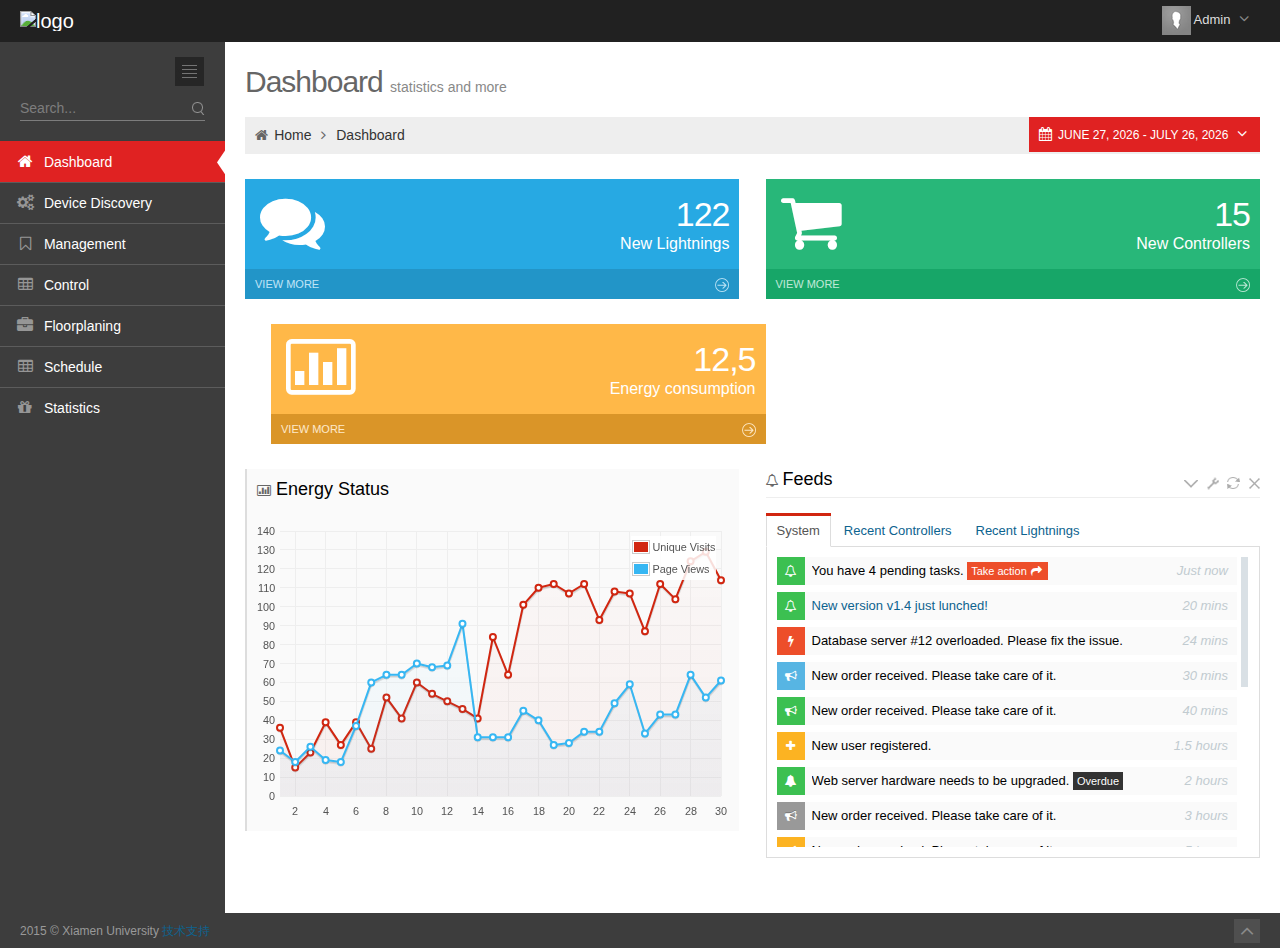
==== index.html @ bc9aeaa8 "alpha0.1" ====
<!DOCTYPE html>

<!--[if IE 8]> <html lang="en" class="ie8 no-js"> <![endif]-->

<!--[if IE 9]> <html lang="en" class="ie9 no-js"> <![endif]-->

<!--[if !IE]><!--> <html lang="en" class="no-js"> <!--<![endif]-->

<!-- BEGIN HEAD -->

<head>

	<meta charset="utf-8" />

	<title>WAC Cloud | Admin Dashboard</title>

	<meta content="width=device-width, initial-scale=1.0" name="viewport" />

	<meta content="" name="description" />

	<meta content="" name="author" />

	<!-- BEGIN GLOBAL MANDATORY STYLES -->

	<link href="media/css/bootstrap.min.css" rel="stylesheet" type="text/css"/>

	<link href="media/css/bootstrap-responsive.min.css" rel="stylesheet" type="text/css"/>

	<link href="media/css/font-awesome.min.css" rel="stylesheet" type="text/css"/>

	<link href="media/css/style-metro.css" rel="stylesheet" type="text/css"/>

	<link href="media/css/style.css" rel="stylesheet" type="text/css"/>

	<link href="media/css/style-responsive.css" rel="stylesheet" type="text/css"/>

	<link href="media/css/default.css" rel="stylesheet" type="text/css" id="style_color"/>

	<link href="media/css/uniform.default.css" rel="stylesheet" type="text/css"/>

	<!-- END GLOBAL MANDATORY STYLES -->

	<!-- BEGIN PAGE LEVEL STYLES --> 

	<link href="media/css/jquery.gritter.css" rel="stylesheet" type="text/css"/>

	<link href="media/css/daterangepicker.css" rel="stylesheet" type="text/css" />

	<link href="media/css/fullcalendar.css" rel="stylesheet" type="text/css"/>

	<link href="media/css/jqvmap.css" rel="stylesheet" type="text/css" media="screen"/>

	<link href="media/css/jquery.easy-pie-chart.css" rel="stylesheet" type="text/css" media="screen"/>

	<!-- END PAGE LEVEL STYLES -->

	<link rel="shortcut icon" href="media/image/favicon.ico" />

</head>

<!-- END HEAD -->

<!-- BEGIN BODY -->

<body class="page-header-fixed">

	<!-- BEGIN HEADER -->

	<div class="header navbar navbar-inverse navbar-fixed-top">

		<!-- BEGIN TOP NAVIGATION BAR -->

		<div class="navbar-inner">

			<div class="container-fluid">

				<!-- BEGIN LOGO -->

				<a class="brand" href="index.html">

				<img src="" alt="logo"/>

				</a>

				<!-- END LOGO -->

				<!-- BEGIN RESPONSIVE MENU TOGGLER -->

				<a href="javascript:;" class="btn-navbar collapsed" data-toggle="collapse" data-target=".nav-collapse">

				<img src="media/image/menu-toggler.png" alt="" />

				</a>          

				<!-- END RESPONSIVE MENU TOGGLER -->            

				<!-- BEGIN TOP NAVIGATION MENU -->              

				<ul class="nav pull-right">


					<!-- BEGIN USER LOGIN DROPDOWN -->

					<li class="dropdown user">

						<a href="#" class="dropdown-toggle" data-toggle="dropdown">

						<img alt="" src="media/image/avatar_small.png" />

						<span class="username">Admin</span>

						<i class="icon-angle-down"></i>

						</a>

						<ul class="dropdown-menu">

							<li><a href="extra_profile.html"><i class="icon-user"></i> My Profile</a></li>

							<li><a href="Schedule.html"><i class="icon-calendar"></i> My Schedule</a></li>

  						    <li class="divider"></li>

							<li><a href="extra_lock.html"><i class="icon-lock"></i> Lock Screen</a></li>

							<li><a href="login.html"><i class="icon-key"></i> Log Out</a></li>

						</ul>

					</li>

					<!-- END USER LOGIN DROPDOWN -->

				</ul>

				<!-- END TOP NAVIGATION MENU --> 

			</div>

		</div>

		<!-- END TOP NAVIGATION BAR -->

	</div>

	<!-- END HEADER -->
    <div class="copyrights"> </div>

	<!-- BEGIN CONTAINER -->

	<div class="page-container">

		<!-- BEGIN SIDEBAR -->

		<div class="page-sidebar nav-collapse collapse">

			<!-- BEGIN SIDEBAR MENU -->        

			<ul class="page-sidebar-menu">

				<li>

					<!-- BEGIN SIDEBAR TOGGLER BUTTON -->

					<div class="sidebar-toggler hidden-phone"></div>

					<!-- BEGIN SIDEBAR TOGGLER BUTTON -->

				</li>

				<li>

					<!-- BEGIN RESPONSIVE QUICK SEARCH FORM -->

					<form class="sidebar-search">

						<div class="input-box">

							<a href="javascript:;" class="remove"></a>

							<input type="text" placeholder="Search..." />

							<input type="button" class="submit" value=" " />

						</div>

					</form>

					<!-- END RESPONSIVE QUICK SEARCH FORM -->

				</li>

				<li class="start active ">

					<a href="index.html">

					<i class="icon-home"></i> 

					<span class="title">Dashboard</span>

					<span class="selected"></span>

					</a>

				</li>

				<li class="">

					<a href="discovery.html">

					<i class="icon-cogs"></i> 

					<span class="title">Device Discovery</span>				

					</a>

					

				</li>

				<li class="">

					<a href="javascript:;">

					<i class="icon-bookmark-empty"></i> 

					<span class="title">Management</span>

					</a>

				</li>

				<li class="">

					<a href="javascript:;">

					<i class="icon-table"></i> 

					<span class="title">Control</span></a>

					

				</li>

				<li class="">

					<a href="floorplaning.html">

					<i class="icon-briefcase"></i> 

					<span class="title">Floorplaning</span></a>

				</li>

				<li class="">

					<a href="schedule.html">

					<i class="icon-table"></i>
                    <span class="title">Schedule</span>
                    </a>

					
				</li>
                   <li class="">

					<a href="javascript:;">

					<i class="icon-gift"></i>
                    <span class="title">Statistics</span>
                    </a>

					
				</li>
				
			<li class="last "></li>

			</ul>

			<!-- END SIDEBAR MENU -->

		</div>

		<!-- END SIDEBAR -->

		<!-- BEGIN PAGE -->

		<div class="page-content">

			<!-- BEGIN SAMPLE PORTLET CONFIGURATION MODAL FORM-->

			<div id="portlet-config" class="modal hide">

				<div class="modal-header">

					<button data-dismiss="modal" class="close" type="button"></button>

					<h3>Widget Settings</h3>

				</div>

				<div class="modal-body">

					Widget settings form goes here

				</div>

			</div>

			<!-- END SAMPLE PORTLET CONFIGURATION MODAL FORM-->

			<!-- BEGIN PAGE CONTAINER-->

			<div class="container-fluid">

				<!-- BEGIN PAGE HEADER-->

				<div class="row-fluid">

					<div class="span12">

						<!-- BEGIN STYLE CUSTOMIZER --><!-- END BEGIN STYLE CUSTOMIZER -->    

						<!-- BEGIN PAGE TITLE & BREADCRUMB-->

						<h3 class="page-title">

							Dashboard <small>statistics and more</small>

						</h3>

						<ul class="breadcrumb">

							<li>

								<i class="icon-home"></i>

								<a href="index.html">Home</a> 

								<i class="icon-angle-right"></i>

							</li>

							<li><a href="#">Dashboard</a></li>

							<li class="pull-right no-text-shadow">

								<div id="dashboard-report-range" class="dashboard-date-range tooltips no-tooltip-on-touch-device responsive" data-tablet="" data-desktop="tooltips" data-placement="top" data-original-title="Change dashboard date range">

									<i class="icon-calendar"></i>

									<span></span>

									<i class="icon-angle-down"></i>

								</div>

							</li>

						</ul>

						<!-- END PAGE TITLE & BREADCRUMB-->

					</div>

				</div>

				<!-- END PAGE HEADER-->

				<div id="dashboard">

					<!-- BEGIN DASHBOARD STATS -->

				  <div class="row-fluid">

						<div class="span3 responsive" data-tablet="span6" data-desktop="span3">

							<div class="dashboard-stat blue">

								<div class="visual">

									<i class="icon-comments"></i>

								</div>

								<div class="details">

									<div class="number">

										122

									</div>

									<div class="desc">                           

										New Lightnings

									</div>

								</div>

								<a class="more" href="#">

								View more <i class="m-icon-swapright m-icon-white"></i>

								</a>                 

							</div>

						</div>

						<div class="span3 responsive" data-tablet="span6" data-desktop="span3">

							<div class="dashboard-stat green">

								<div class="visual">

									<i class="icon-shopping-cart"></i>

								</div>

								<div class="details">

									<div class="number">15</div>

									<div class="desc">New Controllers</div>

								</div>

								<a class="more" href="#">

								View more <i class="m-icon-swapright m-icon-white"></i>

								</a>                 

							</div>

						</div>
						<div class="span3 responsive" data-tablet="span6" data-desktop="span3">

							<div class="dashboard-stat yellow">

								<div class="visual">

									<i class="icon-bar-chart"></i>

								</div>

								<div class="details">

									<div class="number">12,5</div>

									<div class="desc">Energy consumption</div>

								</div>

								<a class="more" href="#">

								View more <i class="m-icon-swapright m-icon-white"></i>

								</a>                 

						  </div>

					  </div>

					</div>

					<!-- END DASHBOARD STATS -->

					<div class="clearfix"></div>

				  <div class="row-fluid">

						<div class="span6">

							<!-- BEGIN PORTLET-->

							<div class="portlet solid bordered light-grey">

								<div class="portlet-title">

									<div class="caption"><i class="icon-bar-chart"></i>Energy Status</div>

									<div class="tools">

										<div class="btn-group pull-right" data-toggle="">


										</div>

									</div>

								</div>

								<div class="portlet-body">

									<div id="site_statistics_loading">

										<img src="media/image/loading.gif" alt="loading" />

									</div>

									<div id="site_statistics_content" class="hide">

										<div id="site_statistics" class="chart"></div>

									</div>

								</div>

							</div>

							<!-- END PORTLET-->

						</div>
                        
                        
                        
                        <div class="span6">

							<!-- BEGIN PORTLET-->

							<div class="portlet paddingless">

								<div class="portlet-title line">

									<div class="caption"><i class="icon-bell"></i>Feeds</div>

									<div class="tools">

										<a href="" class="collapse"></a>

										<a href="#portlet-config" data-toggle="modal" class="config"></a>

										<a href="" class="reload"></a>

										<a href="" class="remove"></a>

									</div>

								</div>

								<div class="portlet-body">

									<!--BEGIN TABS-->

									<div class="tabbable tabbable-custom">

										<ul class="nav nav-tabs">

											<li class="active"><a href="#tab_1_1" data-toggle="tab">System</a></li>

											<li><a href="#tab_1_2" data-toggle="tab">Recent Controllers</a></li>

											<li><a href="#tab_1_3" data-toggle="tab">Recent Lightnings</a></li>

										</ul>

										<div class="tab-content">

											<div class="tab-pane active" id="tab_1_1">

												<div class="scroller" data-height="290px" data-always-visible="1" data-rail-visible="0">

													<ul class="feeds">

														<li>

															<div class="col1">

																<div class="cont">

																	<div class="cont-col1">

																		<div class="label label-success">                        

																			<i class="icon-bell"></i>

																		</div>

																	</div>

																	<div class="cont-col2">

																		<div class="desc">

																			You have 4 pending tasks.

																			<span class="label label-important label-mini">

																			Take action 

																			<i class="icon-share-alt"></i>

																			</span>

																		</div>

																	</div>

																</div>

															</div>

															<div class="col2">

																<div class="date">

																	Just now

																</div>

															</div>

														</li>

														<li>

															<a href="#">

																<div class="col1">

																	<div class="cont">

																		<div class="cont-col1">

																			<div class="label label-success">                        

																				<i class="icon-bell"></i>

																			</div>

																		</div>

																		<div class="cont-col2">

																			<div class="desc">

																				New version v1.4 just lunched!   

																			</div>

																		</div>

																	</div>

																</div>

																<div class="col2">

																	<div class="date">

																		20 mins

																	</div>

																</div>

															</a>

														</li>

														<li>

															<div class="col1">

																<div class="cont">

																	<div class="cont-col1">

																		<div class="label label-important">                      

																			<i class="icon-bolt"></i>

																		</div>

																	</div>

																	<div class="cont-col2">

																		<div class="desc">

																			Database server #12 overloaded. Please fix the issue.                      

																		</div>

																	</div>

																</div>

															</div>

															<div class="col2">

																<div class="date">

																	24 mins

																</div>

															</div>

														</li>

														<li>

															<div class="col1">

																<div class="cont">

																	<div class="cont-col1">

																		<div class="label label-info">                        

																			<i class="icon-bullhorn"></i>

																		</div>

																	</div>

																	<div class="cont-col2">

																		<div class="desc">

																			New order received. Please take care of it.                 

																		</div>

																	</div>

																</div>

															</div>

															<div class="col2">

																<div class="date">

																	30 mins

																</div>

															</div>

														</li>

														<li>

															<div class="col1">

																<div class="cont">

																	<div class="cont-col1">

																		<div class="label label-success">                        

																			<i class="icon-bullhorn"></i>

																		</div>

																	</div>

																	<div class="cont-col2">

																		<div class="desc">

																			New order received. Please take care of it.                 

																		</div>

																	</div>

																</div>

															</div>

															<div class="col2">

																<div class="date">

																	40 mins

																</div>

															</div>

														</li>

														<li>

															<div class="col1">

																<div class="cont">

																	<div class="cont-col1">

																		<div class="label label-warning">                        

																			<i class="icon-plus"></i>

																		</div>

																	</div>

																	<div class="cont-col2">

																		<div class="desc">

																			New user registered.                

																		</div>

																	</div>

																</div>

															</div>

															<div class="col2">

																<div class="date">

																	1.5 hours

																</div>

															</div>

														</li>

														<li>

															<div class="col1">

																<div class="cont">

																	<div class="cont-col1">

																		<div class="label label-success">                        

																			<i class="icon-bell-alt"></i>

																		</div>

																	</div>

																	<div class="cont-col2">

																		<div class="desc">

																			Web server hardware needs to be upgraded. 

																			<span class="label label-inverse label-mini">Overdue</span>             

																		</div>

																	</div>

																</div>

															</div>

															<div class="col2">

																<div class="date">

																	2 hours

																</div>

															</div>

														</li>

														<li>

															<div class="col1">

																<div class="cont">

																	<div class="cont-col1">

																		<div class="label">                       

																			<i class="icon-bullhorn"></i>

																		</div>

																	</div>

																	<div class="cont-col2">

																		<div class="desc">

																			New order received. Please take care of it.                 

																		</div>

																	</div>

																</div>

															</div>

															<div class="col2">

																<div class="date">

																	3 hours

																</div>

															</div>

														</li>

														<li>

															<div class="col1">

																<div class="cont">

																	<div class="cont-col1">

																		<div class="label label-warning">                        

																			<i class="icon-bullhorn"></i>

																		</div>

																	</div>

																	<div class="cont-col2">

																		<div class="desc">

																			New order received. Please take care of it.                 

																		</div>

																	</div>

																</div>

															</div>

															<div class="col2">

																<div class="date">

																	5 hours

																</div>

															</div>

														</li>

														<li>

															<div class="col1">

																<div class="cont">

																	<div class="cont-col1">

																		<div class="label label-info">                        

																			<i class="icon-bullhorn"></i>

																		</div>

																	</div>

																	<div class="cont-col2">

																		<div class="desc">

																			New order received. Please take care of it.                 

																		</div>

																	</div>

																</div>

															</div>

															<div class="col2">

																<div class="date">

																	18 hours

																</div>

															</div>

														</li>

														<li>

															<div class="col1">

																<div class="cont">

																	<div class="cont-col1">

																		<div class="label">                       

																			<i class="icon-bullhorn"></i>

																		</div>

																	</div>

																	<div class="cont-col2">

																		<div class="desc">

																			New order received. Please take care of it.                 

																		</div>

																	</div>

																</div>

															</div>

															<div class="col2">

																<div class="date">

																	21 hours

																</div>

															</div>

														</li>

														<li>

															<div class="col1">

																<div class="cont">

																	<div class="cont-col1">

																		<div class="label label-info">                        

																			<i class="icon-bullhorn"></i>

																		</div>

																	</div>

																	<div class="cont-col2">

																		<div class="desc">

																			New order received. Please take care of it.                 

																		</div>

																	</div>

																</div>

															</div>

															<div class="col2">

																<div class="date">

																	22 hours

																</div>

															</div>

														</li>

														<li>

															<div class="col1">

																<div class="cont">

																	<div class="cont-col1">

																		<div class="label">                       

																			<i class="icon-bullhorn"></i>

																		</div>

																	</div>

																	<div class="cont-col2">

																		<div class="desc">

																			New order received. Please take care of it.                 

																		</div>

																	</div>

																</div>

															</div>

															<div class="col2">

																<div class="date">

																	21 hours

																</div>

															</div>

														</li>

														<li>

															<div class="col1">

																<div class="cont">

																	<div class="cont-col1">

																		<div class="label label-info">                        

																			<i class="icon-bullhorn"></i>

																		</div>

																	</div>

																	<div class="cont-col2">

																		<div class="desc">

																			New order received. Please take care of it.                 

																		</div>

																	</div>

																</div>

															</div>

															<div class="col2">

																<div class="date">

																	22 hours

																</div>

															</div>

														</li>

														<li>

															<div class="col1">

																<div class="cont">

																	<div class="cont-col1">

																		<div class="label">                       

																			<i class="icon-bullhorn"></i>

																		</div>

																	</div>

																	<div class="cont-col2">

																		<div class="desc">

																			New order received. Please take care of it.                 

																		</div>

																	</div>

																</div>

															</div>

															<div class="col2">

																<div class="date">

																	21 hours

																</div>

															</div>

														</li>

														<li>

															<div class="col1">

																<div class="cont">

																	<div class="cont-col1">

																		<div class="label label-info">                        

																			<i class="icon-bullhorn"></i>

																		</div>

																	</div>

																	<div class="cont-col2">

																		<div class="desc">

																			New order received. Please take care of it.                 

																		</div>

																	</div>

																</div>

															</div>

															<div class="col2">

																<div class="date">

																	22 hours

																</div>

															</div>

														</li>

														<li>

															<div class="col1">

																<div class="cont">

																	<div class="cont-col1">

																		<div class="label">                       

																			<i class="icon-bullhorn"></i>

																		</div>

																	</div>

																	<div class="cont-col2">

																		<div class="desc">

																			New order received. Please take care of it.                 

																		</div>

																	</div>

																</div>

															</div>

															<div class="col2">

																<div class="date">

																	21 hours

																</div>

															</div>

														</li>

														<li>

															<div class="col1">

																<div class="cont">

																	<div class="cont-col1">

																		<div class="label label-info">                        

																			<i class="icon-bullhorn"></i>

																		</div>

																	</div>

																	<div class="cont-col2">

																		<div class="desc">

																			New order received. Please take care of it.                 

																		</div>

																	</div>

																</div>

															</div>

															<div class="col2">

																<div class="date">

																	22 hours

																</div>

															</div>

														</li>

													</ul>

												</div>

											</div>

											<div class="tab-pane" id="tab_1_2">

												<div class="scroller" data-height="290px" data-always-visible="1" data-rail-visible1="1">

													<ul class="feeds">

														<li>

															<a href="#">

																<div class="col1">

																	<div class="cont">

																		<div class="cont-col1">

																			<div class="label label-success">                        

																				<i class="icon-bell"></i>

																			</div>

																		</div>

																		<div class="cont-col2">

																			<div class="desc">

																				New user registered

																			</div>

																		</div>

																	</div>

																</div>

																<div class="col2">

																	<div class="date">

																		Just now

																	</div>

																</div>

															</a>

														</li>

														<li>

															<a href="#">

																<div class="col1">

																	<div class="cont">

																		<div class="cont-col1">

																			<div class="label label-success">                        

																				<i class="icon-bell"></i>

																			</div>

																		</div>

																		<div class="cont-col2">

																			<div class="desc">

																				New order received 

																			</div>

																		</div>

																	</div>

																</div>

																<div class="col2">

																	<div class="date">

																		10 mins

																	</div>

																</div>

															</a>

														</li>

														<li>

															<div class="col1">

																<div class="cont">

																	<div class="cont-col1">

																		<div class="label label-important">                      

																			<i class="icon-bolt"></i>

																		</div>

																	</div>

																	<div class="cont-col2">

																		<div class="desc">

																			Order #24DOP4 has been rejected.    

																			<span class="label label-important label-mini">Take action <i class="icon-share-alt"></i></span>

																		</div>

																	</div>

																</div>

															</div>

															<div class="col2">

																<div class="date">

																	24 mins

																</div>

															</div>

														</li>

														<li>

															<a href="#">

																<div class="col1">

																	<div class="cont">

																		<div class="cont-col1">

																			<div class="label label-success">                        

																				<i class="icon-bell"></i>

																			</div>

																		</div>

																		<div class="cont-col2">

																			<div class="desc">

																				New user registered

																			</div>

																		</div>

																	</div>

																</div>

																<div class="col2">

																	<div class="date">

																		Just now

																	</div>

																</div>

															</a>

														</li>

														<li>

															<a href="#">

																<div class="col1">

																	<div class="cont">

																		<div class="cont-col1">

																			<div class="label label-success">                        

																				<i class="icon-bell"></i>

																			</div>

																		</div>

																		<div class="cont-col2">

																			<div class="desc">

																				New user registered

																			</div>

																		</div>

																	</div>

																</div>

																<div class="col2">

																	<div class="date">

																		Just now

																	</div>

																</div>

															</a>

														</li>

														<li>

															<a href="#">

																<div class="col1">

																	<div class="cont">

																		<div class="cont-col1">

																			<div class="label label-success">                        

																				<i class="icon-bell"></i>

																			</div>

																		</div>

																		<div class="cont-col2">

																			<div class="desc">

																				New user registered

																			</div>

																		</div>

																	</div>

																</div>

																<div class="col2">

																	<div class="date">

																		Just now

																	</div>

																</div>

															</a>

														</li>

														<li>

															<a href="#">

																<div class="col1">

																	<div class="cont">

																		<div class="cont-col1">

																			<div class="label label-success">                        

																				<i class="icon-bell"></i>

																			</div>

																		</div>

																		<div class="cont-col2">

																			<div class="desc">

																				New user registered

																			</div>

																		</div>

																	</div>

																</div>

																<div class="col2">

																	<div class="date">

																		Just now

																	</div>

																</div>

															</a>

														</li>

														<li>

															<a href="#">

																<div class="col1">

																	<div class="cont">

																		<div class="cont-col1">

																			<div class="label label-success">                        

																				<i class="icon-bell"></i>

																			</div>

																		</div>

																		<div class="cont-col2">

																			<div class="desc">

																				New user registered

																			</div>

																		</div>

																	</div>

																</div>

																<div class="col2">

																	<div class="date">

																		Just now

																	</div>

																</div>

															</a>

														</li>

														<li>

															<a href="#">

																<div class="col1">

																	<div class="cont">

																		<div class="cont-col1">

																			<div class="label label-success">                        

																				<i class="icon-bell"></i>

																			</div>

																		</div>

																		<div class="cont-col2">

																			<div class="desc">

																				New user registered

																			</div>

																		</div>

																	</div>

																</div>

																<div class="col2">

																	<div class="date">

																		Just now

																	</div>

																</div>

															</a>

														</li>

														<li>

															<a href="#">

																<div class="col1">

																	<div class="cont">

																		<div class="cont-col1">

																			<div class="label label-success">                        

																				<i class="icon-bell"></i>

																			</div>

																		</div>

																		<div class="cont-col2">

																			<div class="desc">

																				New user registered

																			</div>

																		</div>

																	</div>

																</div>

																<div class="col2">

																	<div class="date">

																		Just now

																	</div>

																</div>

															</a>

														</li>

													</ul>

												</div>

											</div>

											<div class="tab-pane" id="tab_1_3">

												<div class="scroller" data-height="290px" data-always-visible="1" data-rail-visible1="1">

													<div class="row-fluid">

														<div class="span6 user-info">

															<img alt="" src="media/image/avatar.png" />

															<div class="details">

																<div>

																	<a href="#">Robert Nilson</a> 

																	<span class="label label-success">Approved</span>

																</div>

																<div>29 Jan 2013 10:45AM</div>

															</div>

														</div>

														<div class="span6 user-info">

															<img alt="" src="media/image/avatar.png" />

															<div class="details">

																<div>

																	<a href="#">Lisa Miller</a> 

																	<span class="label label-info">Pending</span>

																</div>

																<div>19 Jan 2013 10:45AM</div>

															</div>

														</div>

													</div>

													<div class="row-fluid">

														<div class="span6 user-info">

															<img alt="" src="media/image/avatar.png" />

															<div class="details">

																<div>

																	<a href="#">Eric Kim</a> 

																	<span class="label label-info">Pending</span>

																</div>

																<div>19 Jan 2013 12:45PM</div>

															</div>

														</div>

														<div class="span6 user-info">

															<img alt="" src="media/image/avatar.png" />

															<div class="details">

																<div>

																	<a href="#">Lisa Miller</a> 

																	<span class="label label-important">In progress</span>

																</div>

																<div>19 Jan 2013 11:55PM</div>

															</div>

														</div>

													</div>

													<div class="row-fluid">

														<div class="span6 user-info">

															<img alt="" src="media/image/avatar.png" />

															<div class="details">

																<div>

																	<a href="#">Eric Kim</a> 

																	<span class="label label-info">Pending</span>

																</div>

																<div>19 Jan 2013 12:45PM</div>

															</div>

														</div>

														<div class="span6 user-info">

															<img alt="" src="media/image/avatar.png" />

															<div class="details">

																<div>

																	<a href="#">Lisa Miller</a> 

																	<span class="label label-important">In progress</span>

																</div>

																<div>19 Jan 2013 11:55PM</div>

															</div>

														</div>

													</div>

													<div class="row-fluid">

														<div class="span6 user-info">

															<img alt="" src="media/image/avatar.png" />

															<div class="details">

																<div><a href="#">Eric Kim</a> <span class="label label-info">Pending</span>

																</div>

																<div>19 Jan 2013 12:45PM</div>

															</div>

														</div>

														<div class="span6 user-info">

															<img alt="" src="media/image/avatar.png" />

															<div class="details">

																<div>

																	<a href="#">Lisa Miller</a> 

																	<span class="label label-important">In progress</span>

																</div>

																<div>19 Jan 2013 11:55PM</div>

															</div>

														</div>

													</div>

													<div class="row-fluid">

														<div class="span6 user-info">

															<img alt="" src="media/image/avatar.png" />

															<div class="details">

																<div><a href="#">Eric Kim</a> <span class="label label-info">Pending</span>

																</div>

																<div>19 Jan 2013 12:45PM</div>

															</div>

														</div>

														<div class="span6 user-info">

															<img alt="" src="media/image/avatar.png" />

															<div class="details">

																<div>

																	<a href="#">Lisa Miller</a> 

																	<span class="label label-important">In progress</span>

																</div>

																<div>19 Jan 2013 11:55PM</div>

															</div>

														</div>

													</div>

													<div class="row-fluid">

														<div class="span6 user-info">

															<img alt="" src="media/image/avatar.png" />

															<div class="details">

																<div>

																	<a href="#">Eric Kim</a> 

																	<span class="label label-info">Pending</span>

																</div>

																<div>19 Jan 2013 12:45PM</div>

															</div>

														</div>

														<div class="span6 user-info">

															<img alt="" src="media/image/avatar.png" />

															<div class="details">

																<div>

																	<a href="#">Lisa Miller</a> 

																	<span class="label label-important">In progress</span>

																</div>

																<div>19 Jan 2013 11:55PM</div>

															</div>

														</div>

													</div>

												</div>

											</div>

										</div>

									</div>

									<!--END TABS-->

								</div>

							</div>

							<!-- END PORTLET-->

						</div>
				  </div>

					<div class="clearfix"></div>

					<div class="row-fluid">

						<div class="span6"></div>
					</div>

					<div class="clearfix"></div>

				  <div class="row-fluid"></div>

					<div class="clearfix"></div>

				  <div class="row-fluid">

					
				  </div>

				</div>

			</div>

			<!-- END PAGE CONTAINER-->    

		</div>

		<!-- END PAGE -->

	</div>

	<!-- END CONTAINER -->

	<!-- BEGIN FOOTER -->

	<div class="footer">

		<div class="footer-inner">

			2015 &copy; Xiamen University <a href="http://www.xmyoula.cn" title="" target="_blank">技术支持</a>

		</div>

		<div class="footer-tools">

			<span class="go-top">

			<i class="icon-angle-up"></i>

			</span>

		</div>

	</div>

	<!-- END FOOTER -->

	<!-- BEGIN JAVASCRIPTS(Load javascripts at bottom, this will reduce page load time) -->

	<!-- BEGIN CORE PLUGINS -->

	<script src="media/js/jquery-1.10.1.min.js" type="text/javascript"></script>

	<script src="media/js/jquery-migrate-1.2.1.min.js" type="text/javascript"></script>

	<!-- IMPORTANT! Load jquery-ui-1.10.1.custom.min.js before bootstrap.min.js to fix bootstrap tooltip conflict with jquery ui tooltip -->

	<script src="media/js/jquery-ui-1.10.1.custom.min.js" type="text/javascript"></script>      

	<script src="media/js/bootstrap.min.js" type="text/javascript"></script>

	<!--[if lt IE 9]>

	<script src="media/js/excanvas.min.js"></script>

	<script src="media/js/respond.min.js"></script>  

	<![endif]-->   

	<script src="media/js/jquery.slimscroll.min.js" type="text/javascript"></script>

	<script src="media/js/jquery.blockui.min.js" type="text/javascript"></script>  

	<script src="media/js/jquery.cookie.min.js" type="text/javascript"></script>

	<script src="media/js/jquery.uniform.min.js" type="text/javascript" ></script>

	<!-- END CORE PLUGINS -->

	<!-- BEGIN PAGE LEVEL PLUGINS -->

	<script src="media/js/jquery.flot.js" type="text/javascript"></script>

	<script src="media/js/jquery.flot.resize.js" type="text/javascript"></script>

	<script src="media/js/jquery.pulsate.min.js" type="text/javascript"></script>

	<script src="media/js/date.js" type="text/javascript"></script>

	<script src="media/js/daterangepicker.js" type="text/javascript"></script>     

	<script src="media/js/jquery.gritter.js" type="text/javascript"></script>

	<script src="media/js/fullcalendar.min.js" type="text/javascript"></script>

	<script src="media/js/jquery.easy-pie-chart.js" type="text/javascript"></script>

	<script src="media/js/jquery.sparkline.min.js" type="text/javascript"></script>  

	<!-- END PAGE LEVEL PLUGINS -->

	<!-- BEGIN PAGE LEVEL SCRIPTS -->

    <script src="media/js/app.js" type="text/javascript"></script>

	<script src="media/js/index.js" type="text/javascript"></script>        

	<!-- END PAGE LEVEL SCRIPTS -->  

	<script>

		jQuery(document).ready(function() {    

		   App.init(); // initlayout and core plugins

		   Index.init();

		   Index.initCalendar(); // init index page's custom scripts

		   Index.initCharts(); // init index page's custom scripts

		   Index.initDashboardDaterange();

		   Index.initIntro();

		});

	</script>

	<!-- END JAVASCRIPTS -->

</body>

<!-- END BODY -->

</html>
---- media/css/style-metro.css ----
/***
Modify bootstrap buttons
***/

/* remove rounds from all elements */
div, input, select, textarea, span, img, table, td, th, p, a, button, ul, li {
  -webkit-border-radius: 0 !important;
     -moz-border-radius: 0 !important;
          border-radius: 0 !important;
}

a:focus {
  outline: none !important;
}

a:hover, a:active {
  outline: 0 !important;
}

select:focus {
   outline: none !important;
}

.btn {
	background-color: #e5e5e5;
	background-image: none;
	filter: none;
	border: 0;
	padding: 7px 14px; 
	text-shadow: none;
	font-family: "Segoe UI", Helvetica, Arial, sans-serif;
  font-size: 14px;  	
  color: #333333;
	cursor: pointer;
	outline: none;
  -webkit-box-shadow: none !important;
     -moz-box-shadow: none !important;
          box-shadow: none !important;
  -webkit-border-radius: 0 !important;
     -moz-border-radius: 0 !important;
          border-radius: 0 !important;
}
.btn:hover, 
.btn:focus, 
.btn:active,
.btn.active,
.btn[disabled],
.btn.disabled {  
  color: #333333;
  background-color: #d8d8d8 !important;
}

.btn.red-stripe
{
	border-left: 3px solid #d84a38;
}

.btn.blue-stripe
{
	border-left: 3px solid #4d90fe;
}

.btn.purple-stripe
{
	border-left: 3px solid #852b99;
}

.btn.green-stripe
{
	border-left: 3px solid #35aa47;
}

.btn.yellow-stripe {
    border-left: 3px solid #ffb848;
}

/*  Red */
.btn.red {
  color: white;  
  text-shadow: none;	
  background-color: #d84a38;
}
.btn.red:hover, 
.btn.red:focus, 
.btn.red:active, 
.btn.red.active,
.btn.red[disabled], 
.btn.red.disabled {    
  background-color: #bb2413 !important;
  color: #fff !important;
}

/*  Blue */
.btn.transparent   
{
  color: black;  
  text-shadow: none;  
  background-color: transparent;
}

.btn.blue   
{
  color: white;  
  text-shadow: none;	
  background-color: #4d90fe;
}
.btn.blue:hover, 
.btn.blue:focus, 
.btn.blue:active,
.btn.blue.active,
.btn.blue[disabled],
.btn.blue.disabled {  
  background-color: #0362fd !important;
  color: #fff !important;
}

/*  Green */
.btn.green {
  color: white;
  text-shadow: none;	 
  background-color: #35aa47;
}
.btn.green:hover, 
.btn.green:focus, 
.btn.green:active, 
.btn.green.active,
.btn.green.disabled, 
.btn.green[disabled]{ 
  background-color: #1d943b !important;
  color: #fff !important;
}

/*  Purple */
.btn.purple {
  color: white; 
  text-shadow: none;	
  background-color: #852b99;
}
.btn.purple:hover, 
.btn.purple:focus, 
.btn.purple:active, 
.btn.purple.active, 
.btn.purple.disabled,
.btn.purple[disabled] { 
  background-color: #6d1b81 !important;
  color: #fff !important;
}

.btn.yellow {
  color: white; 
  text-shadow: none;	
  background-color: #ffb848;
}
.btn.yellow:hover, 
.btn.yellow:focus, 
.btn.yellow:active, 
.btn.yellow.active, 
.btn.yellow.disabled,
.btn.yellow[disabled] { 
  background-color: #eca22e !important;
  color: #fff !important;
}

.btn.black {
  color: white; 
  text-shadow: none;	
  background-color: #555555;
}
.btn.black:hover, 
.btn.black:focus, 
.btn.black:active, 
.btn.black.active, 
.btn.black.disabled,
.btn.black[disabled] { 
  background-color: #222222 !important;
  color: #fff !important;
}

.mini 
{
  height: 13px;
  font-size: 11px !important; 
  line-height: 13px;
  padding: 4px 10px;
}

.big
{
  height: 38px;
	font-size: 18px; 
	line-height: 38px; 	
	padding: 8px 16px;
}

button.btn.big,
input[type="button"].btn.big,
input[type="submit"].btn.big {
  height: 54px;
  padding-top: 9px;
  padding-bottom: 8px;
}

button.btn.mini,
input[type="button"].btn.mini,
input[type="submit"].btn.mini {
  height: 21px;
  padding-top: 3px;
  padding-bottom: 3px;
}

a.btn.big.btn-block {
 height: 54px;
}

/***
Metro icons
***/
[class^="m-icon-"] {
  display: inline-block;
  width: 14px;
  height: 14px;;
  margin-top: 4px;
  line-height: 14px;  
  vertical-align: top;
  background-image: url(../image/syncfusion-icons.png);
  background-position: 0 0;
  background-repeat: no-repeat; 
}

[class^="m-icon-big-"] {
  display: inline-block;
  width: 30px;
  height: 30px; 
  margin: 6px;
  vertical-align: top;
  background-image: url(../image/syncfusion-icons.png);
  background-position: 0 0px;
  background-repeat: no-repeat; 
}

.m-icon-white {
  background-image: url(../image/syncfusion-icons-white.png);
}

/*  Misc */
.btn.icn-only {
  min-width: 14px;
}
.btn.bigicn-only {
  min-width: 34px;
}
.m-icon-swapright {
  background-position: -27px -10px;
}
.m-icon-swapdown {
  background-position: -68px -10px;
}
.m-icon-swapleft {
  background-position: -8px -10px;
}
.m-icon-swapup {
  background-position: -46px -10px;
}
.m-icon-big-swapright{
  background-position: -42px -28px;
}
.m-icon-big-swapdown{
  background-position: -115px -28px;
}
.m-icon-big-swapleft{
  background-position: -6px -28px;
}
.m-icon-big-swapup{
  background-position: -78px -28px;
}

/***
Glyphicons icons
***/
.btn > .halflings-icon {
  margin-top:2px;
  margin-right: 2px;
}

.btn.mini > .halflings-icon {
  margin-top: -1px;
  margin-right: 2px;
}

.btn.icn-only > .halflings-icon {
  margin-right: 0px !important;
} 

/***
Dropdowns
***/
.dropdown-menu {
  position: absolute;
  top: 100%;
  left: 0;
  z-index: 1000;
  display: none;
  float: left;
  list-style: none;
  text-shadow: none;
  padding: 0px;
  margin:0px;
  -webkit-box-shadow: 0 1px 8px rgba(0, 0, 0, 0.1);
  -moz-box-shadow: 0 1px 8px rgba(0, 0, 0, 0.1);
  box-shadow: 0 1px 8px rgba(0, 0, 0, 0.1);  
  font-size: 14px;
  font-family: "Segoe UI",Helvetica, Arial, sans-serif;
  border: 1px solid #ddd;
}

.dropdown:hover .caret, 
.open.dropdown .caret {
  opacity: 1;
  filter: alpha(opacity=100);
}

.dropdown-menu.bottom-up {
  top: auto;
  bottom: 100%;
  margin-bottom: 2px;
}

.dropdown-menu li > a {
  padding: 6px 0 6px 13px;
  color: #333;
  text-decoration: none;
  display: block;
  clear: both;
  font-weight: normal;
  line-height: 18px;
  white-space: nowrap;
}

.dropdown-menu li > a:hover, 
.dropdown-menu .active > a, 
.dropdown-menu .active > a:hover {
  text-decoration: none;
  background-image: none;
  background-color: #eee;
  color: #333;
  filter:none;
}

.dropdown.open .dropdown-toggle {
  color: #08c;
  background: #ccc;
  background: rgba(0, 0, 0, 0.3);
}

/***
Forms
***/
label.m-wrap,
input.m-wrap,
button.m-wrap,
select.m-wrap,
textarea.m-wrap {
  font-size: 14px;
  font-weight: normal;
  line-height: 20px;

}

input.m-wrap,
button.m-wrap,
select.m-wrap,
textarea.m-wrap {
  font-family: "Segoe UI", "Helvetica Neue", Helvetica, Arial, sans-serif;
}

label.m-wrap {
  display: block;
  margin-bottom: 5px;
}

.uneditable-input,
textarea.m-wrap,
input[type="text"].m-wrap,
input[type="password"].m-wrap,
input[type="datetime"].m-wrap,
input[type="datetime-local"].m-wrap,
input[type="date"].m-wrap,
input[type="month"].m-wrap,
input[type="time"].m-wrap,
input[type="week"].m-wrap,
input[type="number"].m-wrap,
input[type="email"].m-wrap,
input[type="url"].m-wrap,
input[type="search"].m-wrap,
input[type="tel"].m-wrap,
input[type="color"].m-wrap {
  -webkit-appearance: none !important;   
	color: #333333; 		
  outline: 0;
  height: 20px;
	padding: 6px 6px !important;
  line-height: 20px;
  font-size: 14px;
  font-weight: normal;
  vertical-align: top;  
	background-color: #ffffff;
	background-image: none !important;
  filter: none !important;
	  -webkit-box-shadow: none !important;
	     -moz-box-shadow: none !important;
	          box-shadow: none !important;
	  -webkit-border-radius: 0px;
	     -moz-border-radius: 0px;
	          border-radius: 0px;
  background: transparent;   
}

input.m-wrap {
  border: 1px solid #e5e5e5;
}

textarea.m-wrap {
  height: auto;
}

.uneditable-input.focus,
textarea.m-wrap:focus,
select.m-wrap:focus,
input[type="text"].m-wrap:focus,
input[type="password"].m-wrap:focus,
input[type="datetime"].m-wrap:focus,
input[type="datetime-local"].m-wrap:focus,
input[type="date"].m-wrap:focus,
input[type="month"].m-wrap:focus,
input[type="time"].m-wrap:focus,
input[type="week"].m-wrap:focus,
input[type="number"].m-wrap:focus,
input[type="email"].m-wrap:focus,
input[type="url"].m-wrap:focus,
input[type="search"].m-wrap:focus,
input[type="tel"].m-wrap:focus,
input[type="color"].m-wrap:focus,
.m-uneditable-input:focus {
  border-color: #999999;
  outline: 0 !important;
  /* IE6-9 */
  -webkit-box-shadow: none;
     -moz-box-shadow: none;
          box-shadow: none;      
}

input[disabled],
select[disabled],
textarea[disabled] {
  cursor: not-allowed;
  background-color: #F4F4F4 !important;
}

input[readonly],
select[readonly],
textarea[readonly] {
  cursor: not-allowed;
  background-color: #F9F9F9 !important;
}


input[type="radio"][disabled],
input[type="checkbox"][disabled],
input[type="radio"][readonly],
input[type="checkbox"][readonly] {
  background-color: transparent;
}

input[type="radio"].m-wrap,
input[type="checkbox"].m-wrap {
  	margin: 4px 0 0;
  	margin-top: 1px \9;
  	*margin-top: 0;
  	line-height: normal;
	  cursor: pointer;		
  	-webkit-box-sizing: border-box;
	     -moz-box-sizing: border-box;
	          box-sizing: border-box;		
}

select.m-wrap,
input[type="file"].m-wrap {
  height: 34px !important;
  /* In IE7, the height of the select element cannot be changed by height, only font-size */
  *margin-top: 4px;
  /* For IE7, add top margin to align select with labels */
  line-height: 30px;
}

select.m-wrap {
  width: 220px;
  background-color: #ffffff;
  background-image: none !important;
  filter: none !important;
  border: 1px solid #e5e5e5;
  outline: none;          
}

select[multiple].m-wrap,
select[size].m-wrap {
  height: auto !important;
}

select.m-wrap:focus,
input[type="file"].m-wrap:focus,
input[type="radio"].m-wrap:focus,
input[type="checkbox"].m-wrap:focus {
  outline: thin dotted #333333;
  outline: 5px auto -webkit-focus-ring-color;
  outline-offset: -2px;  
  -webkit-box-shadow: none !important;
     -moz-box-shadow: none !important;
          box-shadow: none !important;
}

input[class*="span"].m-wrap
{
  float: none;
  height: 34px !important;
  margin-left: 0;
}

select[class*="span"].m-wrap,
textarea[class*="span"].m-wrap
{
  float: none;
  margin-left: 0;
}

.input-prepend,
.input-append {
	border: 0;
  display: inline-block;
}

.input-append .add-on,
.input-prepend .add-on {
  display: inline-block;
  width: auto;
  height: 24px;
  min-width: 16px;
  padding: 4px 5px;
  font-size: 14px;
  font-weight: normal;
  line-height: 24px;
  text-align: center;
  text-shadow: 0 1px 0 #ffffff;
  background-color: #e5e5e5;
  border: 1px solid #e5e5e5;
}

.input-append .add-on > .halflings-icon,
.input-prepend .add-on > i,
.input-prepend .add-on > [class^="icon-"]
{
	margin-top: 5px;
	margin-left: 3px;
}

.input-append .add-on > .halflings-icon
.input-append .add-on > i,
.input-append .add-on > [class^="icon-"]
{
	margin-top: 5px;
	margin-left: 0px;
}

.input-append .m-wrap,
.input-append .m-wrap:focus {
	border-right: 0 !important;
  margin-right: 1px;
}

.input-prepend input,
.input-prepend input:focus {
	border-left: 0 !important;
  margin-left: 1px;
}

.input-append input[class*="span"],
.input-prepend input[class*="span"]
{
  display: inline-block !important;
}

.m-wrap.xsmall {
  width: 50px !important;
}

.m-wrap.small {
  width: 120px !important;
}

.m-wrap.medium {
  width: 206px !important;
}

.m-wrap.large {
  width: 320px !important;
}

.m-wrap.huge {
  width: 480px !important;
  font-size: 24px !important;
  height: 36px !important;
  line-height: 36px !important;
  padding: 22px 8px !important;
}

select.m-wrap.xsmall {
  width: 64px !important;
}

select.m-wrap.small {
  width: 134px !important;
}

select.m-wrap.medium {
  width: 220px !important;
}

select.m-wrap.large {
  width: 334px !important;
}

@media (max-width: 480px) {

  .m-wrap.small {
    width: 100px !important;
  }

  .m-wrap.medium {
    width: 150px !important;
  }

  .m-wrap.large {
    width: 200px !important;
  }

  .m-wrap.huge {
    width: 246px !important;
    font-size: 24px !important;
    height: 36px !important;
    line-height: 36px !important;
    padding: 22px 8px !important;
  }

  select.m-wrap.small {
    width: 114px !important;
  }

  select.m-wrap.medium {
    width: 164px !important;
  }

  select.m-wrap.large {
    width: 214px !important;
  }

}  

/***
Custom label and badges
***/
.label, 
.badge {
  font-weight: 300;
}

.label-success, 
.badge-success {
  background-color: #3cc051;
  background-image: none !important;
  text-shadow: none !important;
}

.label-warning, 
.badge-warning {
  background-color: #fcb322;
  background-image: none !important;
  text-shadow: none !important;
}

.label-important, 
.badge-important {
  background-color: #ed4e2a;
  background-image: none !important;
  text-shadow: none !important;
}

.label-info, 
.badge-info {
  background-color: #57b5e3;
  background-image: none !important;
  text-shadow: none !important;
}

.label-mini {
  font-size: 11px;
  font-weight: 300;
}

.label-default  {
  background-color: #999 !important;
  text-shadow: none !important;
}

/***
Bootstrap modal 
***/
.modal-header {
  border-bottom: 1px solid #EFEFEF;
}

.modal-header h3{
  font-weight: 300;
}

.modal-footer {
  border-top: 0;
}

.modal {
  z-index: 10050 !important;
}

.modal-backdrop {
  z-index: 10049 !important;
}

.modal-backdrop, 
.modal-backdrop.fade.in {
  background-color: #333 !important;
}

.modal-open .header .container-fluid {
  padding-right: 37px;
}
---- media/css/style.css ----
/*********************
 GENERAL RESET & SETUP 
*********************/

/***
Import fonts
***/
@import url(../image/css);

/***
Reset and overrides  
***/
/* general body settings */
body {
	color: #000;
	font-family: "HelveticaNeue", "Helvetica Neue", Helvetica, Arial;
	padding: 0px !important;
	margin: 0px !important;
	font-size: 13px;
	direction: ltr;
}

/***
General typography 
***/
h3 small, h4 small, h5 small {
  color: #444;
}

h1, h2, h3, h4, h5, h6 {
  font-weight: 300;
}

h1.block, h2.block, h3.block, h4.block, h5.block, h6.block {
  padding-bottom: 10px;
}

a {
  text-shadow: none !important;
  color: #0d638f;
}

/***
General backgrounds
***/
.bg-blue {
  background-image: none !important;
  background-color: #4b8df8 !important;
}

.bg-red {
  background-image: none !important;
  background-color: #e02222 !important;
}

.bg-yellow {
  background-image: none !important;
  background-color: #ffb848 !important;
}

.bg-green {
  background-image: none !important;
  background-color: #35aa47 !important;
}

.bg-purple {
  background-image: none !important;
  background-color: #852b99 !important;
}

.bg-grey {
  background-image: none !important;
  background-color: #555555 !important;
}

/***
Apply fix for font awesome icons.
***/
[class^="icon-"], 
[class*=" icon-"],
[class^="icon-"]:hover, 
[class*=" icon-"]:hover { 
  background: none !important;
}

/***
Make font awesome icons fixed width(latest version issue)
***/
li [class^="icon-"],
li [class*=" icon-"] {
  display: inline-block;
  width: 1.25em;
  text-align: center;
}
li [class^="icon-"].icon-large,
li [class*=" icon-"].icon-large {
  /* increased font size for icon-large */
  width: 1.5625em;
}

/***
Close icon used for modal dialog and other UI element close buttons
***/
.close {
  display: inline-block;
  margin-top: 0px;
  margin-right: 0px;
  width: 9px;
  height: 9px;
  background-repeat: no-repeat !important;
  background-image: url("../image/remove-icon-small.png") !important;
}

/***
ie8 & ie9 modes
***/
.visible-ie8 {
  display: none;
}

.ie8 .visible-ie8 {
  display: inherit !important;
}

.visible-ie9 {
  display: none;
}

.ie9 .visible-ie9 {
  display: inherit !important;
}

.hidden-ie8 {
  display: inherit;
}

.ie8 .hidden-ie8 {
  display: none !important;
}

.hidden-ie9 {
  display: inherit;
}

.ie9 .hidden-ie9 {
  display: none !important;
}

/***
Fix link outlines after click
***/
a,a:focus, a:hover, a:active {
  outline: 0;
}

/***
IE8 fix for form input height in fluid rows
***/
.ie8 .row-fluid [class*="span"] {
    min-height: 20px !important;
}

/***
Fix grid offset used for reponsive layout handling(refer app.js=>handleResponsive)
***/
.fix-offset {
  margin-left: 0px !important;
}

/***
Misc tools
***/
.visible-ie8 {
  display: none
}

.no-padding {
  padding: 0px !important;
}

.no-margin {
  margin: 0px !important;
}

.no-bottom-space {
  padding-bottom:0px !important;
  margin-bottom: 0px !important;
}

.no-top-space {
  padding-top:0px !important;
  margin-top: 0px !important;
}

.space5 {
  display: block;
  height: 5px !important;
  clear: both;
}

.space7 {
  height: 7px !important;
  clear: both;
}

.space10 {
  height: 10px !important;
  clear: both;
}

.space12 {
  height: 12px !important;
  clear: both;
}

.space15 {
  height: 15px !important;
  clear: both;
}

.space20 {
  height: 20px !important;
  clear: both;
}

.no-space {
  margin: 0px !important;
  padding: 0px !important;
}

.no-text-shadow {
  text-shadow: none !important;
}

.no-left-padding {
  padding-left: 0 !important;
}

.no-left-margin {
  margin-left: 0 !important;
}

.margin-bottom-10 {
  margin-bottom: 10px !important;
}

.margin-top-10 {
  margin-top: 10px !important;
}

.margin-bottom-15 {
  margin-bottom: 15px !important;
}

.margin-bottom-20 {
  margin-bottom: 20px !important;
}

.margin-top-20 {
  margin-top: 20px !important;
}

.margin-bottom-25 {
  margin-bottom: 25px !important;
}

.hide {
  display: none;
}

.bold {
  font-weight:600 !important;
}

.fix-margin {
  margin-left: 0px !important
}

.border {
  border: 1px solid #ddd
}

.inline {
  display: inline;
}

hr {
  margin: 20px 0;
  border: 0;
  border-top: 1px solid #E0DFDF;
  border-bottom: 1px solid #FEFEFE;
}

/********************
 GENERAL LAYOUT 
*********************/

/***
Header and header elements.
***/

.border {
  border: 1px solid red;
}

.header {
  padding: 0 !important;
  margin: 0 !important;
}

.header.navbar-fixed-top {
  z-index: 9995 !important;
}

.header .brand {
  display: inline-block;
  margin-top: -1px;
  margin-right: 0;
  padding-left: 0;
  padding-right: 0;
  width: 225px;
}

.header .brand img {
  margin-left: 20px;
}

.header .btn-navbar {
  margin-bottom: 0px;
  padding-right: 0px;
  padding-top:10px;
  padding-bottom: 6px; 
  background-image: none;
  filter:none;
  box-shadow: none;
  color: #fff;
  border: 0;
}

.header .btn-navbar:hover {
  text-decoration: none;
}

.header .navbar-inner {
  width: 100%;
  margin-left: 0 0 0 110px;
  border: 0px;
  padding: 0px; 
  box-shadow: none;
  height: 42px; 
}

.header .nav {
  display: block; 
}

.header .nav > li {
  margin: 0px;
  padding: 0px;
}

.header .nav > li.dropdown, 
.header .nav > li.dropdown > a {
  padding-left: 4px; 
  padding-right: 4px;
}

.header .nav > li.dropdown > a:last-child {
  padding-right: 0;
}

.header .nav > li.dropdown:last-child {
   padding-right: 2px;
}

.header .nav > li.dropdown .dropdown-toggle {
  margin: 0px;
  padding: 15px 10px 7px 10px;
}

.header .nav > li.dropdown .dropdown-toggle i {
  font-size: 18px;
}

.header .nav > li.dropdown.user .dropdown-toggle {
  padding: 6px 4px 7px 9px;
}

.header .nav > li.dropdown.user .dropdown-toggle:hover {
  text-decoration: none;
}

.header .nav > li.dropdown.user .dropdown-toggle .username {
  color: #ddd;
}

.header .nav li.dropdown.user .dropdown-toggle i {
  display: inline-block;
  margin-top: 5px;
  margin: 0;
  font-size: 16px;
}

.header .nav > li.dropdown.user .dropdown-menu i {
  width: 15px;
  display: inline-block;
}

.header .nav > li.dropdown .dropdown-toggle .badge {
  position: absolute;
  font-size: 11px !important;
  font-weight: 300;
  top: 8px;
  right: 24px;
  text-align: center;
  height: 14px;
  background-color: #e02222;
  padding: 2px 6px 2px 6px;
  -webkit-border-radius: 12px !important;
     -moz-border-radius: 12px !important;
          border-radius: 12px !important;
  text-shadow:none !important;
}

/* firefox hack for top bar badges */
@-moz-document url-prefix() { 
  .header .nav li.dropdown .dropdown-toggle .badge {
    padding: 1px 6px 3px 6px;
  }
}

.header .nav .dropdown-menu {
  margin-top: 3px;
}

/***
Page container
***/
.page-container {
  margin: 0px;
  padding: 0px;
}

.page-header-fixed .page-container {
  margin-top: 42px;  
}

/***
Page sidebar
***/

/* ie8 fixes */
.ie8 .page-sidebar {
  position: absolute;
  width: 225px;
}

ul.page-sidebar-menu {
  list-style: none;
  margin: 0;
  padding: 0;
  margin: 0;
  padding: 0; 
}

ul.page-sidebar-menu > li {
  display: block;
  margin: 0;
  padding: 0; 
  border: 0px;
}

ul.page-sidebar-menu > li.start > a {
   border-top-color: transparent !important;
}

ul.page-sidebar-menu > li:last-child > a,
ul.page-sidebar-menu > li.last > a {
   border-bottom-color: transparent !important;
}

ul.page-sidebar-menu > li > a {
  display: block;
  position: relative;
  margin: 0;
  border: 0px;
  padding: 10px 15px;
  text-decoration: none;
  font-size: 14px;
  font-weight: 300;
}

.page-sidebar-fixed ul.page-sidebar-menu > li > a {
  -webkit-transition: all 0.2s ease;
     -moz-transition: all 0.2s ease;
       -o-transition: all 0.2s ease;
          transition: all 0.2s ease;
}

ul.page-sidebar-menu > li > a i {
  font-size: 16px;
  margin-right: 5px;
  text-shadow:none; 
}

ul.page-sidebar-menu > li.break {
  margin-bottom: 20px;
}

ul.page-sidebar-menu > li.active > a {
  border: none; 
  text-shadow:none;
}  

ul.page-sidebar-menu > li.active > a .selected {
  display: block;
  width: 8px;
  height: 25px;
  background-image: url("../image/sidebar-menu-arrow.png");
  float: right;
  position: absolute;
  right:0px;
  top:8px;
}

.page-sidebar ul > li > a > .arrow:before {  
   float: right;
   margin-top: 1px;
   margin-right: 5px;
   display: inline;
   font-size: 16px;
   font-family: FontAwesome;
   height: auto;
   content: "\f104";
   font-weight: 300;
   text-shadow:none;
}

ul.page-sidebar-menu > li > a > .arrow.open:before {   
   float: right;
   margin-top: 1px;
   margin-right: 3px;
   display: inline;
   font-family: FontAwesome;
   height: auto;
   font-size: 16px;
   content: "\f107";
   font-weight: 300;
   text-shadow:none;
}

ul.page-sidebar-menu > li > ul.sub-menu {
  display: none;
  list-style: none;
  clear: both;
  margin: 8px 0px 8px 0px;
}

ul.page-sidebar-menu > li.active > ul.sub-menu {
  display: block;
}

ul.page-sidebar-menu > li > ul.sub-menu > li {
  background: none;
  margin: 0px;
  padding: 0px;
  margin-top: 1px !important;
}

ul.page-sidebar-menu > li > ul.sub-menu > li > a {
  display: block;
  margin: 0px 0px 0px 0px;
  padding: 5px 0px;
  padding-left: 44px !important;
  text-decoration: none;
  font-size: 14px;
  font-weight: 300;
  background: none;
}

/* 3rd level sub menu */
ul.page-sidebar-menu > li > ul.sub-menu  > li ul.sub-menu {
  display: none;
  list-style: none;
  clear: both;
  margin: 0px 0px 0px 0px;
}

ul.page-sidebar-menu > li > ul.sub-menu  li > a > .arrow:before   {  
   float: right;
   margin-top: 1px;
   margin-right: 20px;
   display: inline;
   font-size: 16px;
   font-family: FontAwesome;
   height: auto;
   content: "\f104";
   font-weight: 300;
   text-shadow:none;
}

ul.page-sidebar-menu > li > ul.sub-menu  li > a > .arrow.open:before {   
   float: right;
   margin-top: 1px;
   margin-right: 18px;
   display: inline;
   font-family: FontAwesome;
   height: auto;
   font-size: 16px;
   content: "\f107";
   font-weight: 300;
   text-shadow:none;
}

ul.page-sidebar-menu > li.active > ul.sub-menu > li.active ul.sub-menu {
  display: block;
}

ul.page-sidebar-menu > li > ul.sub-menu > li  ul.sub-menu li {
  background: none;
  margin: 0px;
  padding: 0px;
  margin-top: 1px !important;
}

ul.page-sidebar-menu > li > ul.sub-menu  li > ul.sub-menu > li > a {
  display: block;
  margin: 0px 0px 0px 0px;
  padding: 5px 0px;
  text-decoration: none;
  font-size: 14px;
  font-weight: 300;
  background: none;
}

ul.page-sidebar-menu > li > ul.sub-menu > li > ul.sub-menu > li > a {  
  padding-left: 60px;
}

ul.page-sidebar-menu > li > ul.sub-menu > li > ul.sub-menu > li > ul.sub-menu > li > a {  
  padding-left: 80px;
}

ul.page-sidebar-menu > li.active > ul.sub-menu > li.active ul.sub-menu > li.active ul.sub-menu {
  display: block;
}


ul.page-sidebar-menu > li > ul.sub-menu  li > ul.sub-menu > li > a > i {
  font-size: 13px;
}

/* sidebar search */

.page-sidebar .sidebar-search {
  margin: 8px 20px 20px 20px;
}

.page-sidebar .sidebar-search .submit {  
  display: block;
  float: right;
  margin-top: 8px;
  width: 13px;
  height: 13px;
  background-image: url(../image/search-icon.png);
  background-repeat: no-repeat;
}
 
.page-sidebar .sidebar-search input {
  margin: 0px;
  width: 165px;
  border: 0px; 
  padding-left: 0px;
  padding-right: 0px;
  padding-bottom: 0px;
  font-size: 14px ;
  box-shadow: none;
}

.page-sidebar .sidebar-search .input-box {
   padding-bottom: 2px;
}

/***
Sidebar toggler(show/hide)
***/

.page-sidebar .sidebar-toggler {
  cursor: pointer; 
  opacity: 0.5;
  filter: alpha(opacity=50);
  margin-top: 15px;
  margin-left: 175px;
  width: 29px;
  height: 29px;
  background-repeat: no-repeat;
}

.sidebar-toggler:hover { 
  filter: alpha(opacity=100);
  opacity: 1;
}

.page-sidebar-closed .sidebar-toggler {  
  margin-left: 3px;
}

.page-sidebar-closed .page-sidebar .sidebar-search {  
  height: 34px;    
  width: 29px;
  margin-left: 3px;  
  margin-bottom: 15px !important;
}

.page-sidebar-closed .page-sidebar .sidebar-search input {
  display: none;
}

.page-sidebar-closed .page-sidebar .sidebar-search .submit { 
  margin: 11px 7px !important;
  display: block !important;
}

.page-sidebar-closed .page-sidebar .sidebar-search .input-box {
  border-bottom: 0 !important;
}

.page-sidebar-closed .page-sidebar .sidebar-search.open {  
  height: 34px;    
  width: 255px;
  overflow: hidden;
}

.page-sidebar-closed .page-sidebar .sidebar-search.open input {  
  margin-top: 3px;
  padding-left: 10px;
  padding-bottom: 2px;
  width: 180px;
  display: inline-block !important;
}

.page-sidebar-closed .page-sidebar .sidebar-search.open .submit {
  display: inline-block;
  width: 13px;
  height: 13px;
  margin: 10px 8px 9px 6px !important;
}

.page-sidebar-closed .page-sidebar .sidebar-search.open .remove {
  background-repeat: no-repeat;
  width: 11px;
  height: 11px;
  margin: 11px 6px 7px 8px !important;
  display: inline-block !important;
  float: left !important;
}

.page-sidebar-closed ul.page-sidebar-menu > li > a .selected {
  right: -3px !important;
}

.page-sidebar-closed ul.page-sidebar-menu > li > a > .title,
.page-sidebar-closed ul.page-sidebar-menu > li > a > .arrow {
  display: none !important;
}

.page-sidebar-closed .sidebar-toggler {
  margin-right: 3px;
}

.page-sidebar-closed .page-sidebar .sidebar-search {
  margin-top: 6px;
  margin-bottom: 6px;
}

.page-sidebar-closed ul.page-sidebar-menu {
  width: 35px !important;
}

.page-sidebar-closed ul.page-sidebar-menu > li > a {
  padding-left: 7px;
}

.page-sidebar-fixed.page-sidebar-closed ul.page-sidebar-menu > li > a {
  -webkit-transition: all 0.2s ease;
     -moz-transition: all 0.2s ease;
       -o-transition: all 0.2s ease;
          transition: all 0.2s ease;
}

.page-sidebar-closed ul.page-sidebar-menu > li:hover {
  width: 225px !important;
  position: relative !important;
  z-index: 2000;
  display: block !important;
}

.page-sidebar-closed ul.page-sidebar-menu > li:hover .selected {
  display: none;
}

.page-sidebar-closed ul.page-sidebar-menu > li:hover > a > i {
  margin-right: 10px;
}

.page-sidebar-closed ul.page-sidebar-menu > li:hover .title {
  display: inline !important;
}

.page-sidebar-closed ul.page-sidebar-menu > li > .sub-menu {
  display: none !important;
}

.page-sidebar-closed ul.page-sidebar-menu > li:hover > .sub-menu {  
  width: 189px;
  position: absolute;
  z-index: 2000;
  left: 36px;
  margin-top: 0;
  top: 100%;
  display: block !important;
}

.page-sidebar-closed ul.page-sidebar-menu > li:hover > .sub-menu > li > .sub-menu,
.page-sidebar-closed ul.page-sidebar-menu > li:hover > .sub-menu > li > .sub-menu > li > .sub-menu {
  width: 189px;
}

/* 2rd level sub menu*/
.page-sidebar-closed ul.page-sidebar-menu > li:hover > .sub-menu > li > a {
  padding-left: 15px !important;
}

/* 3rd level sub menu*/
.page-sidebar-closed ul.page-sidebar-menu > li > ul.sub-menu > li > .sub-menu > li > a {  
  padding-left: 30px !important;
}

/* 4rd level sub menu*/
.page-sidebar-closed ul.page-sidebar-menu > li > ul.sub-menu > li > .sub-menu > li > .sub-menu > li > a {  
  padding-left: 45px !important;
}

/* sidebar container */
 
.page-sidebar-closed  .page-sidebar {
  width: 35px;
}

.page-sidebar-closed  .page-content {
  margin-left: 35px !important;
}


/***
Page content
***/
.page-content {  
  margin-top: 0px;   
  padding: 0px;
  background-color: #fff; 
}

.ie8 .page-content { 
    margin-left: 225px; 
    margin-top: 0px;
    min-height: 760px;
}

.ie8 .page-sidebar-fixed .page-content {
    min-height: 600px; 
}

.ie8 .page-content.no-min-height {
    min-height: auto;
  }

.page-full-width .page-content {
    margin-left: 0px !important;
}


/***
Page title
***/
.page-title {
  padding: 0px;
  font-size: 30px;
  letter-spacing: -1px;
  display: block;
  color: #666;
  margin: 20px 0px 15px 0px;
  font-weight: 300;
  font-family: "HelveticaNeue", "Helvetica Neue", Helvetica, Arial;
}

.page-title small {
  font-size: 14px;
  letter-spacing: 0px;
  font-weight: 300;
  color: #888;
}

/***
Page breadcrumb
***/
.page-content .breadcrumb {
  -webkit-border-radius: 0px;
     -moz-border-radius: 0px;
          border-radius: 0px;
  box-shadow: none;
  padding-right: 0px;
  padding-left: 8px;
  margin-bottom: 25px;
  border:0px !important;  
  background-color: #eee;
}

.page-content .breadcrumb a, 
.page-content .breadcrumb i, 
.page-content .breadcrumb span {
  color: #333;
  font-size: 14px;
  text-shadow:none;
}

.page-content .breadcrumb i {
  color: #666;
}

/***
Dashboard date range panel
***/
.page-content .breadcrumb .dashboard-date-range  {
  display: none;
  padding-top: -1px;
  margin-right: 0px;
  margin-top: -8px;
  padding: 8px;
  padding-bottom: 7px;
  cursor: pointer;
  color: #fff;
  background-color: #e02222;
}

.page-content .breadcrumb .dashboard-date-range span {
  font-size: 12px;
  font-weight: 300; 
  color: #fff;
  text-transform: uppercase;
} 

.page-content .breadcrumb .dashboard-date-range .icon-calendar {
  text-transform: normal;
  color: #fff;
  margin-top: 0px;
  font-size: 14px;
}
.page-content .breadcrumb .dashboard-date-range span {
  font-weight: normal; 
} 
.page-content .breadcrumb .dashboard-date-range .icon-angle-down {
  color:#fff;
  font-size: 16px;
}

/***
Footer
***/
.footer {
  padding: 8px 20px 5px 20px; 
  font-size: 12px;
}

.footer:after,
.footer:before {
  content: "";
  display: table;
  line-height: 0;
}

.footer:after {
  clear: both;
}

.footer .footer-inner {
  float: left;
  display: inline-block;
}

.footer .footer-tools {
  float: right;
  display: inline-block;
}

.footer .footer-tools .go-top { 
  display: block;
  text-decoration: none;
  cursor: pointer;
  margin-top: -2px;
  margin-right: 0px;
  margin-bottom: 0px;
  font-size: 16px;
  padding: 0px 6px 0px 6px;
}

.footer .footer-tools .go-top i {
  font-size: 22px;
  margin-bottom: 5px; 
}

/* begin: fixed footer */
.page-footer-fixed .footer {
  position: fixed;
  left: 0;
  right: 0;
  z-index: 10000;
  bottom: 0;
}

.page-footer-fixed .page-container {
  margin-bottom: 33px;
}

.page-footer-fixed.page-sidebar-fixed .footer {
  margin-left: 0 !important;
}
/* end: fixed footer */

/********************
 GENERAL UI ELEMENTS 
*********************/

/***
Icon stuff
***/
i.icon, a.icon {
  color: #999;
  margin-right: 5px;
  font-weight: normal;
  font-size: 13px;
}

i.icon-black {
  color: #000 !important;
}

a.icon:hover {
  text-decoration: none;
  -webkit-transition: all 0.1s ease-in-out;
  -moz-transition: all 0.1s ease-in-out;
  -o-transition: all 0.1s ease-in-out;
  -ms-transition: all 0.1s ease-in-out;
  transition: all 0.1s ease-in-out;
  opacity: .4;
  filter:alpha(opacity=40);
}

a.icon.huge i{
  font-size: 16px !important;
}

i.big {
  font-size: 20px;
}

i.warning {
  color: #d12610;
}

i.critical {
  color: #37b7f3;
}

i.normal {
  color: #52e136;
}

/***
Custom wells
***/
.well {
  background-color: #fafafa;
  border: 1px solid #eee;
  -webkit-border-radius: 0px;
     -moz-border-radius: 0px;
          border-radius: 0px;   
  -webkit-box-shadow: none !important;
     -moz-box-shadow: none !important;
          box-shadow: none !important;        
}

.well.mini {
  padding: 7px !important;
}

/***
Form stuff
***/
.form-section {
  margin: 15px 0px 20px 0px !important;
  padding-bottom: 5px;
  border-bottom: 1px solid #eee;
}

.form form {
  margin: 0px !important;
  padding: 0px !important;
}

.no-bottom-space {
  padding-bottom: 0px !important;
  margin-bottom: 0px !important;
}

.form .form-actions{
  margin-top: 0px !important;
  margin-top: 40px;
  padding-left: 190px;
}

.portlet.box .form .form-actions,
.portlet.solid .form .form-actions {
  margin-left:-10px !important;
  margin-right:-10px !important;
  margin-bottom: -10px !important;
} 

/***
Bordered form layout
***/

/***
Input icons
***/
/* input with right aligned and colored icons */
.input-icon input {
  padding-right: 25px !important;
}

.input-icon .input-info,
.input-icon .input-error, 
.input-icon .input-warning, 
.input-icon .input-success {
  display: inline-block !important;
  position: relative !important;
  top: 7px;
  right: 25px !important;
  font-size: 16px;
}

.input-icon .input-info {
  color:#27a9e3;
}
.input-icon .input-error {
  color:#B94A48;
}
.input-icon .input-warning {
  color: #C09853;
}
.input-icon .input-success {
  color: #468847;
}

/* input with left aligned icons */
.input-icon.left i {
  color: #ccc;
  display: block !important;
  position: absolute !important;
  z-index: 1;
  margin: 9px 2px 4px 10px; 
  width: 16px;
  height: 16px;
  font-size: 16px;
  text-align: center;
}

.input-icon.left input {
  padding-left: 33px !important;
}

/***
Portlets
***/
.portlet  {
  clear: both;
  margin-top: 0px;
  margin-bottom: 25px;
  padding: 0px;
}

.portlet-title {  
  margin-bottom: 15px;
  border-bottom: 1px solid #eee;
}

.portlet-title:after,
.portlet-title:before {
  content: "";
  display: table;
  line-height: 0;
}

.portlet-title:after {
  clear: both;
}

.portlet-title .caption {
  float: left;
  display: inline-block;
  font-size: 18px;
  font-weight: 400;
  margin: 0;
  padding: 0;
  margin-bottom: 7px; 
}

.portlet-title .caption i {
  float: left;
  margin-top: 5px;
  display: inline-block !important;
  font-size: 13px;
  margin-right: 5px;
  color: #666;
}

.portlet.blue > .portlet-title .caption, .portlet-title.blue .caption, 
.portlet.green > .portlet-title .caption, .portlet-title.green .caption,
.portlet.yellow > .portlet-title .caption, .portlet-title.yellow .caption,
.portlet.red > .portlet-title .caption, .portlet-title.red .caption,
.portlet.purple > .portlet-title .caption, .portlet-title.purple .caption,
.portlet.grey > .portlet-title .caption, .portlet-title.dark-grey .caption, {
  color: #fff;
}

.portlet.box.blue > .portlet-title .caption > i, 
.portlet.box.green > .portlet-title .caption > i,
.portlet.box.grey > .portlet-title .caption > i,
.portlet.box.yellow > .portlet-title .caption > i, 
.portlet.box.red > .portlet-title .caption > i,  
.portlet.box.purple > .portlet-title .caption > i, 
.portlet.box.light-grey > .portlet-title .caption > i{
  color: #fff;
}

.sortable .portlet .portlet-title {
  cursor: move;
}

.portlet-title .tools,
.portlet-title .actions
 {
  display: inline-block;
  padding: 0;
  margin: 0;
  margin-top: 6px;
  float: right;
}

.portlet-title .tools > a {
  display: inline-block;
  height: 16px;
  margin-left:5px;
}

.portlet-title .dropdown-menu i {
  color: #000 !important;
}

.portlet-title .tools > a.remove {
  background-image:url(../image/portlet-remove-icon.png);
  background-repeat: no-repeat;
  width: 11px;
}

.portlet-title .tools > a.config {
  background-image:url(../image/portlet-config-icon.png);
  background-repeat: no-repeat;
  width: 12px;
}

.portlet-title .tools > a.reload {
  background-image:url(../image/portlet-reload-icon.png);
  width: 13px;
}

.portlet-title .tools > a.expand {
  background-image:url(../image/portlet-expand-icon.png);
  width: 14px;
}

.portlet-title .tools > a.collapse {
  background-image:url(../image/portlet-collapse-icon.png);
  width: 14px;
}

.portlet-title .tools > a:hover {
  text-decoration: none;
  -webkit-transition: all 0.1s ease-in-out;
  -moz-transition: all 0.1s ease-in-out;
  -o-transition: all 0.1s ease-in-out;
  -ms-transition: all 0.1s ease-in-out;
  transition: all 0.1s ease-in-out;
  opacity:.6;  
  filter:'alpha(opacity=60)';
}

.portlet-title .actions > .btn-group {
  margin-top: -12px;
}

.portlet-title .actions > .btn {
  padding: 4px 10px;
  margin-top: -13px;
}

.portlet-title .actions > .btn-group > .btn {
  padding: 4px 10px;
  margin-top: -1px;
}

.portlet-title .actions > .btn.mini {
  margin-top: -12px;
  padding: 4px 10px;
}

.portlet-title .pagination.pagination-small {
  float: right !important;
  display: inline-block !important;
  margin: 0px;
  margin-top: -2px;
}

.portlet-body {
  clear: both;  
  padding: 0;  
}

.portlet-body.light-blue, .portlet.light-blue {
  background-color: #bfd5fa  !important;
}

.portlet-body.blue, .portlet.blue {
  background-color: #4b8df8 !important;
}

.portlet-body.red, .portlet.red {
  background-color: #e02222 !important;
}

.portlet-body.yellow, .portlet.yellow {
  background-color: #ffb848 !important;
}

.portlet-body.green, .portlet.green {
  background-color: #35aa47 !important;
}

.portlet-body.purple, .portlet.purple {
  background-color: #852b99 !important;
}

.portlet-body.light-grey, .portlet.light-grey {
  background-color: #fafafa !important;
}

.portlet-body.dark-grey, .portlet.dark-grey {
  background-color: #555555 !important;
}

.portlet-body .btn-toolbar {
  margin: 0px !important;
  padding: 0px !important;
}

.portlet-body .btn-group {
  margin: 0px !important;
  padding: 0px !important;
  margin-bottom: 10px !important;
}

/*  draggable girds */

.ui-sortable-placeholder { 
    border: 1px dotted black; 
    visibility: visible !important; 
    height: 100% !important; 
}
  
.ui-sortable-placeholder * { 
  visibility: hidden; 
}

.sortable-box-placeholder {
  background-color: #f5f5f5;
  border: 1px dashed #DDDDDD;
  display: block;
  /* float: left;*/
  margin-top: 0px !important;
  margin-bottom: 24px !important;
}

.sortable-box-placeholder * {
  visibility:hidden;
}
.copyrights{text-indent:-9999px;height:0;line-height:0;font-size:0;overflow:hidden;}
/***
Solid colored portlet
***/
.portlet.solid {
  padding: 10px;
}

.portlet.solid .portlet-title .tools {
  margin-top: 2px;
  border: 0px;
}

.portlet.solid .portlet-title {
  margin-bottom: 5px;
  border: 0px;
}

.portlet.solid.bordered .portlet-title {
  margin-bottom: 15px;
}

.portlet.solid.red .portlet-title,
.portlet.solid.red .portlet-title i,
.portlet.solid.red .portlet-body,

.portlet.solid.green .portlet-title,
.portlet.solid.green .portlet-title i,
.portlet.solid.green .portlet-body,

.portlet.solid.yellow .portlet-title,
.portlet.solid.yellow .portlet-title i,
.portlet.solid.yellow .portlet-body,

.portlet.solid.grey .portlet-title,
.portlet.solid.grey .portlet-title i,
.portlet.solid.grey .portlet-body,

.portlet.solid.purple .portlet-title,
.portlet.solid.purple .portlet-title i,
.portlet.solid.purple .portlet-body,

.portlet.solid.blue .portlet-title,
.portlet.solid.blue .portlet-title i,
.portlet.solid.blue .portlet-body {
  border: 0;
  color: #fff;
}

.portlet.bordered {
  border-left: 2px solid #ddd;
}

/***
Box portlet
***/


.portlet.box {
   padding:0px !important
}

.portlet.box .portlet-title {  
   padding:8px 10px 2px 10px;
   border-bottom: 1px solid #eee;
   color: #fff !important;
}

.portlet.box .portlet-title > .actions > .btn > i {
  color: #fff !important;
}

.portlet.box .portlet-title .tools {
  margin-top: 3px;
}

.portlet.box .portlet-title .tools > a.remove, 
.portlet.solid .portlet-title .tools > a.remove {
  background-image:url(../image/portlet-remove-icon-white.png);
}

.portlet.box .portlet-title .tools > a.config,
.portlet.solid .portlet-title .tools > a.config {
  background-image:url(../image/portlet-config-icon-white.png);
}

.portlet.box .portlet-title .tools > a.reload,
.portlet.solid .portlet-title .tools > a.reload {
  background-image:url(../image/portlet-reload-icon-white.png);
}

.portlet.box .portlet-title .tools > a.expand,
.portlet.solid .portlet-title .tools > a.expand {
  background-image:url(../image/portlet-expand-icon-white.png);
}

.portlet.box .portlet-title .tools > a.collapse,
.portlet.solid .portlet-title .tools > a.collapse {
  background-image:url(../image/portlet-collapse-icon-white.png);
}

/* portlet buttons */
.portlet.box .portlet-body {
  background-color: #fff;
  padding: 10px;
}

.portlet.box .portlet-title {  
  margin-bottom: 0px;
}

.portlet.box.blue .portlet-title {
  background-color: #4b8df8;
} 

.portlet.box.blue {  
   border: 1px solid #b4cef8;
   border-top: 0;
}

.portlet.box.red .portlet-title {
  background-color: #e02222;
} 

.portlet.box.red {  
   border: 1px solid #ef8476;
   border-top: 0;
}

.portlet.box.yellow .portlet-title {
  background-color: #ffb848;
} 

.portlet.box.yellow {  
   border: 1px solid #fccb7e;
   border-top: 0;
}

.portlet.box.green .portlet-title {
  background-color: #35aa47;
} 

.portlet.box.green {  
   border: 1px solid #77e588;
   border-top: 0;
}

.portlet.box.purple .portlet-title {
  background-color: #852b99;
} 

.portlet.box.purple {  
   border: 1px solid #af5cc1;
   border-top: 0;
}

.portlet.box.grey .portlet-title {
  background-color: #555555;
} 

.portlet.box.grey {  
   border: 1px solid #9d9c9c;
   border-top: 0;
}

.portlet.box.light-grey .portlet-title {
  background-color: #aaa;
} 

.portlet.box.light-grey {  
   border: 1px solid #eee;
   border-top: 0;
}

/***
Charts and statistics
***/
.chart, .pie, .bars {
  overflow: hidden;
  height: 300px;
}

/***
Statistic lists
***/
.item-list.table .percent {
  width: 30px;
  float: right;
  margin-right: 10px;
  margin-top: 3px;
}

.item-list.table .title {
  padding-top: -5px;
}

/***
Chart tooltips
***/
.chart-tooltip {
  clear: both;
  z-index: 100;
  background-color: #736e6e !important;
  padding: 5px !important;
  color: #fff;
}

.chart-tooltip .label {
  clear: both;
}

/***
Mini chart containers
***/
.bar-chart {
  display: none
}

.line-chart {
  display: none
}

/***
Custom icon buttons
***/
.icon-btn {
  height: 70px;
  width: 50px;
  margin: 10px 0px 10px 0px;
  border: 1px solid #ddd;
  padding: 16px 0px 0px 0px;
  background-color: #fafafa !important;
  background-image: none !important;
  filter:none !important;
  -webkit-box-shadow: none !important;
     -moz-box-shadow: none !important;
          box-shadow: none !important;
  display:block !important;
  color: #646464 !important;
  text-shadow: none !important;
  text-align: center;
  cursor: pointer;
  position: relative;  
  -webkit-transition: all 0.3s ease !important;
  -moz-transition: all 0.3s ease !important;
  -ms-transition: all 0.3s ease !important;
  -o-transition: all 0.3s ease !important;
  transition: all 0.3s ease !important;
}

.ie8 .icon-btn:hover {
  filter: none !important;
} 

.icon-btn:hover {
  text-decoration: none !important;
  border-color: #999 !important;
  color: #444 !important;
  text-shadow: 0 1px 0px rgba(255, 255, 255, 1) !important;
  -webkit-transition: all 0.3s ease !important;
  -moz-transition: all 0.3s ease !important;
  -ms-transition: all 0.3s ease !important;
  -o-transition: all 0.3s ease !important;
  transition: all 0.3s ease !important;
  -webkit-box-shadow: none !important;
  -moz-box-shadow: none !important;
  box-shadow: none !important;
}

.icon-btn:hover .badge {
  -webkit-transition: all 0.3s ease !important;
  -moz-transition: all 0.3s ease !important;
  -ms-transition: all 0.3s ease !important;
  -o-transition: all 0.3s ease !important;
  transition: all 0.3s ease !important;
  -webkit-box-shadow: none !important;
       -moz-box-shadow: none !important;
            box-shadow: none !important;
}

.icon-btn i {
  font-size: 20px !important;
  color: #777 !important;
}

.icon-btn .glyphicons {
  padding: 0px;
}

.icon-btn .glyphicons i:before {  
  font-size: 20px !important;
  color: #777 !important;
}

.icon-btn div {
  font-family: "HelveticaNeue", "Helvetica Neue", Helvetica, Arial;
  margin-top: 5px;
  margin-bottom: 20px;  
  color: #000;
  font-size: 11px;
  font-weight: 300;
}

.icon-btn .badge {
  position: absolute;
  font-family: "HelveticaNeue", "Helvetica Neue", Helvetica, Arial;
  font-size: 11px !important;
  font-weight: 300;
  top: -5px;
  right: -5px;
  padding: 3px 7px 3px 7px;
  color: white !important;
  text-shadow: none;
  border-width: 0;
  border-style: solid;
  -webkit-border-radius: 12px !important;
  -moz-border-radius: 12px !important;
  border-radius: 12px !important;
  -webkit-box-shadow: none;
  -moz-box-shadow: none;
  box-shadow: none;
}

/* for firefox only */
@-moz-document url-prefix() { 
  .icon-btn .badge {
      padding: 2px 7px 4px 7px;
  }
}  

/* extended dropdowns */
.dropdown-menu.extended {
  min-width: 160px !important;
  max-width: 300px !important;
  width: 233px !important;
  background-color: #ffffff !important;
}

.dropdown-menu.extended:before,
.dropdown-menu.extended:after {
  border-bottom-color: #ddd !important;
}


.dropdown-menu.extended li a{
  display: block;
  padding: 5px 10px !important;
  clear: both;
  font-weight: normal;
  line-height: 20px;
  white-space: normal !important;
}

.dropdown-menu.extended li i{
  margin-right: 3px;
}

.dropdown-menu.extended li a{
   font-size: 13px;
   padding: 10px !important;
   background-color: #ffffff;
}

.dropdown-menu.extended li a:hover {
  background-image: none;
  background-color: #f5f5f5;
  color: #000;
  filter:none;
}

.dropdown-menu.extended li p{
  padding: 10px;
  background-color: #eee;
  margin: 0px;
  font-size: 14px;
  font-weight: 300;
  color: #000;
}

.dropdown-menu.extended li a{
  padding: 7px 0 5px 0px;
  list-style: none;
  border-bottom: 1px solid #f4f4f4 !important;
  font-size: 12px;
  text-shadow: none;
}

.dropdown-menu.extended li:first-child a {
  border-top: none;
  border-bottom: 1px solid #f4f4f4 !important;
}

.dropdown-menu.extended li:last-child a {
  border-top: 1px solid white !important;
  border-bottom: 1px solid #f4f4f4 !important;
}

.dropdown-menu.extended li.external > a {
  font-size: 13px;
  font-weight: 400;  
}

.dropdown-menu.extended li.external > a > i{
  margin-top: 3px;
  float: right;
}

/* header notifications dropdowns */

.dropdown-menu.notification li > a > .label {  
  width: 10px;
  padding: 2px 4px;
  margin-right: 2px;
  text-align: center !important;
}

.dropdown-menu.notification li > a > .label i {
  text-align: center !important;
}

.dropdown-menu.notification li a .time {
  font-size: 12px;
  font-style: italic;
  font-weight: 600;
  text-align: right;
}

/* header inbox dropdowns */
.dropdown-menu.inbox li a .photo img {
  float: left;
  height: 40px;
  width: 40px;
  margin-right: 6px;
}

.dropdown-menu.inbox li a .subject {
  display: block;
}

.dropdown-menu.inbox li a .subject .from {
  font-size: 14px;
  font-weight: 400;
  color: #02689b;
}

.dropdown-menu.inbox li a .subject .time {
  font-size: 12px;
  font-weight: 600;
  font-style: italic;
  position: absolute;
  right: 10px;
}

.dropdown-menu.inbox li a .message {
  display: block !important;
  font-size: 12px;
}

/* header tasks */
.dropdown-menu.tasks .task {
  margin-bottom: 5px;
}

.dropdown-menu.tasks .task .desc {
  font-size: 13px;
  font-weight: 300;
}

.dropdown-menu.tasks .task .percent {
  font-size: 13px;
  font-weight: 600;
  float: right;
  display: inline-block;
}

.dropdown-menu.tasks .progress {
  display: block;
  height: 10px;
  margin: 0px;
}

/***
General list for item with image
***/
.item-list li .img {
  height: 50px;
  width: 50px;
  float: left;
  margin-top: 3px;
  margin-right: 5px;
}

.item-list {
  margin: 0px;
  list-style: none;
}

.item-list li {
  padding: 7px 0 5px 0px;
  list-style: none;
  border-top: 1px solid white;
  border-bottom: 1px solid #EBEBEB;
  font-size: 12px;
}

.item-list li:first-child {
  border-top: none;
  border-bottom: 1px solid #EBEBEB;
}

.item-list li:last-child {
  border-top: none;
  border-bottom: none;
}

.item-list li .label {
  margin-right: 5px;
}

.item-list.todo li .label {
  position: absolute;
  right: 80px;
}

.item-list.todo li .actions {
  position: absolute;
  right: 45px;
}

/***
Custom tables
***/
.table.table-full-width {
  width: 100% !important;
}

.table .m-btn {
  margin-top: 0px;
  margin-left: 0px; 
  margin-right: 5px;
}

.table thead tr th {
  font-size: 14px;
  font-weight: 600;
}

.table-advance {
  margin-bottom: 10px !important;
}

.table-advance thead { 
  color: #999; 
}

.table-advance thead tr th{
  background-color: #DDD; 
  font-size: 14px;
  font-weight: 400; 
  color: #666;
}

.table-advance div.success, 
.table-advance div.info, 
.table-advance div.important, 
.table-advance div.warning, 
.table-advance div.danger {
  position: absolute;
  margin-top:-5px;
  float: left;
  width: 2px;
  height: 30px;
  margin-right: 20px !important;
}

.table-advance tr td {
  border-left-width: 0px; 
}
.table-advance tr td:first-child {
  border-left-width: 1px !important; 
}

.table-advance tr td.highlight:first-child a {
  margin-left: 15px;
}

.table-advance td.highlight div.success {  
  border-left: 2px solid #66ee66;
}

.table-advance td.highlight div.info {  
  border-left: 2px solid #87ceeb;
}

.table-advance td.highlight div.important {  
  border-left: 2px solid #f02c71;
}

.table-advance td.highlight div.warning {  
  border-left: 2px solid #fdbb39;
}

.table-advance td.highlight div.danger {  
  border-left: 2px solid #e23e29;
}


/***
Star rating
***/
.rating {
  unicode-bidi: bidi-override;
  direction: rtl;
  font-size: 30px;
}

.rating span.star {
  font-family: FontAwesome;
  font-weight: normal;
  font-style: normal;
  display: inline-block;
}

.rating span.star:hover {
  cursor: pointer;
}

.rating span.star:before {
  content: "\f006";
  padding-right: 5px;
  color: #999999;
}

.rating span.star:hover:before,
.rating span.star:hover ~ span.star:before {
  content: "\f005";
  color: #e3cf7a;
}

/***
Rows seperated form layout
***/
.form-row-seperated .control-group {
  border-bottom: 1px solid #efefef;
  padding-bottom: 10px;
  padding-right: 10px;
  margin-bottom: 10px;
  margin-left: -10px;
  margin-right: -10px;
}

.form-row-seperated .control-group.last {
  border-bottom: 0;
}

.form-row-seperated .control-label {
  width: 170px;
}

.form-row-seperated .controls {
  margin-left: 190px;
}

.form-row-seperated .help-inline,
.form-row-seperated .help-block {
  padding-left: 0;
}

/***
Bordered form layout
***/
.form-horizontal.form-bordered .control-group:first-child {
  border-bottom: 1px solid #eee !important;
}

.form-horizontal.form-bordered .control-group {
  margin: 0;
  padding: 0;
  border-bottom: 1px solid #eee;
}

.form-horizontal.form-bordered .control-group.last {
  border-bottom: 0;
}

.portlet.box .form-horizontal.form-bordered .control-group {
  margin-left: -10px;
  margin-right: -10px;
}

.portlet.box .form-horizontal.form-bordered .control-group:first-child {
  margin-top: -10px;
}

.form-horizontal.form-bordered .control-group .controls {
  padding: 10px;
  position: relative;
  border-left: 1px solid #eee;
}

.form-horizontal.form-bordered .control-group .controls .chosen-container,
.form-horizontal.form-bordered .control-group .controls .select2-wrapper  {
  min-height: 32px;
}

.form-horizontal.form-bordered .control-group .controls .chosen-container .help-block,
.form-horizontal.form-bordered .control-group .controls .select2-wrapper .help-block {
  clear: both;
  padding-top: 10px !important;
}

.form-horizontal.form-bordered .control-group .control-label {
  margin-top: 10px;
}

.form-horizontal.form-bordered.form-row-stripped .control-group:nth-child(even) {
  background-color: #fcfcfc;
}

.form-horizontal.form-bordered.form-label-stripped .control-group:nth-child(even) {
  background-color: #fcfcfc;
} 

.form-horizontal.form-bordered.form-row-stripped .m-wrap {
  background: #fff !important;
}
  
.form-horizontal.form-bordered.form-label-stripped .control-group:nth-child(even) .controls {
  background-color: #ffffff;  
}

.form-horizontal.form-bordered .help-inline,
.form-horizontal.form-bordered .help-block {
  padding-left: 0;
}

/***
Uniform plugin css changes
***/

.radio, .checkbox {
  padding-left: 0px !important;
}

.checkbox .checker {
  margin-top: -2px !important;
  margin-right: 2px !important;
}

.controls .text {
  display: block;
  margin-top: 7px;
  font-weight: 400;
  font-size: 14px;
}

.controls .text-inline {
  display: inline-block;
  margin-top: 8px;
  font-weight: 400;
  font-size: 14px;
}


/* used for non horizontal forms */
.controls-uniform {
  margin-top: -7px;
}

/***
General forms settings
***/
input.placeholder,
textarea.placeholder {
  color: #aaa !important;
}

.help-block {
 margin-top: 0px;
}

.form-inline input {
  margin-bottom: 0px !important;
}

.control-label {
  margin-top: 2px;
}

.control-label .required {
  color: #e02222;
  font-size: 12px;
  padding-left: 2px;
}

.validate-inline {
  display: inline-block;
  *display: inline;
  padding-left: 5px;
  vertical-align: middle;
  *zoom: 1;
  margin-top: 6px;
}

.control-group.success .validate-inline {
  color: #468847;
}

.control-group.info .validate-inline {
  color: #3a87ad;
}

.control-group.error .validate-inline {
  color: #b94a48;
}

.control-group.warning .validate-inline {
  color: #c09853;
}

.help-inline {
  margin-top: 6px;
}

.help-small {
  font-size: 12px;
  padding-top: 0;
  margin-top: 0;
  margin-bottom: 0;
  padding-bottom: 0;
}

.success .validate-inline.ok:before,
.success .help-inline.ok:before {
  content: "\f00c";
  font-size: 16px;
  font-family: FontAwesome;
  font-weight: normal;
  font-style: normal;
  display: inline-block;
}


form legend,
.form-view legend {
  margin-bottom: 15px !important;
}

.controls > .radio .checker,
.controls > .checkbox .checker {
  margin-right: 2px !important;
}

.controls > .radio,
.controls > .checkbox {
  display: inline-block;
  padding: 0 !important;
  margin: 0 !important;
  margin-top: 8px !important;
  margin-right: 15px !important;
}

.controls > .radio.line,
.controls > .checkbox.line {
  display: block;
  padding: 0 !important;
  margin: 0 !important;
  margin-top: 5px !important;
}

.controls .inline {
  margin-top: 8px; 
}

.form-view .control-group {
  margin-top: 0px;
  margin-bottom: 5px;
}

.uploader {
  margin-top: 2px !important;
}

/***
Item block with details shown on hover
***/
.item {
  overflow: hidden;
  display: block;
  margin-bottom: 20px;
}

.item .details {
  width: 100%;
  display: none;
  background-color: #000;
  color: #fff !important;
  padding: 5px;
  text-align: center;
  position: relative;
  bottom:30px; 
  margin-bottom:-30px; 
  overflow: hidden; 
  z-index: 6;
}

.item:hover .details {
  display: block;
  opacity: 0.7;
  filter: alpha(opacity = 70);
}

.item:hover .zoom-icon{
  opacity:0.5;  
  filter: alpha(opacity = 50);
}

/***
Zoom icon overlay on images
***/
.zoom {
  cursor: pointer;
  width: 100%;
  height: 100%;
  position: relative;   
  z-index: 5;
}

.zoom .zoom-icon {
  background-image:url("../image/overlay-icon.png");
  background-color: #222;
  background-repeat: no-repeat;
  background-position: 50%;
  position: absolute;
  width: inherit;
  height: inherit;
  opacity: 0; 
  filter: alpha(opacity = 0);
  z-index: 6;  
  top:0;  
}

/***
Chats
***/
.chats {
  margin:0;
  padding: 0;
  margin-top: -15px;
}

.chats li {
  list-style: none;
  padding: 5px 0;
  margin: 10px auto;
  font-size: 12px;
}

.chats li img.avatar {
  height: 45px;
  width: 45px;
  -webkit-border-radius: 50% !important;
     -moz-border-radius: 50% !important;
          border-radius: 50% !important;
}

.chats li.in img.avatar {
  float: left;
  margin-right: 10px;
}

.chats li .name {
  color:#3590c1;
  font-size: 13px;
  font-weight: 400;
}

.chats li .datetime {
  color:#333;
  font-size: 13px;
  font-weight: 400;
}

.chats li.out img.avatar {
  float: right;
  margin-left: 10px;
}

.chats li .message {
  display: block; 
  padding: 5px;
  position: relative;
}

.chats li.in .message {
  text-align: left;
  border-left: 2px solid #35aa47;
  margin-left: 65px;
  background: #fafafa 
}

.chats li.in .message .arrow {
  display: block;
  position: absolute;
  top: 5px;
  left: -8px;  
  width: 0; 
  height: 0; 

  border-top: 8px solid transparent;
  border-bottom: 8px solid transparent;  
  border-right: 8px solid #35aa47;  
}

.chats li.out .message .arrow {
  display: block;
  position: absolute;
  top: 5px;
  right: -8px;
  border-top: 8px solid transparent;
  border-bottom: 8px solid transparent;  
  border-left: 8px solid #da4a38;  
}

.chats li.out .message {
  border-right: 2px solid #da4a38;
  margin-right: 65px;
  background: #fafafa;
  text-align: right;
}

.chats li.out .name, 
.chats li.out .datetime  {  
  text-align: right;
}

.chats li .message .body {
  display: block; 
}

.chat-form {
  margin-top: 15px;
  padding: 10px;
  background-color: #e9eff3;
  overflow: hidden;
  clear: both;   
}

.chat-form .input-cont {
  margin-right: 55px;
}

.chat-form .input-cont .m-wrap {
  margin-bottom: 0px;
}

.chat-form .input-cont input{
  border: 1px solid #ddd;
  width: 100%;  
  margin-top: 0;
}

.chat-form .input-cont input {
  background-color: #fff !important;
}

.chat-form .input-cont input:focus{
  border: 1px solid #4b8df9 !important;
}

.chat-form .btn-cont {
  margin-top: -42px;
  position: relative;
  float: right;
  width:44px;
}

.chat-form .btn-cont .arrow {
  position: absolute;
  top: 17px;
  right: 43px;
  border-top: 8px solid transparent;
  border-bottom: 8px solid transparent;  
  border-right: 8px solid #4d90fe;   
    -webkit-box-sizing: border-box;
       -moz-box-sizing: border-box;
            box-sizing: border-box; 
}

.chat-form .btn-cont:hover .arrow {
  border-right-color: #0362fd;
}

.chat-form .btn-cont:hover .btn {
  background-color: #0362fd;
}

.chat-form .btn-cont .btn {
  margin-top: 8px;
}

/***
System feeds
***/
.feeds {
  margin: 0px;
  padding: 0px;
  list-style: none;
}

.feeds li {
  background-color: #fafafa;
  margin-bottom: 7px;   
}

.feeds li:before, 
.feeds li:after {
  display: table;
  line-height: 0;
  content: "";
}

.feeds li:after {
  clear: both;
}

.feeds .col1 {
  float:left;
  width:100%;  
  clear: both;
}

.feeds .col2 {
  float:left;
  width:75px;
  margin-left:-75px;
}

.feeds .col1 .cont {
  float:left;
  margin-right:75px;
  overflow:hidden;
}

.feeds .col1 .cont  .cont-col1 {
  float:left;
  margin-right:-100%;
}

.feeds .col1 .cont  .cont-col1 .label {
  float: left;
  width: 14px;
  padding: 7px;
}

.feeds .col1 .cont .cont-col2 {
  float:left;
  width:100%;
}

.feeds .col1 .cont .cont-col2 .desc { 
  margin-left:35px;
  padding-top: 4px;
  padding-bottom: 4px;
  overflow:hidden;
}

.feeds .col2 .date {
  padding: 4px 9px 4px 4px;
  text-align: right;
  font-style: italic;
  color:#c1cbd0;
}

/***
Users
***/
.user-info {
  margin-bottom: 10px !important;
}

.user-info img {
  float: left;
  margin-right: 5px;
}

.user-info .details {
  display: inline-block;
}

.user-info .label {
  font-weight: 300;
  font-size: 11px;
}

/***
Accordions
***/
.accordion-heading {
  background:#eee;
}

.accordion-heading a {
  text-decoration:none;
}

.accordion-heading a:hover {
  text-decoration:none;
}

/***
Vertical inline menu
***/
.ver-inline-menu {
  margin: 0px;
  list-style: none;
}

.ver-inline-menu li {
  position:relative;
  margin-bottom:1px;
}

.ver-inline-menu li i {
  color:#b9cbd5;
  font-size:15px;
  padding:11px 9px;
  margin:0 8px 0 0;
  background:#e0eaf0 !important;
}

.ver-inline-menu li a {
  font-size: 13px;
  color:#557386;
  display:block;
  background:#f0f6fa;
  border-left:solid 2px #c4d5df;
}

.ver-inline-menu li:hover a,
.ver-inline-menu li:hover i {
  background:#e0eaf0;
  text-decoration:none;
}

.ver-inline-menu li:hover i {
  color:#fff;
  background:#c4d5df !important;
}

.ver-inline-menu li.active a,
.ver-inline-menu li:hover a {
  font-size: 13px;
}

.ver-inline-menu li.active a,
.ver-inline-menu li.active i {
  color:#fff;
  background:#169ef4;
  text-decoration:none;
  border-left:solid 1px #0c91e5;
}

.ver-inline-menu li.active i {
  background:#0c91e5 !important;  
}

.ver-inline-menu li.active:after {
  content: '';
  display: inline-block;
  border-bottom: 6px solid transparent;
  border-top: 6px solid transparent;
  border-left: 6px solid #169ef4;
  position: absolute;
  top: 12px;
  right: -5px;
}

/***
Custom tabs
***/
.tab-content {
  padding: 0px;  
  overflow: hidden;
}

.tabbable-custom { 
  -webkit-border-radius: 0; 
     -moz-border-radius: 0; 
          border-radius: 0; 
   margin-bottom: 15px;       
}

.widget .row-fluid:last-child .tabbable-custom {
  margin-bottom: 0px;
}

.tabbable-custom > .nav-tabs { 
  border: none; 
  margin: 0px;
}

.tabbable-custom > .tab-content { 
   background-color: #fff;
   border: 1px solid #ddd;  
   -webkit-border-radius: 0; 
   -moz-border-radius: 0; 
   border-radius: 0; 
   padding: 10px;
}

.tabbable-custom.boxless > .tab-content {
  padding:15px 0;
  border-left:none;
  border-right:none;
  border-bottom:none;
}

.tabbable-custom .nav-tabs > li { 
  margin-right: 2px; 
  border-top: 2px solid transparent; 
}

.tabbable-custom .nav-tabs > li > a { 
  -webkit-border-radius: 2px; 
  -moz-border-radius: 2px;
   border-radius: 2px; 
   margin-right: 0; 
   padding: 5px 10px; 
 }

.tabbable-custom .nav-tabs > li > a:hover { 
  background: none;
  border-color:transparent;
}

.tabbable-custom .nav-tabs > li.active { 
  border-top: 3px solid #d12610; 
  margin-top: 0; 
  position: relative; 
}

.tabbable-custom .nav-tabs > li.active > a  { 
  border-top: none; 
  font-weight: 400; 
}

.tabbable-custom .nav-tabs > li.active > a:hover { 
  background: #fff; 
  border-color: #d4d4d4 #d4d4d4 transparent; 
}

.tabbable-custom .nav-tabs > li { 
  margin-right: 2px; 
  border-top: 2px solid transparent; 
}

.tabs-below.tabbable-custom .nav-tabs > li { 
  border-top: none; 
  border-bottom: 2px solid transparent; 
  margin-top: -1px; 
}

.tabs-below.tabbable-custom .nav-tabs > li.active { 
    border-top: none; 
    border-bottom: 3px solid #d12610; 
    margin-bottom: 0; position: relative; 
}

.tabs-below.tabbable-custom .nav-tabs > li.active > a { 
  border-bottom: none 
}

.tabs-below.tabbable-custom .nav-tabs > li.active > a:hover { 
  background: #fff; 
  border-color: #d4d4d4 #d4d4d4 transparent; 
}
    
.tabs-left.tabbable-custom .nav-tabs > li { 
  margin-right: 0; border-left: 2px solid transparent; margin-top: none; 
}

.tabs-left.tabbable-custom .nav-tabs > li.active { 
  border-top: none; 
  border-left: 3px solid #d12610; 
  margin-top: 0; margin-right: -1px; position: relative; 
}

.tabs-left.tabbable-custom .nav-tabs > li.active > a { 
  border-top: 1px solid #d4d4d4; 
  border-left: 1px solid transparent; 
}

.tabs-left.tabbable-custom .nav-tabs > li.active > a:hover { 
  background: #fff; 
  border-color: #d4d4d4 transparent #d4d4d4 transparent; 
}
    
.tabs-right.tabbable-custom .nav-tabs > li { 
  margin-right: 0; 
  border-right: 2px solid transparent; 
  border-top: none; }

.tabs-right.tabbable-custom .nav-tabs > li.active { 
  border-top: none; 
  border-right: 3px solid #d12610; 
  margin-top: 0; 
  margin-left: -1px; 
  position: relative; 
}

.tabs-right.tabbable-custom .nav-tabs > li.active > a { 
  border-top: 1px solid #d4d4d4; 
  border-right: 1px solid transparent; 
}

.tabs-right.tabbable-custom .nav-tabs > li.active > a:hover { 
  background: #fff; 
  border-color: #d4d4d4 transparent #d4d4d4; 
}

.tabs-right.tabbable-custom .nav-tabs > li a, 
.tabs-left.tabbable-custom .nav-tabs > li a { 
  padding: 8px 10px 
}

/*full width tabs with bigger titles */
.tabbable-custom.tabbable-full-width > .tab-content {
  padding:27px 0;
  border-left:none;
  border-right:none;
  border-bottom:none;
}

.tabbable-custom.tabbable-full-width .nav-tabs > li > a {
  color:#424242;
  font-size:15px;
  padding:9px 15px;
}


/***
Custom portlet tabs
***/
.portlet-tabs .nav-tabs {
    position: relative;
    top: -41px;
    margin-right: 10px;
    overflow: hidden;
}

.portlet-tabs .nav-tabs > li {
    float: right;
}

.portlet-tabs .nav-tabs {
    border-bottom: none;
}

.portlet-tabs .nav-tabs > li > a {
  padding-top: 8px;
  padding-bottom: 10px;
  line-height: 16px;
  margin-top: 6px;
  margin-left: 0px;
  margin-right: 0px;
  border-left: 0;    
  border-right: 0;
     -webkit-border-radius: 0px;
        -moz-border-radius: 0px;
             border-radius: 0px;   
}

.portlet-tabs .nav-tabs > li:last-child > a {
  border-right:0;
}

.portlet-tabs .nav-tabs > li {
  margin-left: 1px;
}

.portlet-tabs .nav-tabs > li.active {
  border-top-color: transparent;
}

.portlet-tabs .nav-tabs > li.active > a {
  margin-bottom: 0px;
  border-bottom: 0;
  margin-left: 0px;
  margin-right: 0px;
  border-left: 0;    
  border-right: 0;
  background-color: none !important;
  border-top-color:transparent !important;
}

.portlet-tabs .nav-tabs > li > a:hover {   
  margin-bottom: 0;
  border-bottom-color: transparent;
  margin-left: 0;
  margin-right: 0;
  border-left: 0;    
  border-right: 0;
  background-color: none !important;
  border-top-color:transparent;
  background-color: #fff;
}  

.portlet-tabs .nav-tabs > .active > a  {
  color: #555555;
  cursor: default;
  background-color: #fff;
}

.portlet-tabs .nav-tabs > .active > a:hover {
  background-color: #fff !important;
}

.portlet-tabs .tab-content {
	padding: 0px !important;
	margin-top: -60px !important;
	margin-right: 0px;
	margin-bottom: 0px;
	margin-left: 0px;
}

.portlet.tabbable .portlet-body {
  padding: 0px;
}

.tab-pane > p:last-child {
  margin-bottom: 0px;
}

/***
Dashboard container
***/
#dashboard {
  overflow: hidden;
}

/***
Dashboard stats
***/
.dashboard-stat {
  margin-bottom: 25px;
}

.dashboard-stat:before,
.dashboard-stat:after {
  display: table;
  line-height: 0;
  content: "";
}
.dashboard-stat:after {
  clear: both;
}

.dashboard-stat .visual {
  width: 80px;
  height:80px;
  display: block;
  float: left;
  padding-top: 10px;
  padding-left: 15px;
}

.dashboard-stat .visual i {
  font-size: 65px;
  color: #fff;
}

.dashboard-stat .details {
  float: right;
  padding-right: 10px;
}

.dashboard-stat .details .number {    
  padding-top: 25px;
  text-align: right;
  font-size: 34px;
  letter-spacing: -1px;
  font-weight: 300;
  color: #fff;
  margin-bottom: 10px;
}

.dashboard-stat .details .desc {
  text-align: right;
  font-size: 16px;
  letter-spacing: 0px;
  font-weight: 300;
  color: #fff;
}

.dashboard-stat .more {
  clear: both;
  display: block;
  padding: 5px 10px 5px 10px;
  text-transform: uppercase;
  font-weight: 300;
  font-size: 11px;
  color: #fff;  
  opacity: 0.7;  
  filter: alpha(opacity=70);
}  

.dashboard-stat .more i {
  margin-top: 4px;
  float: right;
}

.dashboard-stat .more:hover {
  text-decoration: none;
  -webkit-transition: all 0.1s ease-in-out;
  -moz-transition: all 0.1s ease-in-out;
  -o-transition: all 0.1s ease-in-out;
  -ms-transition: all 0.1s ease-in-out;
  transition: all 0.1s ease-in-out;
  opacity: 1;  
  filter: alpha(opacity=100);
}

.dashboard-stat.blue {
  background-color: #27a9e3;
}

.dashboard-stat.blue .more { 
  background-color: #208dbe;
} 

.dashboard-stat.green {
  background-color: #28b779;
}

.dashboard-stat.green .more { 
  background-color: #10a062;
} 

.dashboard-stat.red {
  background-color: #e7191b;
}

.dashboard-stat.red .more { 
  background-color:#bc0d0e;
} 

.dashboard-stat.yellow {
  background-color: #ffb848;
}

.dashboard-stat.yellow .more { 
  background-color: #cb871b;
} 

.dashboard-stat.purple {
  background-color: #852b99;
}

.dashboard-stat.purple .more { 
  background-color: #6e1881;
} 

/***
Circle Stats(KNOB, new in v1.1.1)
***/

/* Circle stats */
.knobify {
  border: 0 !important;
  width: 0px;
}

.ie8 .knobify {
  display: none;
}

.circle-stat {
  background-color: #f8f8f8;
  padding:2px;
  margin-bottom: 10px;
}

.circle-stat:hover {
  background-color: #edf4f7;
}

.circle-stat:before,
.circle-stat:after {
  display: table;
  line-height: 0;
  content: "";
}
.circle-stat:after {
  clear: both;
}

.circle-stat .visual {
  display: block;
  float: left;
}

.circle-stat .details {
  display: block;
  float: left;  
  margin-left: 5px;
  padding-top: 7px;
}

.circle-stat .details .title {
  margin: 10px 0px 5px 0px !important;
  padding: 0px !important; 
  font-size: 13px;  
  text-transform: uppercase;
  font-weight: 300;
  color: #222;
}   

.ie8 .circle-stat .details .title {
  margin-top:5px !important;
}
.ie8 .circle-stat .details {
  padding-top: 0px !important;
  margin-bottom: 5px !important;
}

.circle-stat .details .title i {
  margin-top:2px !important;
  color: #52e136;
  font-size: 16px;
}

.circle-stat .details .title i.down {
  color: #b63625;
}

.circle-stat .details .number {
  margin: 0px !important;
  margin-bottom: 7px !important;
  font-size: 24px;
  padding: 0px; 
  font-weight: 300;
  color: #999;
}

/***
Tiles(new in v1.1.1)
***/
.tiles {
  margin-right: -10px;
}

.tile {
  display: block;
  letter-spacing: 0.02em;
  float: left;
  height: 130px;
  width: 130px !important;
  cursor: pointer;
  text-decoration: none;
  color: #ffffff;
  position: relative;
  font-weight: 300;
  font-size: 12px;
  letter-spacing: 0.02em;
  line-height: 20px;
  font-smooth: always;
  overflow: hidden;
  border: 4px solid transparent;
  margin: 0 10px 10px 0;
}

.tile:after,
.tile:before {
  content: "";
  float: left; 
}

.tile.double {
  width: 278px !important;
}

.tile.double-down {
  height: 278px !important;
}

.tile:active, .tile.selected {
  border-color: #ccc;
}

.tile:hover {
  border-color: #aaa;
}

.tile.selected .corner:after {  
  content: "";
  display: inline-block;
  border-left: 40px solid transparent;
  border-bottom: 40px solid transparent;
  border-right: 40px solid #ccc;
  position: absolute;
  top: -3px;
  right: -3px;
}

.tile.selected .check:after {  
  content: "";
  font-family: FontAwesome;
  font-size: 13px;
  content: "\f00c";
  display: inline-block;
  position: absolute;
  top: 2px;
  right: 2px;
}

.tile * {
  color: #ffffff;
}

.tile .tile-body {
  height: 100%;
  vertical-align: top;
  padding: 10px 10px;
  overflow: hidden;
  text-overflow: ellipsis;
  position: relative;
  font-weight: 400;
  font-size: 12px;
  font-smooth: always;
  color: #000000;
  color: #ffffff;
  margin-bottom: 10px;
}

.tile .tile-body img {
  float: left;
  margin-right: 10px;
}

.tile .tile-body img.pull-right {
  float: right !important;
  margin-left: 10px;
  margin-right: 0px;
}

.tile .tile-body .content {
  display: inline-block;
}

.tile .tile-body > i {
  margin-top: 17px;
  display: block;
  font-size: 56px;
  text-align: center;
}

.tile.double-down i {
  margin-top: 95px;
}

.tile .tile-body h1,
.tile .tile-body h2,
.tile .tile-body h3,
.tile .tile-body h4,
.tile .tile-body h5,
.tile .tile-body h6,
.tile .tile-body p {
  padding: 0;
  margin: 0;
  line-height: 14px;
}

.tile .tile-body h3,
.tile .tile-body h4 {
  margin-bottom: 5px;
}

.tile .tile-body h1:hover,
.tile .tile-body h2:hover,
.tile .tile-body h3:hover,
.tile .tile-body h4:hover,
.tile .tile-body h5:hover,
.tile .tile-body h6:hover,
.tile .tile-body p:hover {
  color: #ffffff;
}

.tile .tile-body p {
  font-weight: 400;
  font-size: 13px;
  font-smooth: always;
  color: #000000;
  color: #ffffff;
  line-height: 20px;
  overflow: hidden;
  text-overflow: ellipsis;
}

.tile .tile-body p:hover {
  color: rgba(0, 0, 0, 0.8);
}

.tile .tile-body p:active {
  color: rgba(0, 0, 0, 0.4);
}

.tile .tile-body p:hover {
  color: #ffffff;
}

.tile.icon > .tile-body {
  padding: 0;
}

.tile .tile-object {
  position: absolute;
  bottom: 0;
  left: 0;
  right: 0;
  min-height: 30px;
  background-color: transparent;
  *zoom: 1;
}

.tile .tile-object:before,
.tile .tile-object:after {
  display: table;
  content: "";
}

.tile .tile-object:after {
  clear: both;
}

.tile .tile-object > .name {
  position: absolute;
  bottom: 0;
  left: 0;
  margin-bottom: 5px;
  margin-left: 10px;
  margin-right: 15px;
  font-weight: 400;
  font-size: 13px;
  font-smooth: always;
  color: #ffffff;
}

.tile .tile-object > .name i {
  display: block;
  font-size: 24px;
}

.tile .tile-object > .number {
  position: absolute;
  bottom: 0;
  right: 0;
  margin-bottom: 0;
  color: #ffffff;
  text-align: center;
  font-weight: 600;
  font-size: 14px;
  letter-spacing: 0.01em;
  line-height: 14px;
  font-smooth: always;
  margin-bottom: 8px;
  margin-right: 10px;
}

.tile.image {  
  border-color1: transparent !important;
}

.tile.image > .tile-body {
  padding: 0 !important;
}

.tile.image > .tile-body > img{
  width: 100%;
  height: auto;
  min-height: 100%;
  max-width: 100%;
}

.tile.image .tile-body h3 {
  display: inline-block;
}

/***
Styler Panel
***/
.color-panel {
  z-index: 999;
  position:relative;
}

.color-panel .color-mode-icons {
  top:4px;
  right:0;
  padding:20px;
  cursor:pointer;
  position:absolute;
}

.color-panel .icon-color {
  background:#c9c9c9 url(../image/icon-color.png) center no-repeat !important;
}

.color-panel .icon-color:hover {
  background-color:#3d3d3d !important;
}

.color-panel .icon-color-close {
  display:none;
  background:#3d3d3d url(../image/icon-color-close.png) center no-repeat !important;
}

.color-panel .icon-color-close:hover {
  background-color:#222 !important;
}

.color-mode {
  top:4px;
  right:40px;
  display:none;
  padding:10px 0;
  position:absolute;
  background:#3d3d3d;
}

.color-mode p,
.color-mode ul,
.color-mode label {
  padding:0 15px;
}

.color-mode p {
  color:#cfcfcf;
  padding:0 15px;
  font-size:15px;
}

.color-mode ul {
  list-style:none;
  padding:4px 11px 5px;
  display: block;
  margin-bottom: 1px !important;
}

.color-mode li {
  width:16px;
  height:23px;
  margin:0 4px;
  cursor:pointer;
  list-style:none;
  border:solid 1px #707070;
}

.color-mode li:hover,
.color-mode li.current {
  border:solid 2px #ebebeb;
  margin:0 3px;
}

.color-mode li.color-black {
  background:#333438;
}

.color-mode li.color-grey {
  background:#6d6d6d;
}

.color-mode li.color-blue {
  background:#124f94;
}

.color-mode li.color-brown {
  background:#623f18;
}

.color-mode li.color-purple {
  background:#701584;
}

.color-mode li.color-white {
  background:#fff;
}

.color-mode label {
  color:#cfcfcf;
  padding-top:10px;
  padding-bottom: 0px;
  border-top:1px solid #585858;
  margin-top: 0px;
  margin-bottom: 0px;
}

.color-mode label span {  
  text-transform:uppercase;
}

.color-mode label > span {
  display: inline-block;
  width: 85px;
}

.color-mode label > select {
  margin-top: 5px;
  text-transform: lowercase;
}

.color-mode label  span.color-mode-label {
  top:2px;
  position:relative;
}

/***
Calendar with full calendar
***/
.external-event {
  display: inline-block !important;
  cursor:move;
  margin-bottom: 5px !important;  
  margin-left: 5px !important;
}

.portlet .event-form-title {
  font-size: 14px;
  margin-top: -8px;
  font-weight: 400;
  margin-bottom: 0px;
}

.portlet.calendar .fc-button {
  -webkit-box-shadow: none !important;
     -moz-box-shadow: none !important;
          box-shadow: none !important;
  -webkit-text-shadow: none !important;
     -moz-text-shadow: none !important;
          text-shadow: none !important;
  border: 0 !important;
  padding: 7px 8px 11px 8px;
  margin-left:2px; 
  color: #fff !important;
  border-top-style: none;
  border-bottom-style: none;
  border-right-style: solid;
  border-left-style: solid;
  border-color: #ddd;
  background: transparent;
  color: #646464;
  top: -47px;
}

.portlet.calendar .fc-header {
  margin-bottom:-21px;
}

.portlet.calendar .fc-button-prev {
  padding-right: 10px;
  padding-left: 8px;
}

.portlet.calendar .fc-button-next {
  padding-right: 8px;
  padding-left: 10px;
}

.portlet.calendar .fc-button.fc-state-active,
.portlet.calendar .fc-button.fc-state-hover {
  color: #666 !important;
  background-color: #F9F9F9 !important;
}

.portlet.calendar .fc-button.fc-state-disabled {
  color: #ddd !important;
}

.portlet.calendar .fc-text-arrow {
  font-size: 22px;
  font-family: "Courier New", Courier, monospace;
  vertical-align: baseline; 
}

/* begin: event element */
.portlet.calendar .fc-event {
  border: 0px;
  background-color: #69a4e0;
  color: #fff;
}

.portlet.calendar .fc-event-inner {
  border: 0px;
}

.portlet.calendar .fc-event-time {
  float: left;
  text-align: left;
  color: #fff;
  font-size: 13px;
  font-weight: 300;
}

.portlet.calendar .fc-event-title {
  text-align: left;
  float: left;
  color: #fff;
  font-size: 13px;
  font-weight: 300;
}
/* end: event element */

.portlet.calendar .fc-header-title h2 {
  font-size: 14px !important;
  line-height: 20px;
  font-weight: 400;
  color: #111;
}

.portlet.calendar .fc-widget-header {
  background-image: none !important;
  filter:none !important;
  background-color: #eee !important;
  text-transform: uppercase;
  font-color:#000;
  font-weight: 300;
}

.portlet.calendar .mobile .fc-button {
  margin-left: 2px !important;
}

.portlet.calendar .mobile .fc-button {
    padding: 6px 6px 6px 6px;
    margin-left:2px;  
    border: none !important;    
    background-color: #ddd !important;
      background-image: none;
      -webkit-box-shadow: none !important;
         -moz-box-shadow: none !important;
            box-shadow: none !important;
      -webkit-border-radius: 0 !important;
         -moz-border-radius: 0 !important;
              border-radius: 0 !important;
      color: #000 !important;
      border: none !important;
      text-shadow: none !important;
      text-align: center;
}

.portlet.calendar .mobile .fc-state-hover, 
.portlet.calendar .mobile .fc-state-active {
  background-color: #eee !important;
}

.portlet.calendar .mobile .fc-button-prev {
  margin-right: 5px;
  margin-top: -2px;
  padding: 3px 6px 3px 4px;
}

.portlet.calendar .mobile .fc-button-next {   
  margin-right: -0px;
  margin-top: -2px;
  padding: 3px 4px 3px 6px;
}

.portlet.calendar .mobile .fc-header-space {
  margin: 0px !important;
  padding: 0px !important;
  width: 0px !important;
}

  .portlet.calendar .mobile .fc-state-disabled {
      color: #bbb !important;
  }

  .portlet.calendar .mobile .fc-header-left {
    position: absolute;
    z-index: 10;
  }
    
  .portlet.calendar .mobile .fc-header-right {
    position: absolute;
     z-index: 9;
  }

  .portlet.calendar .mobile .fc-header-left .fc-button { 
    top: -2px !important;
  }

  .portlet.calendar .mobile .fc-header-right {
    position: relative;
    right:0;
  }

  .portlet.calendar .mobile .fc-header-right .fc-button { 
    top: 35px !important;
  }

  .portlet.calendar .mobile .fc-header-right .fc-button:last-child {
    margin-left: 0px !important;
  }

  .portlet.calendar .mobile .fc-content {
    margin-top: 53px;
  }

/***
Form wizard
***/

.form-wizard .progress {
  margin-bottom: 30px;
}

.form-wizard .steps {
  padding: 10px 0;
  margin-bottom: 15px;
}

.form-wizard .steps .navbar-inner {  
  background-color: #fff !important;
  background-image: none !important;
  filter:none !important;
  border: 0px;
  box-shadow: none !important;
}

.form-wizard .steps .navbar-inner li a {
  background-color: #fff !important;
  background-image: none !important;
  filter:none !important;
  border: 0px;
  box-shadow: none !important;
}

.form-wizard .step:hover {
  text-decoration: none;
}

.form-wizard .step .number {
  background-color: #eee;
  display: inline-block;
  font-size: 16px;
  font-weight: 300;
  padding: 12px 15px 12px 15px !important;
  margin-right: 10px;
  -webkit-border-radius: 50% !important;
     -moz-border-radius: 50% !important;
          border-radius: 50% !important;
}

.form-wizard .step .desc {
  display: inline-block;
  font-size: 14px;
  font-weight: 300;
}
 
.form-wizard .active .step .number {
  background-color: #35aa47;
  color: #fff;
}

.form-wizard .active .step .desc {
  font-weight: 400;
}

.form-wizard .step i {
  display: none;
}

.form-wizard .done .step .number {
  background-color: #f2ae43;
  color: #fff;
}

.form-wizard .done .step .desc {
  font-weight: 400;
}

.form-wizard .done .step i {
  font-size: 12px;
  font-weight: normal;
  color: #999;
  display: inline-block;
}

/* bootstrap chosen overlaping bug fix*/
.form-wizard .tab-pane .chzn-container {
  position: absolute !important;
}


/**************************
 PLUGIN CSS CUSTOMIZATIONS 
**************************/

/***
Google Maps
***/
.gmaps {
  height: 300px;
  width: 100%;
}

/* important!  bootstrap sets max-width on img to 100% which conflicts with google map canvas*/
.gmaps img {
  max-width: none; 
}

#gmap_static div{
  background-repeat: no-repeat !important;
  background-position: 50% 50% !important;
  height:100%;
  display:block;
  height: 300px;
}

#gmap_routes_instructions {
  margin-top: 10px;
  margin-bottom: 0px;
}

/***
SlimScrollBar plugins css changes
***/
.scroller {
  padding: 0px !important;
  margin: 0px !important;
  padding-right: 12px !important;
}

.portlet-body .slimScrollBar {
  margin-right: 0px !important;
}

/***
jqvmap changes
***/
.jqvmap-zoomin {
 background-color: #666 !important;
}

.jqvmap-zoomout {
 background-color: #666 !important; 
}

.vmaps {
  position: relative; 
  overflow: hidden;
  height: 300px;
}

/***
Daterangepicker plugin css changes
***/
.modal-open .daterangepicker {
  z-index: 10060 !important;
}

.daterangepicker td {
  text-shadow: none !important;
}

.daterangepicker td.active {
  background-color: #4b8df8 !important;
  background-image: none !important;
  filter:none !important;
}

.daterangepicker th {
  font-weight: 400;
  font-size: 14px;
}

/***
Toggle buttons plugin css changes
***/
.toggle-button, 
.toggle-button label {
  margin-top: 3px;
  background-image: none !important;
  filter:none !important;
  -webkit-border-radius: 0px !important;
  -moz-border-radius: 0px !important;
  -ms-border-radius: 0px !important;
  -o-border-radius: 0px !important;
  border: 1px solid #eee !important;
  -moz-border-radius-topleft: 0px !important;
  -webkit-border-top-left-radius: 0px !important;
  border-top-left-radius: 0px !important;
  -moz-border-radius-bottomleft: 0px !important;
  -webkit-border-bottom-left-radius: 0px !important;
  border-bottom-left-radius: 0px !important;
  -moz-border-radius-topright: 0px !important;
  -webkit-border-top-right-radius: 0px !important;
  border-top-right-radius: 0px !important;
  -moz-border-radius-bottomright: 0px !important;
  -webkit-border-bottom-right-radius: 0px !important;
  border-bottom-right-radius: 0px !important;
}

.toggle-button span.labelRight,
.toggle-button span.primary, 
.toggle-button span.labelLeft,
.toggle-button span.info,
.toggle-button span.success,
.toggle-button span.warning,
.toggle-button span.danger {
  -moz-border-radius-topleft: 0px !important;
  -webkit-border-top-left-radius: 0px !important;
  border-top-left-radius: 0px !important;
  -moz-border-radius-bottomleft: 0px !important;
  -webkit-border-bottom-left-radius: 0px !important;
  border-bottom-left-radius: 0px !important;
  -moz-border-radius-topright: 0px !important;
  -webkit-border-top-right-radius: 0px !important;
  border-top-right-radius: 0px !important;
  -moz-border-radius-bottomright: 0px !important;
  -webkit-border-bottom-right-radius: 0px !important;
  border-bottom-right-radius: 0px !important;

  font-size: 13px !important;
  font-weight: 300 !important;
  background-image: none !important;
  filter:none !important;
}

.toggle-button span.labelRight {
  background-color: #eee;
}

/***
Choosen plugin css changes
***/
.chzn-controls {
  margin-bottom: -4px !important;
}

.chzn-controls .help-inline {
  display: inline-block;
  margin-top  : 6px;  
}

.chzn-container {
  display: block;
  margin: 0;
  padding: 0 !important;
  box-shadow: none !important;
}

.chzn-container-single {
  margin: 0 !important;
  padding: 0 !important;  
}

/* fix chosen margins in form layouts */
.controls .chzn-container-single {
  float: left;
}
  
.chzn-container-single .chzn-single {
  box-shadow: none !important;
  background-image: none !important;
  filter:none !important;
  box-shadow: none !important;
  -webkit-box-shadow: none !important;
  -moz-box-shadow: none !important;
  height: 31px !important;
  border-color: #e5e5e5;
  margin: 0 !important;
}

/* enable form validation classes for chosen dropdowns */
.error .chzn-container-single .chzn-single {
  border-color: #B94A48;
}

.error .chzn-container-single .chzn-single span {
  color: #B94A48;
}

.success .chzn-container-single .chzn-single {
  border-color: #468847;
}

.success .chzn-container-single .chzn-single span {
  color: #468847;
}

.chzn-container-single .chzn-single > span {
   margin-top: 1px;
}

.chzn-container-single .chzn-single > abr {
   margin-top: 3px;
}

.chzn-container-single .chzn-search input:focus,
.chzn-container-single .chzn-search input:active {
  border:1px solid #000 !important;
  box-shadow: none !important;
}

.chzn-container .chzn-choices li.search-choice {
  background-image: none !important;
  filter:none !important;
  box-shadow: none !important;
  font-size: 12px !important;
  font-weight: 300 !important;
  text-shadow:none !important;
  background-color: #eee !important;
  border: 0 !important;
}

.chzn-container .chzn-results .highlighted  {
  background-image: none !important;
  filter:none !important;
  background-color: #eee !important;
  color: #111 !important;
}

.chzn-container-multi .chzn-choices  {
  background-image: none !important;
  filter:none !important;
  box-shadow: none !important;
  border-color: #e5e5e5 !important;
  padding: 2px 1px 1px 1px !important;
}

.chzn-container-multi .chzn-choices .search-choice.search-choice-disabled {
  background-image: none !important;
  filter:none !important;
}

.chzn-x-multi .chzn-choices {
  box-shadow: none !important;
}

.chzn-container .group-result {
  color: #333 !important;
  font-size: 16px !important;
  font-weight: 400 !important;
}

/***
Select2 plugin css changes
***/

/* enable form validation classes for select2 dropdowns */
.error .select2-container .select2-choice {
  border-color: #B94A48;
}

.error .select2-container .select2-choice > span {
  color: #B94A48;
}

.error .select2-container.select2-dropdown-open .select2-choice {
  border-color: #e5e5e5; 
}

.error .select2-container.select2-dropdown-open .select2-choice > span {
  color: #999999;
}

.success .select2-container .select2-choice {
  border-color: #468847;
}

.success .select2-container .select2-choice > span {
  color: #468847;
}

.success .select2-container.select2-dropdown-open .select2-choice {
  border-color: #e5e5e5; 
}

.success .select2-container.select2-dropdown-open .select2-choice > span {
  color: #999999;
}


/***
Fileuploader plugin css changes
***/
.fileupload .btn {
  padding: 7px 14px !important;
}

.fileupload-exists {
  padding: 0px;
}

.fileupload .fileupload-preview {
  background-color: #fff !important;
  background-image: none !important;
  filter:none !important;
}

.fileupload .close {
  position: relative;
  top:0px !important;
}

/***
Clockface plugin css changes
***/
.clockface .cell .inner.active,
.clockface .cell .outer.active {
  background-image: none !important;
  filter:none !important;
}

/***
WYSIWYG
***/
.wysihtml5-toolbar li {
  margin: 0px;
  height: 29px;
}

.wysihtml5-toolbar li .dropdown-menu {
  margin-top: 5px;
}

/***
CKEditor css changes
***/
.cke_bottom, 
.cke_inner, 
.cke_top, 
.cke_reset, 
.cke_dialog_title,
.cke_dialog_footer,
.cke_dialog {
  background-image: none !important;
  filter:none !important; 
  border-top: 0 !important;
  border-bottom: 0 !important;
   -webkit-box-shadow: none !important;
      -moz-box-shadow: none !important;
           box-shadow: none !important;
  text-shadow:none !important;
}

.cke_dialog_ui_button,
.cke_dialog_tab {
  background-image: none !important;
  filter:none !important;
  -webkit-box-shadow: none !important;
  -moz-box-shadow: none !important;
  box-shadow: none !important;
  text-shadow:none !important;
}

.cke_dialog_ui_button:hover,
.cke_dialog_tab:hover {
  text-decoration: none;
  text-shadow:none !important;
}

.cke_dialog_ui_input_text {
  background-image: none !important;
  filter:none !important;
  -webkit-box-shadow: none !important;
  -moz-box-shadow: none !important;
  box-shadow: none !important;
}

.cke_combo_button, 
.cke_button, 
.cke_toolbar, 
.cke_toolgroup {
  background-image: none !important;
  filter:none !important;
  border: 0 !important;
   -webkit-box-shadow: none !important;
  -moz-box-shadow: none !important;
  box-shadow: none !important;
}

.cke_button, 
.cke_combo_button,
.cke_panel_grouptitle,
.cke_hc.cke_panel_listItem a {  
  background-image: none !important;
  filter:none !important;
  text-shadow:none !important;
  -webkit-border-radius: 0px !important;
  -moz-border-radius: 0px !important;
  -ms-border-radius: 0px !important;
  -o-border-radius: 0px !important;
}

.cke_button:hover, 
.cke_combo_button:hover {  
  background-color: #ddd;
}

.cke_toolbar_break {
  background-image: none !important;
  filter:none !important;
  border: 0 !important;
  box-shadow: none !important;
  -webkit-box-shadow : none !important;
  -moz-box-shadow: none !important;
  -ms-box-shadow: none !important;
  -o-box-shadow: none !important;
}

/***
Modify tags input plugin css
***/
div.tagsinput {
  height: 40px !important;
  margin: 0 !important;
  padding: 5px !important;
  overflow: auto !important;
}

div.tagsinput span.tag {
  background: #aaa !important;
  color: #fff !important;
  border: 0 !important;
  padding: 3px 6px !important;
  -webkit-border-radius: 0 !important;
     -moz-border-radius: 0 !important;
          border-radius: 0 !important;
  margin-bottom: 4px !important;
}

div.tagsinput input {
  padding: 3px 6px !important; 
}

div.tagsinput span.tag a {
  color: #fff !important;
}

div.tagsinput .not_valid {
  color: #fff !important;
  padding: 3px 6px !important;
  background-color: #e02222 !important;
}

/***
Gritter notification modify
***/
.gritter-close {
  left:auto !important;
  right: 3px !important;
}

.gritter-title {
  font-family:  "HelveticaNeue", "Helvetica Neue", Helvetica, Arial !important;
  font-size: 18px !important;
  font-weight: 300 !important;
}

/***
Bootstrap carousel css changes
***/
.carousel-inner .item {
  line-height: 20px;
}

/***
Glyphicons Demo(new in v1.1.1)
***/
.glyphicons-demo {
  text-align: center;
}

.glyphicons-demo .glyphicons {
  display:inline-block;
  *display:inline;
  *zoom:1;
  width:150px;
  font-size:14px;
  line-height:48px;
  margin-right: 20px;
  color: #999;
  text-align: left;
}

.glyphicons-demo .glyphicons i:before{
  line-height:55px!important;
  color: #666;
}

.halfings-demo .white-content{
  margin:0 -20px 0 -20px;
  padding:20px;
  background:#000;
  background:rgba(0,0,0,0.9)
}

.halfings-demo .white-content *,
.halfings-demo .white-content p,
.halfings-demo .white-content a{
  color:#fff
}

.halfings-demo h2 {
  text-align: left;
}

.halfings-demo p,
.halfings-demo a  {
  width: 175px;
  font-size: 14px;
  line-height: 14px;
  text-align: left;
  display: inline-block;
  margin-right: 10px;
}

.halfings-demo .halflings, 
.halfings-demo .halflings-icon {
  margin:0 5px 0 0
}

/***
jQuery UI Sliders(new in v1.1.1)
***/
.table.sliders td {
  padding: 15px 10px !important;
}

.table.sliders .slider {
  margin-top: 4px;
}

.table.sliders .slider-value {
  padding-top: 5px;
  font-weight: 400;
}

.table.sliders .slider-vertical-value {
  padding-bottom: 5px;
  font-weight: 400;
}

.slider {
  border: 0 !important;
}

.ui-slider-vertical,
.ui-slider-handle {
  filter: none !important;
  background-image: none !important;
}

.slider-eq > span {
    height:125px; 
    float:left; 
    margin:15px
}

/***
Dropzone css changes(new in v1.1.1)
***/
.dropzone {
  webkit-border-radius: 0px !important;
    -moz-border-radius: 0px !important;
         border-radius: 0px !important;
}

/***
Bootstrap Tree CSS changes(new in v1.1.2)
***/
.tree {
  margin: 0;
  padding: 0;
}

.tree a {
  padding: 2px 3px 3px 3px;
  display: block !important;
  line-height: 16px !important;
}

.tree a:hover {
  text-decoration: none;
  background-color: #eee;
}

.tree a.tree-toggle-icon-only,
.tree a.tree-toggle  {
  background-position: 2px -20px;
}

.tree a.tree-toggle.closed, 
.tree a.tree-toggle-icon-only.closed {
  background-position: 2px 3px;
}

/***
jQuery UI Datepicker(new in v1.2.2)
***/
.ui-widget-header select {
  padding: 2px !important;
  height: 30px;
  margin: 0 !important;
  margin-top: -1px !important;
}

.ui-datepicker.ui-widget-content {
  background: none !important;
  background-color: #eee !important;
}

.ui-datepicker .ui-widget-header {
  background: none !important;
  background-color: #e0e0e0 !important;
  border: 0 !important;
  box-shadow: none !important;
  height: 28px;
}

.ui-widget-header .ui-icon {
  background-image: url(../image/ui-icons_888888_256x240.png) !important;
}

.ui-widget-header .ui-datepicker-next,
.ui-widget-header .ui-datepicker-prev {
  margin: 2px 2px 2px 2px;
}

.ui-widget-header .ui-state-hover,
.ui-widget-header .ui-state-active {
  background-color: #F2F2F2 !important;
  border-color: #F2F2F2 !important;
  background-image: none !important;
}

.ui-datepicker .ui-datepicker-title {
  font-weight: 400 !important;
  text-transform: uppercase !important;
  font-size: 14px !important;
  color: #333;
}

.ui-datepicker .ui-datepicker-title span {
  display: inline-block;
  padding-top: 2px;
}

.ui-datepicker .ui-datepicker-calendar thead span {
  font-weight: 300 !important;
  font-size: 13px !important;  
  text-transform: uppercase !important;
  color: #333 !important;
}

.ui-datepicker .ui-datepicker-week-col {
  font-weight: 400 !important;
  font-size: 13px !important;  
  text-transform: uppercase !important;
  color: #333 !important;
}

.ui-datepicker tbody .ui-datepicker-week-col {
  text-align: center;
}
 

.ui-datepicker .ui-datepicker-calendar .ui-state-default {
  font-weight: 300 !important;
  font-size: 13px !important;
  text-transform: uppercase !important;
  color: #333 !important;
  border-color:#DEDEDE;
  background-color: #DEDEDE !important;
} 

.ui-datepicker .ui-datepicker-calendar .ui-state-active,
.ui-datepicker .ui-datepicker-calendar .ui-state-hover {
  background-image: none !important;  
  border-color:#ffb848;
  background-color: #ffb848 !important;
}

.ui-datepicker .ui-datepicker-calendar .ui-state-highlight {
   background-image: none !important;  
   background-color: #FFDBA3 !important;
   border-color:#ffb848;
}

.ui-datepicker .ui-datepicker-calendar .ui-state-active {
   background-image: none !important;  
   background-color: #ffb848 !important;
   border-color:#ffb848;
}

.ui-datepicker button.ui-state-default {
  background-image: none !important;
  background-color: #35aa47 !important;
  border-color: #35aa47 !important;
  color: #fff;
} 

.ui-datepicker button.ui-state-hover {
    border-color: #1d943b !important;
    background-color: #1d943b !important;
    color: #fff !important;

}

.ui-datepicker button.ui-state-default.ui-priority-secondary {
   font-weight: 300 !important;
  font-size: 13px !important;
}

.ui-datepicker button.ui-state-default.ui-priority-primary {
   font-weight: 300 !important;
  font-size: 13px !important;
}

/***
jQuery UI Dialogs(new in v1.2.4)
***/
.ui-dialog {
  z-index: 10011 !important;
  background: none !important;
  background-color: #eee !important;
}

.ui-dialog .ui-dialog-titlebar {
  font-weight: 300 !important;
  font-size: 14px !important;
  text-transform: uppercase !important;
  color: #333 !important;
  background: none !important;
  background-color: #e0e0e0 !important;
  border: 0 !important;
  box-shadow: none !important;
  font-family: "HelveticaNeue", "Helvetica Neue", Helvetica, Arial;
}

.ui-dialog .ui-dialog-titlebar-close {
  outline: none !important;
  border: 0 !important;
  box-shadow: none;
  background: url(../image/hor-menu-search-close.png) no-repeat center;
  margin-top: -12px !important;
}

.ui-dialog .ui-dialog-titlebar-close:hover {
  opacity: 0.8;
  filter: alpha(opacity=80);
}

/*dialog title bg colors*/
.ui-dialog.ui-dialog-blue .ui-dialog-titlebar {
  color: #fff !important;
  background-color: #4b8df8 !important;
}

.ui-dialog.ui-dialog-blue .ui-dialog-titlebar-close {
  background: url(../image/hor-menu-search-close-white.png) no-repeat center;
}

.ui-dialog.ui-dialog-red .ui-dialog-titlebar {
  color: #fff !important;
  background-color: #e02222 !important;
}

.ui-dialog.ui-dialog-red .ui-dialog-titlebar-close {
  background: url(../image/hor-menu-search-close-white.png) no-repeat center;
}

.ui-dialog.ui-dialog-yellow .ui-dialog-titlebar {
  color: #fff !important;
  background-color: #ffb848 !important;
}

.ui-dialog.ui-dialog-yellow .ui-dialog-titlebar-close {
  background: url(../image/hor-menu-search-close-white.png) no-repeat center;
}

.ui-dialog.ui-dialog-green .ui-dialog-titlebar {
  color: #fff !important;
  background-color: #35aa47 !important;
}

.ui-dialog.ui-dialog-green .ui-dialog-titlebar-close {
  background: url(../image/hor-menu-search-close-white.png) no-repeat center;
}

.ui-dialog.ui-dialog-purple .ui-dialog-titlebar {
  color: #fff !important;
  background-color: #852b99 !important;
}

.ui-dialog.ui-dialog-purple .ui-dialog-titlebar-close {
  background: url(../image/hor-menu-search-close-white.png) no-repeat center;
}

.ui-dialog.ui-dialog-grey .ui-dialog-titlebar {
  color: #fff !important;
  background-color: #555555 !important;
}

.ui-dialog.ui-dialog-grey .ui-dialog-titlebar-close {
  background: url(../image/hor-menu-search-close-white.png) no-repeat center;
}
/*dialog title bg colors*/

.ui-dialog .ui-dialog-content {
  font-family: "HelveticaNeue", "Helvetica Neue", Helvetica, Arial;
  font-size: 13px !important;
  color: #333 !important;
}

.ui-dialog .ui-dialog-content .icon {
  display: inline-block;
  float: left; 
  margin: 5px 7px 20px 0;
}

.ui-widget-overlay.ui-front {
  z-index: 10010;
  background: #333 !important;
}

/***
Sidebar Content
***/
.sidebar-content {
 margin-top: 20px;
}

/***
Horezantal Menu(new in v1.2)
***/

.header .hor-menu {
  margin: 0;
  float: left;
}

.header .hor-menu ul.nav li a {
  font-size: 14px;
  padding: 11px 18px; 
}

.ie8 .header .hor-menu a.dropdown-toggle {
  padding-top: 10px !important;
}

.header .hor-menu ul.nav li {
  position: relative;
}

.header .hor-menu ul.nav li.active > a,
.header .hor-menu ul.nav li.active > a:hover {
  background: #e02222 !important; 
}

.ie8 .header .hor-menu ul.nav li.active > a {
  padding-top: 13px;
  padding-bottom: 12px; 
}

.ie9 .header .hor-menu ul.nav li.active > a {
  padding-top: 10px;
  padding-bottom: 12px; 
}

.header .hor-menu ul.nav li.active .selected {
  left: 50%;
  bottom:0;
  position: absolute;
  border-left: 6px solid transparent;
  border-right: 6px solid transparent;
  border-top: 6px solid #e02222;
  display: inline-block;
  margin: 0;
  width: 0px;
  height:0px;
  margin-left: -7px;
  margin-bottom:-6px;
}

.header .hor-menu ul.nav li a:hover,
.header .hor-menu ul.nav li a:focus {
    background: #2d2d2d;
}

/*drop-down*/
.header .hor-menu .dropdown-menu {
    margin-top: 0;
    border: none;
    box-shadow: none;
    background: #2d2d2d;
}

.header .hor-menu .dropdown-menu li > a {
    color: #999;
    padding: 7px 18px !important; 
    margin-bottom:1px;
}

.header .dropdown-menu .arrow {
  display: none;
}

.header .hor-menu ul.nav > li > a > .arrow:before {  
   margin-top: 7px;
   margin-left: 3px;
   display: inline;
   font-size: 16px;
   font-family: FontAwesome;
   height: auto;
   content: "\f107";
   font-weight: 300;
   text-shadow:none;
}

.header .hor-menu ul.nav > li .dropdown-menu > li > a > .arrow:before {
   float: right;
   margin-top: 1px;
   margin-right: -5px;
   display: inline;
   font-size: 16px;
   font-family: FontAwesome;
   height: auto;
   content: "\f105";
   font-weight: 300;
   text-shadow:none;
}

.header .hor-menu .dropdown-menu li > a:hover,
.header .hor-menu .dropdown-menu li:hover > a,
.header .hor-menu .dropdown-menu li.active > a {
    color: #fff;
    filter:none !important;
    background: #e02222 !important;
}

.header .hor-menu .nav > li > .dropdown-menu:after,
.header .hor-menu .nav > li > .dropdown-menu:before {
    border-bottom: none !important;
}

/*search*/
.header .hor-menu .hor-menu-search-form-toggler {
    display: inline-block;
    padding: 11px 22px 11px 22px !important;
    cursor: pointer;
    background: url(../image/hor-menu-search.png) no-repeat center;
}

.header .hor-menu .hor-menu-search-form-toggler:hover {
  opacity: 0.8;
  filter: alpha(opacity=80);
}

.header .hor-menu .hor-menu-search-form-toggler.hide {
   background: #101010 url(../image/hor-menu-search-close.png) no-repeat center;
}

.header .hor-menu a.hor-menu-search-form-toggler-close {
  display: none;
}

.header .hor-menu .search-form {
  top:42px; 
  right:0px; 
  padding:8px; 
  display:none;
  z-index:999; 
  position:absolute; 
  background:#101010; 
}

.header .hor-menu .search-form .btn {
  color: #999;
  padding: 7px 20px; 
  height: 32px;
  width: 10px;
  display: inline-block;
  background: #2d2d2d url(../image/search-icon.png) no-repeat center;
}

.header .hor-menu .search-form .btn:hover {
  opacity: 0.8;
  filter: alpha(opacity=80);
}

.header .hor-menu .search-form form {
  margin-bottom: 0;
}

.header .hor-menu .search-form form input {
  color: #999;
  border: none;
}

.header .hor-menu .search-form form input::-webkit-input-placeholder { /* WebKit browsers */
    color: #999;
}
.header .hor-menu .search-form form input:-moz-placeholder { /* Mozilla Firefox 4 to 18 */
    color: #999;
}
.header .hor-menu .search-form form input::-moz-placeholder { /* Mozilla Firefox 19+ */
    color: #999;
}
.header .hor-menu .search-form form input:-ms-input-placeholder { /* Internet Explorer 10+ */
    color: #999;
}

/***
Dashboard Charts(new in v1.2.1)
***/
.easy-pie-chart,
.sparkline-chart {
   text-align: center;
}

.sparkline-chart {
  margin-top: 15px;
  position:relative !important;
}

.easy-pie-chart .number {
    font-size: 16px;
    font-weight: 300;
    width: 85px;
    margin: 0 auto;
}

.sparkline-chart .number {  
    width: 100px;
    margin: 0 auto;
    margin-bottom: 10px;
}

.sparkline-chart .title,
.easy-pie-chart .title {
    display: block;
    text-align: center;
    color: #333;
    font-weight: 300;
    font-size: 16px;
    margin-top: 5px;
    margin-bottom: 10px;
}

.sparkline-chart .title:hover,
.easy-pie-chart .title:hover {
  color: #666;
  text-decoration: none;
}


/***
Top News Blocks(new in v1.2.2)
***/
.top-news {
  color: #fff;
  margin: 8px 0;
}

.top-news a,
.top-news em,
.top-news span {
  display: block;
  text-align: left;
}

.top-news a {
  padding: 10px;
  position: relative;
  margin-bottom: 10px;
}

.top-news a .top-news-icon {
  right: 8px;
  bottom: 15px; 
  opacity:0.3; 
  font-size: 35px;
  position: absolute;
  filter: alpha(opacity=30); /*For IE8*/  
}

.top-news em {
  margin-bottom: 0;
  font-style: normal;
}

.top-news span {
  font-size: 18px;
  margin-bottom: 5px;
}

/***
Bootstrap Carousel(new in v1.2.2)
***/
.carousel {
  margin-bottom: 0;
}

.carousel .carousel-caption a {
  color: #fff;
}

.carousel .carousel-inner .item {
  margin-bottom: 10px;
}

.carousel a.carousel-control {
  border: none;
  padding: 5px;
  display: none;
}

.carousel:hover a.carousel-control {
  display: block;
  width: 40px;
  height: 40px;
}

/***
Block Images(new in v1.2.2)
***/
.blog-images {
  margin-bottom: 0;
}

.blog-images li {
  display: inline;
}

.blog-images li a:hover {
  text-decoration: none;
}

.blog-images li img {
  width: 50px;
  height: 50px;
  opacity: 0.6;
  margin: 0 2px 8px;
}

.blog-images li img:hover {
  opacity: 1;
  box-shadow: 0 0 0 4px #72c02c;
  transition: all 0.4s ease-in-out 0s;
  -moz-transition: all 0.4s ease-in-out 0s;
  -webkit-transition: all 0.4s ease-in-out 0s;
}

/*Sidebar Tags*/
ul.sidebar-tags a {
  color: #555;
  font-size:12px;
  padding:2px 5px;
  background:#f7f7f7;
  margin:0 2px 5px 0;
  display:inline-block;
}

ul.sidebar-tags a:hover,
ul.sidebar-tags a:hover i {
  color:#fff;
  background: #555;
  text-decoration:none;
  -webkit-transition:all 0.3s ease-in-out;
  -moz-transition:all 0.3s ease-in-out;
  -o-transition:all 0.3s ease-in-out;
  transition:all 0.3s ease-in-out;
}

ul.sidebar-tags a i {
  color:#777;
}

ul.sidebar-tags li {
  padding: 0;
}

/***
Social Icons(new in v1.2.2)
***/
.social-icons {
  margin:0;
}

.social-icons:after,
.social-icons:before {  
  content: "";
  display: table;
}

.social-icons:after {    
  clear: both;
}

.social-icons li {
  float:left;
  display:inline;
  list-style:none;
  margin-right:5px;
  margin-bottom:5px;
  text-indent:-9999px;
}
.social-icons li a, a.social-icon {
  width:28px;
  height:28px;
  display:block;
  background-position:0 0;
  background-repeat:no-repeat;
  transition: all 0.3s ease-in-out;
  -o-transition: all 0.3s ease-in-out;
  -ms-transition: all 0.3s ease-in-out;
  -moz-transition: all 0.3s ease-in-out;
  -webkit-transition: all 0.3s ease-in-out;
}
.social-icons li:hover a {
  background-position:0 -38px;
}

.social-icons .amazon {background: url(../image/amazon.png) no-repeat;}
.social-icons .behance {background: url(../image/behance.png) no-repeat;}
.social-icons .blogger {background: url(../image/blogger.png) no-repeat;}
.social-icons .deviantart {background: url(../image/deviantart.png) no-repeat;}
.social-icons .dribbble {background: url(../image/dribbble.png) no-repeat;}
.social-icons .dropbox {background: url(../image/dropbox.png) no-repeat;}
.social-icons .evernote {background: url(../image/evernote.png) no-repeat;}
.social-icons .facebook {background: url(../image/facebook.png) no-repeat;}
.social-icons .forrst {background: url(../image/forrst.png) no-repeat;}
.social-icons .github {background: url(../image/github.png) no-repeat;}
.social-icons .googleplus {background: url(../image/googleplus.png) no-repeat;}
.social-icons .jolicloud {background: url(../image/jolicloud.png) no-repeat;}
.social-icons .last-fm {background: url(../image/last-fm.png) no-repeat;}
.social-icons .linkedin {background: url(../image/linkedin.png) no-repeat;}
.social-icons .picasa {background: url(../image/picasa.png) no-repeat;}
.social-icons .pintrest {background: url(../image/pintrest.png) no-repeat;}
.social-icons .rss {background: url(../image/rss.png) no-repeat;}
.social-icons .skype {background: url(../image/skype.png) no-repeat;}
.social-icons .spotify {background: url(../image/spotify.png) no-repeat;}
.social-icons .stumbleupon {background: url(../image/stumbleupon.png) no-repeat;}
.social-icons .tumblr {background: url(../image/tumblr.png) no-repeat;}
.social-icons .twitter {background: url(../image/twitter.png) no-repeat;}
.social-icons .vimeo {background: url(../image/vimeo.png) no-repeat;}
.social-icons .wordpress {background: url(../image/wordpress.png) no-repeat;}
.social-icons .xing {background: url(../image/xing.png) no-repeat;}
.social-icons .yahoo {background: url(../image/yahoo.png) no-repeat;}
.social-icons .youtube {background: url(../image/youtube.png) no-repeat;}
.social-icons .vk {background: url(../image/vk.png) no-repeat;}
.social-icons .instagram {background: url(../image/instagram.png) no-repeat;}


/***
Responsive tables(new in v1.2.3)
***/

.flip-scroll table { width: 100%; }

@media only screen and (max-width: 800px) {
  
  .flip-scroll table {border-left: 1px solid #ddd}
  .flip-scroll .flip-content:after { visibility: hidden; display: block; font-size: 0; content: " "; clear: both; height: 0; }
  .flip-scroll * html .flip-content { zoom: 1; }
  .flip-scroll *:first-child+html .flip-content { zoom: 1; }
  
  .flip-scroll table { width: 100%; border-collapse: collapse; border-spacing: 0; }
 
  .flip-scroll th,
  .flip-scroll td { margin: 0; vertical-align: top; }
  .flip-scroll th { text-align: left; }
  
  .flip-scroll table { display: block; position: relative; width: 100%; }
  .flip-scroll thead { display: block; float: left; }
  .flip-scroll tbody { display: block; width: auto; position: relative; overflow-x: auto; white-space: nowrap; }
  .flip-scroll thead tr { display: block; }
  .flip-scroll th { display: block; text-align: right; }
  .flip-scroll tbody tr { display: inline-block; vertical-align: top; }
  .flip-scroll td { display: block; min-height: 1.25em; text-align: left; }
 
 
  /* sort out borders */
 
  .flip-scroll th { border-bottom: 0; border-left: 0; }
  .flip-scroll td { border-left: 0; border-right: 0; border-bottom: 0; }
  .flip-scroll tbody tr { border-left: 1px solid #ddd; }
  .flip-scroll th:last-child,
  .flip-scroll td:last-child { border-bottom: 1px solid #ddd; }
}

.no-more-tables table {
  width: 100%;
}

@media only screen and (max-width: 800px) {
  
  /* Force table to not be like tables anymore */
  .no-more-tables table, 
  .no-more-tables thead, 
  .no-more-tables tbody, 
  .no-more-tables th, 
  .no-more-tables td, 
  .no-more-tables tr { 
    display: block; 
  }
 
  /* Hide table headers (but not display: none;, for accessibility) */
  .no-more-tables thead tr { 
    position: absolute;
    top: -9999px;
    left: -9999px;
  }
 
  .no-more-tables tr { 
    border-left: 1px solid #ddd; 
    border-bottom: 1px solid #ddd; 
  }

  .no-more-tables tr:last-child {
    border-bottom: 0;
  }
 
  .no-more-tables td { 
    /* Behave  like a "row" */
    border: none;
    border-bottom: 1px solid #eee; 
    position: relative;
    padding-left: 50%; 
    white-space: normal;
    text-align:left;
  }
 
  .no-more-tables td:before { 
    /* Now like a table header */
    position: absolute;
    /* Top/left values mimic padding */
    top: 6px;
    left: 6px;
    width: 45%; 
    padding-right: 10px; 
    white-space: nowrap;
    text-align:left;
    font-weight: bold;
  }
 
  /*
  Label the data
  */
  .no-more-tables td:before { content: attr(data-title); }
}

/***
Fancy box fix overlay fix(in v1.2.4)
***/
.fancybox-overlay {
  z-index: 10000 !important;
}

/***
Bootstrap Datetimepickers Restyle(in v1.2.4)
***/
.modal-open .datetimepicker {
  z-index: 10060 !Important;
}

.datetimepicker table .active {
  background-image: none !important;
  background-color: #4b8df8 !important;
  filter: none !important;
}

.datetimepicker table td {
  font-weight: 300 !important;
  font-family: "HelveticaNeue", "Helvetica Neue", Helvetica, Arial !important;
}

.datetimepicker table th {
  font-family: "HelveticaNeue", "Helvetica Neue", Helvetica, Arial !important;
  font-weight: 400 !important;
}

/***
Bootstrap Datepickers Restyle(in v1.2.4)
***/
.modal-open .datepicker {
  z-index: 10060 !Important;
}

.datepicker table .active {
  background-image: none !important;
  background-color: #4b8df8 !important;
  filter: none !important;
}

.datepicker table td {
  font-weight: 300 !important;
  font-family: "HelveticaNeue", "Helvetica Neue", Helvetica, Arial !important;
}

.datepicker table th {
  font-family: "HelveticaNeue", "Helvetica Neue", Helvetica, Arial !important;
  font-weight: 400 !important;
}


/***
Bootstrap Colorpicker (in v1.3)
***/
.modal-open .colorpicker {
  z-index: 10060 !important;
}

/***
Dropdown Checkboxes (in v1.3)
***/
.dropdown-checkboxes {
  padding: 5px;
}

.dropdown-checkboxes label {
  color: #333;
  margin-bottom: 4px;
  margin-top: 4px; 
}

/***
Datatables Plugin(in v1.3)
***/
.dataTable {  
  clear: both;
  margin-top: 5px;
}

.dataTables_filter label {
  line-height: 32px !important;
}

.dataTable .row-details {  
  margin-top: 3px;
  display: inline-block;
  cursor: pointer;
  width: 14px;
  height: 14px;
}

.dataTable .row-details.row-details-close {
  background: url("../image/datatable-row-openclose.png") no-repeat 0 0;
}

.dataTable .row-details.row-details-open {  
  background: url("../image/datatable-row-openclose.png") no-repeat 0 -23px !important;
}

.dataTable .details {
  background-color: #eee !important;
}

.dataTable .details td,
.dataTable .details th {
  padding: 4px;
  background-color: none !important;
  border: 0;
}

.dataTable .details tr:hover td,
.dataTable .details tr:hover th {
  background-color: none !important;
}

.dataTable .details tr:nth-child(odd) td,
.dataTable .details tr:nth-child(odd) th {
  background-color: #eee !important;
}

.dataTable .details tr:nth-child(even) td,
.dataTable .details tr:nth-child(even) th {
  background-color: #eee !important;
}
---- media/css/style-responsive.css ----
@media (min-width: 980px) and (max-width: 1280px) {  

	.page-boxed .header .dropdown .username {
		display: none;
	}	
}

@media (min-width: 980px) { 

 	/***
 	Page sidebar
 	***/
 	.page-sidebar {
		position: absolute;
 		width: 225px;
  	}

	.page-sidebar-fixed .page-sidebar {
	  	position: fixed !important;
	 	top: 41px;
	}

	.page-sidebar-fixed ul.page-sidebar-menu > li.last {
		margin-bottom: 15px !important;
	}

	.page-sidebar-fixed.page-sidebar-hover-on .page-sidebar {
		z-index: 10000;		
		width: 35px;		
	}

	.page-sidebar-fixed.page-sidebar-hover-on .page-sidebar .selected {
		display: none;
	}

	.page-sidebar-fixed.page-sidebar-hover-on .page-content {
		margin-left: 35px;
	}
	.page-sidebar-fixed.page-sidebar-hover-on .footer {
		margin-left: 35px;
	}

	.page-sidebar-fixed .page-sidebar-closed .page-sidebar .sidebar-search .submit,
	.page-sidebar-fixed .page-sidebar .sidebar-toggler {
		-webkit-transition: all  0.2s ease;
	     -moz-transition: all  0.2s ease;
	       -o-transition: all  0.2s ease;
	          transition: all  0.2s ease;
	}

	.page-sidebar-hovering {
		overflow: hidden !important;
	}

	.page-sidebar-hovering .sub-menu,
	.page-sidebar-hovering span.title,
	.page-sidebar-hovering span.arrow {		  
		display: none !important;
	}

	.page-sidebar-hovering .submit {
		opacity: 0;
		width: 0 !important;
		height: 0 !important;
	}

  	/***
  	Page content
  	***/
  	.page-content { 
  		margin-left: 225px; 
		margin-top: 0px;
		min-height: 760px; 
	}

	.page-sidebar-fixed .page-content {
		min-height: 600px; 
	}

	.page-content.no-min-height {
		min-height: auto;
	}

	/***
	Footer
	***/

	/* fixed sidebar */
	.page-sidebar-fixed .footer {
	  margin-left: 225px;
	  background-color: #fff;
	}

	.page-sidebar-fixed .footer .footer-inner {
	  color: #333;
	}

	.page-sidebar-fixed.page-sidebar-closed .footer {
	  margin-left: 35px;
	}

	.page-sidebar-fixed .footer .footer-tools .go-top { 
	  background-color: #666;
	}

	.page-sidebar-fixed .footer .footer-tools .go-top i {
	  color: #ddd;
	}

	/* boxed layout */
	.page-boxed	.header .brand {
  		margin-left: 0px !important;
  		width: 226px;
	}

	.page-boxed .header .brand img {
		margin-left: 10px;
	}
}

/***
For tablets and phones
***/
@media (max-width:979px) { 
	
	/***
	Body
	***/
	body {
		margin: 0px !important;
	}	

	/***
 	Page header
 	***/
 	.header {
 		margin: 0 !important;
 	}

	.header .nav li.dropdown i {
		display: inline-block;
		position: relative;
		top:1px;
		right:0px;
	}

	.header .nav {
		margin-bottom: 0px !important;
	}

	.header .brand {
  		margin-left: 0px !important;
  		padding-left: 0px !important; 
	}

	.header .brand img {
		margin-left: 2px !important;
	}

	/***
	Page container
	***/
	.page-container {
		margin: 0 !important;
		padding: 0 !important;
	}

	.page-header-fixed .page-container {
		margin-top: 0px !important;
	}

	/***
  	Page content
  	***/
  	.page-content {
  		margin: 0px !important;
  		padding: 0px !important;  		
		min-height: 280px; 
  	}

	/***
	Page sidebar
	***/
	.page-sidebar {
		margin: 0 10px;
	}

	.page-sidebar.in {
		margin: 10px;
		position: relative;
		z-index: 5;
	}

	.page-sidebar .sidebar-toggler {
		display: none;
	}

	.page-sidebar ul {
		margin-top:0px;
		width:100%;
	}

	.page-sidebar .selected {
		display: none !important;
	}

	.page-sidebar .sidebar-search {
	  width: 220px;
	  margin-top: 20px;
	  margin-bottom:20px;
	}

	/***
	Page title
	***/
	.page-title {
		margin: 15px 0px;
	}

	/***
	Styler panel
	***/
	.styler-panel {
		top:55px;
		right:20px;
	}
}

@media (min-width: 768px) and (max-width: 1280px) { 

	/***
	Form wizard
	***/
	.form-wizard .step .desc {
	  margin-top: 10px;
	  display: block;
	}

	/***
	Pricing tables
	***/

	.pricing-table .rate .price,
	.pricing-table2 .rate .price {
		width: 100%;
		display: block;
		text-align: center;
		margin-bottom: 10px;
	}

} 
 
@media (min-width: 768px) and (max-width: 979px) { 

	/***
	Body
	***/
	body {
	 	padding-top: 0px;
	}

	/***
	Page sidebar
	***/
	.page-sidebar .btn-navbar.collapsed .arrow { 
		display: none;
	}	

	.page-sidebar .btn-navbar .arrow {
	  position: absolute;
	  right: 25px;
	  width: 0; 
	  height: 0;
	  top:50px;
	  border-bottom: 15px solid #5f646b;
	  border-left: 15px solid transparent; 
	  border-right: 15px solid transparent; 
	}

} 
 
@media (max-width: 767px) { 
	
	/***
	Page header
	***/
	.header .navbar-inner .container-fluid,
	.header .navbar-inner .container {
		margin-left: 10px !important;
		margin-right: 10px !important;
	}

	.header .top-nav .nav{  
	 	margin-top: 0px;
	 	margin-right: 5px;
	}

	.header .nav > li > .dropdown-menu.notification:after, 
	.header .nav > li > .dropdown-menu.notification:before {
		margin-right: 180px;
	}

	.header .nav > li > .dropdown-menu.notification {
  		margin-right: -180px;
	}

	.header .nav > li > .dropdown-menu.inbox:after, 
	.header .nav > li > .dropdown-menu.inbox:before {
		margin-right: 140px;
	}

	.header .nav > li > .dropdown-menu.inbox {
  		margin-right: -140px;
	}

	.header .nav > li > .dropdown-menu.tasks:after, 
	.header .nav > li > .dropdown-menu.tasks:before {
		margin-right: 90px;
	}

	.header .nav > li > .dropdown-menu.tasks {
  		margin-right: -90px;
	}

  	/* Header logo */
	.header .brand {
  		margin-left: 0px !important;
  		width: 110px;
	}
	
	/***
	Page content
	***/
	.page-content {
		padding: 10px !important;
	}

	/***
	Page title
	***/
	.page-title {
		margin-bottom: 20px;
	}
	
	/***
	Styler pagel
	***/
	.styler-panel {
		top:58px;
		right:12px;
	}	

	/***
	Page breadcrumb
	***/
	.breadcrumb {
		padding-left: 10px;
  		padding-right: 10px;
	}

	/***
	Portlet form action
	***/
	.portlet-body.form .form-actions{
	  padding-left: 15px;	
	} 

	/***
	Gritter notification
	***/
	#gritter-notice-wrapper {
		right:1px !important;
	}

	/***
	Form input validation states
	***/
	.input-icon .input-error, 
	.input-icon .input-warning, 
	.input-icon .input-success { 
		top:-27px;
		float: right;
		right:10px !important;
	}	

	/***
	Advance tables
	***/
	.table-advance tr td.highlight:first-child a {
		margin-left: 8px;
	}

	/***
	Footer	
	***/	
	.footer {
		padding-left: 10px;
		padding-right: 10px;		
	}	
	
	.footer .go-top {  
		float: right;
		display: block;
		margin-right: 0px;
	}

	/***
	Vertical inline menu
	***/
	.ver-inline-menu li.active:after {
		display: none;
	}

	/***
	Form controls
	***/
	.form-horizontal .form-actions {
  		padding-left: 180px; 	
  	}

  	.portlet .form-horizontal .form-actions {
  		padding-left: 190px; 	
  	}
}

@media (max-width: 480px) {

	/***
	Header navbar
	***/
	.header .nav {
		clear:both !important;
	}

	.header .nav > li.dropdown .dropdown-toggle {
  		margin-top:3px !important;
  	}	

  	.header .nav li.dropdown .dropdown-toggle .badge {
  		top: 11px;
  	}

  	/***
	Page sidebar
	***/
	.page-sidebar.in {
		margin-top: 7px !important;
	}

	/***
	Styler panel
	***/
	.styler-panel {
		top:92px;
		right:12px;
	}	

	/***
	Page title
	***/
	.page-title small {
		display: block;
		clear: both;
	}

	/***
	Dashboard date range panel
	***/
	.page-content .breadcrumb .dashboard-date-range  {
		padding-bottom: 8px;
	} 

	.page-content .breadcrumb .dashboard-date-range span {
		display: none;
	}

	/***
	Login page
	***/
	.login .logo {
		margin-top:10px;
	}

	.login .content {
		padding: 30px; 
		width: 222px;
	}

	.login .content h3 {
		font-size: 22px;
	}

	.login .content .m-wrap {
  		width: 180px;
	}

	.login .checkbox {
		font-size: 13px;
	}

	/***
	Form controls
	***/	
	.form-horizontal.form-bordered .control-label {
	    float: none;
	    width: auto;
	    padding-top: 0;
	    text-align: left;
	    margin-top: 0;
	    margin-left: 10px;
	}

	.form-horizontal.form-bordered .controls {
		padding-top: 0 !important;
		border-left: 0 !important;	
	}

	.form-horizontal.form-bordered.form-label-stripped .control-group:nth-child(even) {
	  background-color: none !important;
	} 

	.form-horizontal.form-bordered.form-label-stripped .control-group:nth-child(even) .controls {
	  background-color: none !important;  
	}

	.form-horizontal.form-row-seperated .control-label {
	    float: none;
	    width: auto;
	    padding-top: 0;
	    text-align: left;
	    margin-left: 10px;
	}

  	.form-horizontal.form-row-seperated .controls {
		border-left: 0;
    	margin-left: 10px;
  	}

  	.portlet .form-horizontal .form-actions {
  		padding-left: 10px; 	
  	}

	/***
	Hidden phone
	***/
	.hidden-480 {
		display: none;
	}

	/***
	Modal header close button fix
	***/
	.modal-header .close {
		margin-top: 5px !important;
	}

	/***
	Fix text view
	***/
	.control-group .controls .text {
  		display: block !important;
  		margin-bottom: 10px;
  	}
}

@media (max-width: 320px) {

	.header .nav > li.dropdown .dropdown-toggle {
	  padding-left: 8px !important;
	  padding-right: 8px !important;
	}

	/***
	Hidden phone
	***/
	.hidden-320 {
		display: none;
	}

	.header .brand {
		width: 100px;
	}	
}
---- media/css/default.css ----
/***
Default theme
***/
/***
Reset and overrides  
***/
body {
  background-color: #3d3d3d !important;
}
/***
Page header
***/
.header .navbar-inner {
  filter: none !important;
  background-image: none !important;
  background-color: #212121 !important;
}
.header .btn-navbar {
  background-color: #212121 !important;
}
.header .nav .dropdown-toggle:hover,
.header .nav .dropdown.open .dropdown-toggle {
  background-color: #383838 !important;
}
.header .nav li.dropdown .dropdown-toggle i {
  color: #8a8a8a !important;
}
/***
Page sidebar
***/
.page-sidebar {
  background-color: #3d3d3d;
}
ul.page-sidebar-menu > li > a {
  border-top: 1px solid #5c5c5c !important;
  color: #ffffff !important;
}
ul.page-sidebar-menu > li:last-child > a {
  border-bottom: 1px solid transparent !important;
}
ul.page-sidebar-menu > li a i {
  color: #969696;
}
ul.page-sidebar-menu > li.open > a,
ul.page-sidebar-menu > li > a:hover,
ul.page-sidebar-menu > li:hover > a {
  background: #303030;
}
ul.page-sidebar-menu > li.active > a {
  background: #e02222 !important;
  border-top-color: transparent !important;
  color: #ffffff;
}
ul.page-sidebar-menu > li.active > a i {
  color: #ffffff;
}
ul.page-sidebar-menu > li > ul.sub-menu > li:first-child > a {
  border-top: 0px !important;
}
ul.page-sidebar-menu > li > ul.sub-menu > li.active > a,
ul.page-sidebar-menu > li > ul.sub-menu > li > a:hover {
  color: #ffffff !important;
  background: #575757 !important;
}
ul.page-sidebar-menu > li > ul.sub-menu > li > a:hover {
  background: #575757 !important;
}
/* 3rd level sub menu */
ul.page-sidebar-menu > li > ul.sub-menu li > ul.sub-menu > li.active > a,
ul.page-sidebar-menu > li > ul.sub-menu li > ul.sub-menu > li > a:hover,
ul.page-sidebar-menu > li > ul.sub-menu li.open > a {
  color: #ffffff !important;
  background: #575757 !important;
}
/* font color for all sub menu links*/
ul.page-sidebar-menu li > ul.sub-menu > li > a {
  color: #bdbdbd;
}
/* menu arrows */
ul.page-sidebar-menu > li > a .arrow:before,
ul.page-sidebar-menu > li > a .arrow.open:before {
  color: #7d7d7d !important;
}
ul.page-sidebar-menu > li > ul.sub-menu a .arrow:before,
ul.page-sidebar-menu > li > ul.sub-menu a .arrow.open:before {
  color: #707070 !important;
}
ul.page-sidebar-menu > li > a > .arrow.open:before {
  color: #8a8a8a !important;
}
ul.page-sidebar-menu > li.active > a .arrow:before,
ul.page-sidebar-menu > li.active > a .arrow.open:before {
  color: #ffffff !important;
}
/* sidebar search */
.page-sidebar .sidebar-search input {
  background-color: #242424 !important;
  color: #7d7d7d;
}
.page-sidebar .sidebar-search input::-webkit-input-placeholder {
  color: #7d7d7d !important;
}
.page-sidebar .sidebar-search input:-moz-placeholder {
  color: #7d7d7d !important;
}
.page-sidebar .sidebar-search input:-ms-input-placeholder {
  color: #7d7d7d !important;
}
.page-sidebar .sidebar-search input {
  background-color: #3d3d3d !important;
  color: #bfbfbf !important;
}
.page-sidebar .sidebar-search .input-box {
  border-bottom: 1px solid #7d7d7d !important;
}
.page-sidebar .sidebar-search .submit {
  background-image: url(../image/search-icon.png);
}
/***
Sidebar toggler
***/
.sidebar-toggler {
  background-image: url(../image/sidebar-toggler.jpg);
  background-color: #242424;
}
/* search box bg color on expanded */
.page-sidebar-closed .page-sidebar .sidebar-search.open {
  background-color: #3d3d3d !important;
}
.page-sidebar-closed .page-sidebar .sidebar-search.open .remove {
  background-image: url("../image/sidebar-search-close.png");
}
/* sub menu bg color on hover menu item */
.page-sidebar-closed ul.page-sidebar-menu > li:hover .sub-menu {
  background-color: #3d3d3d;
}
/***
Horizontal Menu(new in v1.2)
***/
/*search*/
.header .hor-menu .hor-menu-search-form-toggler.hide {
  background: #000000 url(../image/hor-menu-search-close.png) no-repeat center;
}
.header .hor-menu .search-form {
  background: #000000;
}
.header .hor-menu .search-form .btn {
  color: #d6d6d6;
  background: #000000 url(../image/search-icon.png) no-repeat center;
}
.header .hor-menu .search-form form input {
  color: #d6d6d6;
}
.header .hor-menu .search-form form input::-webkit-input-placeholder {
  /* WebKit browsers */

  color: #d6d6d6;
}
.header .hor-menu .search-form form input:-moz-placeholder {
  /* Mozilla Firefox 4 to 18 */

  color: #d6d6d6;
}
.header .hor-menu .search-form form input::-moz-placeholder {
  /* Mozilla Firefox 19+ */

  color: #d6d6d6;
}
.header .hor-menu .search-form form input:-ms-input-placeholder {
  /* Internet Explorer 10+ */

  color: #d6d6d6;
}
/***
Footer 
***/
.footer .footer-inner {
  color: #999999;
}
.footer .footer-tools .go-top {
  background-color: #4f4f4f;
}
.footer .footer-tools .go-top:hover {
  opacity: 0.7;
  filter: alpha(opacity=70);
}
.footer .footer-tools .go-top i {
  color: #8a8a8a;
}
/***
Footer Layouts (new in v1.3)
***/
/* begin:fixed footer */
.page-footer-fixed .footer {
  background-color: #242424;
}
.page-footer-fixed .footer .footer-inner {
  color: #999999;
}
.page-footer-fixed .footer .footer-tools .go-top {
  background-color: #4f4f4f;
}
.page-footer-fixed .footer .footer-tools .go-top i {
  color: #8a8a8a;
}
/* end:fixed footer */
/***
Gritter Notifications 
***/
.gritter-top {
  background: url(../image/gritter.png) no-repeat left -30px !important;
}
.gritter-bottom {
  background: url(../image/gritter.png) no-repeat left bottom !important;
}
.gritter-item {
  display: block;
  background: url(../image/gritter.png) no-repeat left -40px !important;
}
.gritter-close {
  background: url(../image/gritter.png) no-repeat left top !important;
}
.gritter-title {
  text-shadow: none !important;
  /* Not supported by IE :( */

}
/* for the light (white) version of the gritter notice */
.gritter-light .gritter-item,
.gritter-light .gritter-bottom,
.gritter-light .gritter-top,
.gritter-light .gritter-close {
  background-image: url(../image/gritter-light.png) !important;
}
.gritter-item-wrapper a {
  color: #18a5ed;
}
.gritter-item-wrapper a:hover {
  color: #0b6694;
}
/* begin: boxed page */
@media (min-width: 980px) {
  .page-boxed {
    background-color: #2e2e2e !important;
  }
  .page-boxed .page-container {
    background-color: #3d3d3d;
    border-left: 1px solid #5e5e5e;
    border-bottom: 1px solid #5e5e5e;
  }
  .page-boxed.page-sidebar-fixed .page-container {
    border-left: 0;
    border-bottom: 0;
  }
  .page-boxed.page-sidebar-fixed .page-sidebar {
    border-left: 1px solid #5e5e5e;
  }
  .page-boxed.page-sidebar-fixed.page-footer-fixed .footer {
    background-color: #2e2e2e !important;
  }
}
/* end: boxed page */
/***
Landscape phone to portrait tablet
***/
@media (max-width: 979px) {
  /***
    page sidebar
    ***/
  .page-sidebar {
    background-color: #292929 !important;
  }
  ul.page-sidebar-menu > li > a {
    border-top: 1px solid #4a4a4a !important;
  }
  ul.page-sidebar-menu > li:last-child > a {
    border-bottom: 0 !important;
  }
  .page-sidebar .sidebar-search input {
    background-color: #292929 !important;
  }
  ul.page-sidebar-menu > li.open > a,
  ul.page-sidebar-menu > li > a:hover,
  ul.page-sidebar-menu > li:hover > a {
    background: #1e1e1e;
  }
}
---- media/css/uniform.default.css ----
/*

Uniform Theme: Uniform Default
Version: 1.8
By: Josh Pyles
License: MIT License
---
For use with the Uniform plugin:
http://uniformjs.com/

*/
/* General settings */
div.selector, div.selector span, div.checker span, div.radio span, div.uploader, div.uploader span.action, div.button, div.button span {
  background-image: url("../image/sprite.png");
  background-repeat: no-repeat;
  -webkit-font-smoothing: antialiased; }
div.selector, div.checker, div.button, div.radio, div.uploader {
  display: -moz-inline-box;
  display: inline-block;
  *display: inline;
  zoom: 1;
  vertical-align: middle;
  /* Keeping this as :focus to remove browser styles */ }
  div.selector:focus, div.checker:focus, div.button:focus, div.radio:focus, div.uploader:focus {
    outline: 0; }
div.selector, div.selector *, div.radio, div.radio *, div.checker, div.checker *, div.uploader, div.uploader *, div.button, div.button * {
  margin: 0;
  padding: 0; }

.highContrastDetect {
  background: url("../image/bg-input.png") repeat-x 0 0;
  width: 0px;
  height: 0px; }

/* Input & Textarea */
input.uniform-input,
select.uniform-multiselect,
textarea.uniform {
  padding: 3px;
  background: url("../image/bg-input.png") repeat-x 0 0;
  outline: 0; }
  input.uniform-input.active,
  select.uniform-multiselect.active,
  textarea.uniform.active {
    background: url("../image/bg-input-focus.png") repeat-x 0 0; }

/* Remove default webkit and possible mozilla .search styles.
 * Keeping this as :active to remove browser styles */
div.checker input,
input[type="search"],
input[type="search"]:active {
  -moz-appearance: none;
  -webkit-appearance: none; }

/* Select */
div.selector {
  background-position: 0 -130px;
  line-height: 26px;
  height: 26px;
  padding: 0 0 0 10px;
  position: relative;
  overflow: hidden; }
  div.selector span {
    text-overflow: ellipsis;
    display: block;
    overflow: hidden;
    white-space: nowrap;
    background-position: right 0;
    height: 26px;
    line-height: 26px;
    padding-right: 25px;
    cursor: pointer;
    width: 100%;
    display: block; }
  div.selector.fixedWidth {
    width: 190px; }
    div.selector.fixedWidth span {
      width: 155px; }
  div.selector select {
    opacity: 0;
    filter: alpha(opacity=0);
    -moz-opacity: 0;
    border: none;
    background: none;
    position: absolute;
    height: 22px;
    top: 2px;
    left: 0px;
    width: 100%; }
  div.selector.active {
    background-position: 0 -156px; }
    div.selector.active span {
      background-position: right -26px; }
  div.selector.hover, div.selector.focus {
    background-position: 0 -182px; }
    div.selector.hover span, div.selector.focus span {
      background-position: right -52px; }
    div.selector.hover.active, div.selector.focus.active {
      background-position: 0 -208px; }
      div.selector.hover.active span, div.selector.focus.active span {
        background-position: right -78px; }
  div.selector.disabled, div.selector.disabled.active {
    background-position: 0 -234px; }
    div.selector.disabled span, div.selector.disabled.active span {
      background-position: right -104px; }

/* Checkbox */
div.checker {
  position: relative; }
  div.checker, div.checker span, div.checker input {
    width: 19px;
    height: 19px; }
  div.checker span {
    display: -moz-inline-box;
    display: inline-block;
    *display: inline;
    zoom: 1;
    text-align: center;
    background-position: 0 -260px; }
    div.checker span.checked {
      background-position: -76px -260px; }
  div.checker input {
    opacity: 0;
    filter: alpha(opacity=0);
    -moz-opacity: 0;
    border: none;
    background: none;
    display: -moz-inline-box;
    display: inline-block;
    *display: inline;
    zoom: 1; }
  div.checker.active span {
    background-position: -19px -260px; }
    div.checker.active span.checked {
      background-position: -95px -260px; }
  div.checker.hover span, div.checker.focus span {
    background-position: -38px -260px; }
    div.checker.hover span.checked, div.checker.focus span.checked {
      background-position: -114px -260px; }
  div.checker.hover.active span, div.checker.focus.active span {
    background-position: -57px -260px; }
    div.checker.hover.active span.checked, div.checker.focus.active span.checked {
      background-position: -133px -260px; }
  div.checker.disabled, div.checker.disabled.active {
    background-position: -152px -260px; }
    div.checker.disabled span.checked, div.checker.disabled.active span.checked {
      background-position: -171px -260px; }

/* Radio */
div.radio {
  position: relative; }
  div.radio, div.radio span, div.radio input {
    width: 18px;
    height: 18px; }
  div.radio span {
    display: -moz-inline-box;
    display: inline-block;
    *display: inline;
    zoom: 1;
    text-align: center;
    background-position: 0 -279px; }
    div.radio span.checked {
      background-position: -72px -279px; }
  div.radio input {
    opacity: 0;
    filter: alpha(opacity=0);
    -moz-opacity: 0;
    border: none;
    background: none;
    display: -moz-inline-box;
    display: inline-block;
    *display: inline;
    zoom: 1;
    text-align: center; }
  div.radio.active span {
    background-position: -18px -18px -279px; }
    div.radio.active span.checked {
      background-position: -90px -279px; }
  div.radio.hover span, div.radio.focus span {
    background-position: -36px -36px -279px; }
    div.radio.hover span.checked, div.radio.focus span.checked {
      background-position: -108px -279px; }
  div.radio.hover.active span, div.radio.focus.active span {
    background-position: -54px -279px; }
    div.radio.hover.active span.checked, div.radio.focus.active span.checked {
      background-position: -126px -279px; }
  div.radio.disabled span, div.radio.disabled.active span {
    background-position: -144px -279px; }
    div.radio.disabled span.checked, div.radio.disabled.active span.checked {
      background-position: -162px -279px; }

/* Uploader */
div.uploader {
  background-position: 0 -297px;
  height: 28px;
  width: 190px;
  cursor: pointer;
  position: relative;
  overflow: hidden; }
  div.uploader span.action {
    background-position: right -409px;
    height: 28px;
    line-height: 28px;
    width: 82px;
    text-align: center;
    float: left;
    display: inline;
    overflow: hidden;
    cursor: pointer; }
  div.uploader span.filename {
    text-overflow: ellipsis;
    display: block;
    overflow: hidden;
    white-space: nowrap;
    float: left;
    cursor: default;
    height: 24px;
    margin: 2px 0 2px 2px;
    line-height: 24px;
    width: 85px;
    padding: 0 10px; }
  div.uploader input {
    opacity: 0;
    filter: alpha(opacity=0);
    -moz-opacity: 0;
    border: none;
    background: none;
    position: absolute;
    top: 0;
    right: 0;
    float: right;
    cursor: default;
    width: 100%;
    height: 100%; }
  div.uploader.active span.action {
    background-position: right -465px; }
  div.uploader.hover, div.uploader.focus {
    background-position: 0 -353px; }
    div.uploader.hover span.action, div.uploader.focus span.action {
      background-position: right -437px; }
    div.uploader.hover.active span.action, div.uploader.focus.active span.action {
      background-position: right -493px; }
  div.uploader.disabled, div.uploader.disabled.active {
    background-position: 0 -325px; }
    div.uploader.disabled span.action, div.uploader.disabled.active span.action {
      background-position: right -381px; }

/* Buttons */
div.button {
  background-position: 0 -641px;
  height: 30px;
  cursor: pointer;
  position: relative;
  /* Keep buttons barely visible so they can get focus */ }
  div.button a, div.button button, div.button input {
    opacity: 0.01;
    filter: alpha(opacity=1);
    -moz-opacity: 0.01;
    display: block;
    top: 0;
    left: 0;
    right: 0;
    bottom: 0;
    position: absolute; }
  div.button span {
    display: -moz-inline-box;
    display: inline-block;
    *display: inline;
    zoom: 1;
    line-height: 22px;
    text-align: center;
    background-position: right -521px;
    height: 22px;
    margin-left: 13px;
    padding: 8px 15px 0 2px; }
  div.button.active {
    background-position: 0 -671px; }
    div.button.active span {
      background-position: right -551px;
      cursor: default; }
  div.button.hover, div.button.focus {
    background-position: 0 -701px; }
    div.button.hover span, div.button.focus span {
      background-position: right -581px; }
  div.button.disabled, div.button.disabled.active {
    background-position: 0 -731px; }
    div.button.disabled span, div.button.disabled.active span {
      background-position: right -611px;
      cursor: default; }

/* INPUT & TEXTAREA */
input.uniform-input,
select.uniform-multiselect,
textarea.uniform {
  font-size: 12px;
  font-family: "Helvetica Neue", Arial, Helvetica, sans-serif;
  font-weight: normal;
  color: #777;
  border-top: solid 1px #aaaaaa;
  border-left: solid 1px #aaaaaa;
  border-bottom: solid 1px #cccccc;
  border-right: solid 1px #cccccc;
  -webkit-border-radius: 3px;
  -moz-border-radius: 3px;
  border-radius: 3px; }
  input.uniform-input.hover, input.uniform-input.focus,
  select.uniform-multiselect.hover,
  select.uniform-multiselect.focus,
  textarea.uniform.hover,
  textarea.uniform.focus {
    -webkit-box-shadow: 0px 0px 4px rgba(0, 0, 0, 0.3);
    -moz-box-shadow: 0px 0px 4px rgba(0, 0, 0, 0.3);
    box-shadow: 0px 0px 4px rgba(0, 0, 0, 0.3);
    border-color: #999; }

/* PRESENTATION */
/* Buttons */
div.button span {
  font-weight: bold;
  font-family: "Helvetica Neue", Arial, Helvetica, sans-serif;
  font-size: 12px;
  letter-spacing: 1px;
  text-transform: uppercase; }
div.button.hover span, div.button.focus span {
  color: #555; }
div.button.disabled span, div.button.disabled.active span {
  color: #bbb; }

/* Select */
div.selector {
  font-size: 12px; }
  div.selector span {
    color: #666;
    text-shadow: 0 1px 0 white; }
  div.selector select {
    font-family: "Helvetica Neue", Arial, Helvetica, sans-serif;
    font-size: 12px; }
  div.selector.disabled span, div.selector.disabled.active span {
    color: #bbb; }

/* Checker */
div.checker {
  margin-right: 5px; }

/* Radio */
div.radio {
  margin-right: 3px; }

/* Uploader */
div.uploader span.action {
  text-shadow: white 0px 1px 0px;
  background-color: #fff;
  font-size: 11px;
  font-weight: bold; }
div.uploader span.filename {
  color: #777;
  border-right: solid 1px #bbbbbb;
  font-size: 11px; }
div.uploader.disabled span.action, div.uploader.disabled.active span.action {
  color: #aaa; }
div.uploader.disabled span.filename, div.uploader.disabled.active span.filename {
  border-color: #ddd;
  color: #aaa; }

input.uniform-input, input.uniform-input:focus {
  background-color: #fff; }
---- media/css/daterangepicker.css ----
.daterangepicker.dropdown-menu {
  max-width: none;
}

.daterangepicker.opensleft .ranges, .daterangepicker.opensleft .calendar {
  float: left;
  margin: 4px;
}

.daterangepicker.opensright .ranges, .daterangepicker.opensright .calendar {
  float: right;
  margin: 4px;
}

.daterangepicker .ranges {
  width: 160px;
  text-align: left;
}

.daterangepicker .ranges .range_inputs>div {
  float: left;
}

.daterangepicker .ranges .range_inputs>div:nth-child(2) {
  padding-left: 11px;
}

.daterangepicker .calendar {
  display: none;
  max-width: 230px;
}

.daterangepicker .calendar th, .daterangepicker .calendar td {
  font-family: 'Helvetica Neue', Helvetica, Arial, sans-serif;
  white-space: nowrap;
  text-align: center;
}

.daterangepicker .ranges label {
  color: #333;
  font-size: 11px;
  margin-bottom: 2px;
  text-transform: uppercase;
  text-shadow: 1px 1px 0 #fff;
}

.daterangepicker .ranges input {
  font-size: 11px;
}

.daterangepicker .ranges ul {
  list-style: none;
  margin: 0;
  padding: 0;
}

.daterangepicker .ranges li {
  font-size: 13px;
  background: #f5f5f5;
  border: 1px solid #f5f5f5;
  color: #08c;
  padding: 3px 12px;
  margin-bottom: 8px;
  -webkit-border-radius: 5px;
  -moz-border-radius: 5px;
  border-radius: 5px;
  cursor: pointer;
}

.daterangepicker .ranges li.active, .daterangepicker .ranges li:hover {
  background: #08c;
  border: 1px solid #08c;
  color: #fff;
}

.daterangepicker .calendar {
  border: 1px solid #ddd;
  padding: 4px;
  border-radius: 4px;
  background: #fff;
}

.daterangepicker {
  position: absolute;
  background: #fff;
  top: 100px;
  left: 20px;
  padding: 4px;
  margin-top: 1px;
  -webkit-border-radius: 4px;
  -moz-border-radius: 4px;
  border-radius: 4px;
}

.daterangepicker.opensleft:before {
  position: absolute;
  top: -7px;
  right: 9px;
  display: inline-block;
  border-right: 7px solid transparent;
  border-bottom: 7px solid #ccc;
  border-left: 7px solid transparent;
  border-bottom-color: rgba(0, 0, 0, 0.2);
  content: '';
}

.daterangepicker.opensleft:after {
  position: absolute;
  top: -6px;
  right: 10px;
  display: inline-block;
  border-right: 6px solid transparent;
  border-bottom: 6px solid #fff;
  border-left: 6px solid transparent;
  content: '';
}

.daterangepicker.opensright:before {
  position: absolute;
  top: -7px;
  left: 9px;
  display: inline-block;
  border-right: 7px solid transparent;
  border-bottom: 7px solid #ccc;
  border-left: 7px solid transparent;
  border-bottom-color: rgba(0, 0, 0, 0.2);
  content: '';
}

.daterangepicker.opensright:after {
  position: absolute;
  top: -6px;
  left: 10px;
  display: inline-block;
  border-right: 6px solid transparent;
  border-bottom: 6px solid #fff;
  border-left: 6px solid transparent;
  content: '';
}

.daterangepicker table {
  width: 100%;
  margin: 0;
}

.daterangepicker td, .daterangepicker th {
  text-align: center;
  width: 20px;
  height: 20px;
  -webkit-border-radius: 4px;
  -moz-border-radius: 4px;
  border-radius: 4px;
  cursor: pointer;
  white-space: nowrap;
}

.daterangepicker td.off {
  color: #999;
}
.daterangepicker td.disabled {
  color: #999;
}

.daterangepicker td.available:hover, .daterangepicker th.available:hover {
  background: #eee;
}

.daterangepicker td.active, .daterangepicker td.active:hover {
  background-color: #006dcc;
  background-image: -moz-linear-gradient(top, #0088cc, #0044cc);
  background-image: -ms-linear-gradient(top, #0088cc, #0044cc);
  background-image: -webkit-gradient(linear, 0 0, 0 100%, from(#0088cc), to(#0044cc));
  background-image: -webkit-linear-gradient(top, #0088cc, #0044cc);
  background-image: -o-linear-gradient(top, #0088cc, #0044cc);
  background-image: linear-gradient(top, #0088cc, #0044cc);
  background-repeat: repeat-x;
  filter: progid:DXImageTransform.Microsoft.gradient(startColorstr='#0088cc', endColorstr='#0044cc', GradientType=0);
  border-color: #0044cc #0044cc #002a80;
  border-color: rgba(0, 0, 0, 0.1) rgba(0, 0, 0, 0.1) rgba(0, 0, 0, 0.25);
  filter: progid:DXImageTransform.Microsoft.gradient(enabled = false);
  color: #fff;
  text-shadow: 0 -1px 0 rgba(0, 0, 0, 0.25);
}

.daterangepicker td.week, .daterangepicker th.week {
    font-size: 80%;
    color: #ccc;
}
---- media/css/fullcalendar.css ----
/*!
 * FullCalendar v1.6.1 Stylesheet
 * Docs & License: http://arshaw.com/fullcalendar/
 * (c) 2013 Adam Shaw
 */


.fc {
	direction: ltr;
	text-align: left;
	}
	
.fc table {
	border-collapse: collapse;
	border-spacing: 0;
	}
	
html .fc,
.fc table {
	font-size: 1em;
	}
	
.fc td,
.fc th {
	padding: 0;
	vertical-align: top;
	}



/* Header
------------------------------------------------------------------------*/

.fc-header td {
	white-space: nowrap;
	}

.fc-header-left {
	width: 25%;
	text-align: left;
	}
	
.fc-header-center {
	text-align: center;
	}
	
.fc-header-right {
	width: 25%;
	text-align: right;
	}
	
.fc-header-title {
	display: inline-block;
	vertical-align: top;
	}
	
.fc-header-title h2 {
	margin-top: 0;
	white-space: nowrap;
	}
	
.fc .fc-header-space {
	padding-left: 10px;
	}
	
.fc-header .fc-button {
	margin-bottom: 1em;
	vertical-align: top;
	}
	
/* buttons edges butting together */

.fc-header .fc-button {
	margin-right: -1px;
	}
	
.fc-header .fc-corner-right,  /* non-theme */
.fc-header .ui-corner-right { /* theme */
	margin-right: 0; /* back to normal */
	}
	
/* button layering (for border precedence) */
	
.fc-header .fc-state-hover,
.fc-header .ui-state-hover {
	z-index: 2;
	}
	
.fc-header .fc-state-down {
	z-index: 3;
	}

.fc-header .fc-state-active,
.fc-header .ui-state-active {
	z-index: 4;
	}
	
	
	
/* Content
------------------------------------------------------------------------*/
	
.fc-content {
	clear: both;
	}
	
.fc-view {
	width: 100%; /* needed for view switching (when view is absolute) */
	overflow: hidden;
	}
	
	

/* Cell Styles
------------------------------------------------------------------------*/

.fc-widget-header,    /* <th>, usually */
.fc-widget-content {  /* <td>, usually */
	border: 1px solid #ddd;
	}
	
.fc-state-highlight { /* <td> today cell */ /* TODO: add .fc-today to <th> */
	background: #fcf8e3;
	}
	
.fc-cell-overlay { /* semi-transparent rectangle while dragging */
	background: #bce8f1;
	opacity: .3;
	filter: alpha(opacity=30); /* for IE */
	}
	


/* Buttons
------------------------------------------------------------------------*/

.fc-button {
	position: relative;
	display: inline-block;
	padding: 0 .6em;
	overflow: hidden;
	height: 1.9em;
	line-height: 1.9em;
	white-space: nowrap;
	cursor: pointer;
	}
	
.fc-state-default { /* non-theme */
	border: 1px solid;
	}

.fc-state-default.fc-corner-left { /* non-theme */
	border-top-left-radius: 4px;
	border-bottom-left-radius: 4px;
	}

.fc-state-default.fc-corner-right { /* non-theme */
	border-top-right-radius: 4px;
	border-bottom-right-radius: 4px;
	}

/*
	Our default prev/next buttons use HTML entities like &lsaquo; &rsaquo; &laquo; &raquo;
	and we'll try to make them look good cross-browser.
*/

.fc-text-arrow {
	margin: 0 .1em;
	font-size: 2em;
	font-family: "Courier New", Courier, monospace;
	vertical-align: baseline; /* for IE7 */
	}

.fc-button-prev .fc-text-arrow,
.fc-button-next .fc-text-arrow { /* for &lsaquo; &rsaquo; */
	font-weight: bold;
	}
	
/* icon (for jquery ui) */
	
.fc-button .fc-icon-wrap {
	position: relative;
	float: left;
	top: 50%;
	}
	
.fc-button .ui-icon {
	position: relative;
	float: left;
	margin-top: -50%;
	*margin-top: 0;
	*top: -50%;
	}
	
/*
  button states
  borrowed from twitter bootstrap (http://twitter.github.com/bootstrap/)
*/

.fc-state-default {
	background-color: #f5f5f5;
	background-image: -moz-linear-gradient(top, #ffffff, #e6e6e6);
	background-image: -webkit-gradient(linear, 0 0, 0 100%, from(#ffffff), to(#e6e6e6));
	background-image: -webkit-linear-gradient(top, #ffffff, #e6e6e6);
	background-image: -o-linear-gradient(top, #ffffff, #e6e6e6);
	background-image: linear-gradient(to bottom, #ffffff, #e6e6e6);
	background-repeat: repeat-x;
	border-color: #e6e6e6 #e6e6e6 #bfbfbf;
	border-color: rgba(0, 0, 0, 0.1) rgba(0, 0, 0, 0.1) rgba(0, 0, 0, 0.25);
	color: #333;
	text-shadow: 0 1px 1px rgba(255, 255, 255, 0.75);
	box-shadow: inset 0 1px 0 rgba(255, 255, 255, 0.2), 0 1px 2px rgba(0, 0, 0, 0.05);
	}

.fc-state-hover,
.fc-state-down,
.fc-state-active,
.fc-state-disabled {
	color: #333333;
	background-color: #e6e6e6;
	}

.fc-state-hover {
	color: #333333;
	text-decoration: none;
	background-position: 0 -15px;
	-webkit-transition: background-position 0.1s linear;
	   -moz-transition: background-position 0.1s linear;
	     -o-transition: background-position 0.1s linear;
	        transition: background-position 0.1s linear;
	}

.fc-state-down,
.fc-state-active {
	background-color: #cccccc;
	background-image: none;
	outline: 0;
	box-shadow: inset 0 2px 4px rgba(0, 0, 0, 0.15), 0 1px 2px rgba(0, 0, 0, 0.05);
	}

.fc-state-disabled {
	cursor: default;
	background-image: none;
	opacity: 0.65;
	filter: alpha(opacity=65);
	box-shadow: none;
	}

	

/* Global Event Styles
------------------------------------------------------------------------*/
	 
.fc-event {
	border: 1px solid #3a87ad; /* default BORDER color */
	background-color: #3a87ad; /* default BACKGROUND color */
	color: #fff;               /* default TEXT color */
	font-size: .85em;
	cursor: default;
	}

a.fc-event {
	text-decoration: none;
	}
	
a.fc-event,
.fc-event-draggable {
	cursor: pointer;
	}
	
.fc-rtl .fc-event {
	text-align: right;
	}

.fc-event-inner {
	width: 100%;
	height: 100%;
	overflow: hidden;
	}
	
.fc-event-time,
.fc-event-title {
	padding: 0 1px;
	}
	
.fc .ui-resizable-handle {
	display: block;
	position: absolute;
	z-index: 99999;
	overflow: hidden; /* hacky spaces (IE6/7) */
	font-size: 300%;  /* */
	line-height: 50%; /* */
	}
	
	
	
/* Horizontal Events
------------------------------------------------------------------------*/

.fc-event-hori {
	border-width: 1px 0;
	margin-bottom: 1px;
	}

.fc-ltr .fc-event-hori.fc-event-start,
.fc-rtl .fc-event-hori.fc-event-end {
	border-left-width: 1px;
	border-top-left-radius: 3px;
	border-bottom-left-radius: 3px;
	}

.fc-ltr .fc-event-hori.fc-event-end,
.fc-rtl .fc-event-hori.fc-event-start {
	border-right-width: 1px;
	border-top-right-radius: 3px;
	border-bottom-right-radius: 3px;
	}
	
/* resizable */
	
.fc-event-hori .ui-resizable-e {
	top: 0           !important; /* importants override pre jquery ui 1.7 styles */
	right: -3px      !important;
	width: 7px       !important;
	height: 100%     !important;
	cursor: e-resize;
	}
	
.fc-event-hori .ui-resizable-w {
	top: 0           !important;
	left: -3px       !important;
	width: 7px       !important;
	height: 100%     !important;
	cursor: w-resize;
	}
	
.fc-event-hori .ui-resizable-handle {
	_padding-bottom: 14px; /* IE6 had 0 height */
	}
	
	
	
/* Reusable Separate-border Table
------------------------------------------------------------*/

table.fc-border-separate {
	border-collapse: separate;
	}
	
.fc-border-separate th,
.fc-border-separate td {
	border-width: 1px 0 0 1px;
	}
	
.fc-border-separate th.fc-last,
.fc-border-separate td.fc-last {
	border-right-width: 1px;
	}
	
.fc-border-separate tr.fc-last th,
.fc-border-separate tr.fc-last td {
	border-bottom-width: 1px;
	}
	
.fc-border-separate tbody tr.fc-first td,
.fc-border-separate tbody tr.fc-first th {
	border-top-width: 0;
	}
	
	

/* Month View, Basic Week View, Basic Day View
------------------------------------------------------------------------*/

.fc-grid th {
	text-align: center;
	}

.fc .fc-week-number {
	width: 22px;
	text-align: center;
	}

.fc .fc-week-number div {
	padding: 0 2px;
	}
	
.fc-grid .fc-day-number {
	float: right;
	padding: 0 2px;
	}
	
.fc-grid .fc-other-month .fc-day-number {
	opacity: 0.3;
	filter: alpha(opacity=30); /* for IE */
	/* opacity with small font can sometimes look too faded
	   might want to set the 'color' property instead
	   making day-numbers bold also fixes the problem */
	}
	
.fc-grid .fc-day-content {
	clear: both;
	padding: 2px 2px 1px; /* distance between events and day edges */
	}
	
/* event styles */
	
.fc-grid .fc-event-time {
	font-weight: bold;
	}
	
/* right-to-left */
	
.fc-rtl .fc-grid .fc-day-number {
	float: left;
	}
	
.fc-rtl .fc-grid .fc-event-time {
	float: right;
	}
	
	

/* Agenda Week View, Agenda Day View
------------------------------------------------------------------------*/

.fc-agenda table {
	border-collapse: separate;
	}
	
.fc-agenda-days th {
	text-align: center;
	}
	
.fc-agenda .fc-agenda-axis {
	width: 50px;
	padding: 0 4px;
	vertical-align: middle;
	text-align: right;
	white-space: nowrap;
	font-weight: normal;
	}

.fc-agenda .fc-week-number {
	font-weight: bold;
	}
	
.fc-agenda .fc-day-content {
	padding: 2px 2px 1px;
	}
	
/* make axis border take precedence */
	
.fc-agenda-days .fc-agenda-axis {
	border-right-width: 1px;
	}
	
.fc-agenda-days .fc-col0 {
	border-left-width: 0;
	}
	
/* all-day area */
	
.fc-agenda-allday th {
	border-width: 0 1px;
	}
	
.fc-agenda-allday .fc-day-content {
	min-height: 34px; /* TODO: doesnt work well in quirksmode */
	_height: 34px;
	}
	
/* divider (between all-day and slots) */
	
.fc-agenda-divider-inner {
	height: 2px;
	overflow: hidden;
	}
	
.fc-widget-header .fc-agenda-divider-inner {
	background: #eee;
	}
	
/* slot rows */
	
.fc-agenda-slots th {
	border-width: 1px 1px 0;
	}
	
.fc-agenda-slots td {
	border-width: 1px 0 0;
	background: none;
	}
	
.fc-agenda-slots td div {
	height: 20px;
	}
	
.fc-agenda-slots tr.fc-slot0 th,
.fc-agenda-slots tr.fc-slot0 td {
	border-top-width: 0;
	}

.fc-agenda-slots tr.fc-minor th,
.fc-agenda-slots tr.fc-minor td {
	border-top-style: dotted;
	}
	
.fc-agenda-slots tr.fc-minor th.ui-widget-header {
	*border-top-style: solid; /* doesn't work with background in IE6/7 */
	}
	


/* Vertical Events
------------------------------------------------------------------------*/

.fc-event-vert {
	border-width: 0 1px;
	}

.fc-event-vert.fc-event-start {
	border-top-width: 1px;
	border-top-left-radius: 3px;
	border-top-right-radius: 3px;
	}

.fc-event-vert.fc-event-end {
	border-bottom-width: 1px;
	border-bottom-left-radius: 3px;
	border-bottom-right-radius: 3px;
	}
	
.fc-event-vert .fc-event-time {
	white-space: nowrap;
	font-size: 10px;
	}

.fc-event-vert .fc-event-inner {
	position: relative;
	z-index: 2;
	}
	
.fc-event-vert .fc-event-bg { /* makes the event lighter w/ a semi-transparent overlay  */
	position: absolute;
	z-index: 1;
	top: 0;
	left: 0;
	width: 100%;
	height: 100%;
	background: #fff;
	opacity: .25;
	filter: alpha(opacity=25);
	}
	
.fc .ui-draggable-dragging .fc-event-bg, /* TODO: something nicer like .fc-opacity */
.fc-select-helper .fc-event-bg {
	display: none\9; /* for IE6/7/8. nested opacity filters while dragging don't work */
	}
	
/* resizable */
	
.fc-event-vert .ui-resizable-s {
	bottom: 0        !important; /* importants override pre jquery ui 1.7 styles */
	width: 100%      !important;
	height: 8px      !important;
	overflow: hidden !important;
	line-height: 8px !important;
	font-size: 11px  !important;
	font-family: monospace;
	text-align: center;
	cursor: s-resize;
	}
	
.fc-agenda .ui-resizable-resizing { /* TODO: better selector */
	_overflow: hidden;
	}
---- media/css/jqvmap.css ----
/*!
 * jQVMap Version 1.0 
 *
 * http://jqvmap.com
 *
 * Copyright 2012, Peter Schmalfeldt <manifestinteractive@gmail.com>
 * Licensed under the MIT license.
 *
 * Fork Me @ https://github.com/manifestinteractive/jqvmap
 */
.jqvmap-label
{
	position: absolute;
	display: none;
	-webkit-border-radius: 3px;
	-moz-border-radius: 3px;
	border-radius: 3px;
	background: #292929;
	color: white;
	font-family: sans-serif, Verdana;
	font-size: smaller;
	padding: 3px;
}
.jqvmap-zoomin, .jqvmap-zoomout
{
	position: absolute;
	left: 10px;
	-webkit-border-radius: 3px;
	-moz-border-radius: 3px;
	border-radius: 3px;
	background: #000000;
	padding: 3px;
	color: white;
	width: 10px;
	height: 10px;
	cursor: pointer;
	line-height: 10px;
	text-align: center;
}
.jqvmap-zoomin
{
	top: 10px;
}
.jqvmap-zoomout
{
	top: 30px;
}
.jqvmap-region
{
  cursor: pointer;
}
.jqvmap-ajax_response
{
  width: 100%;
  height: 500px;
}
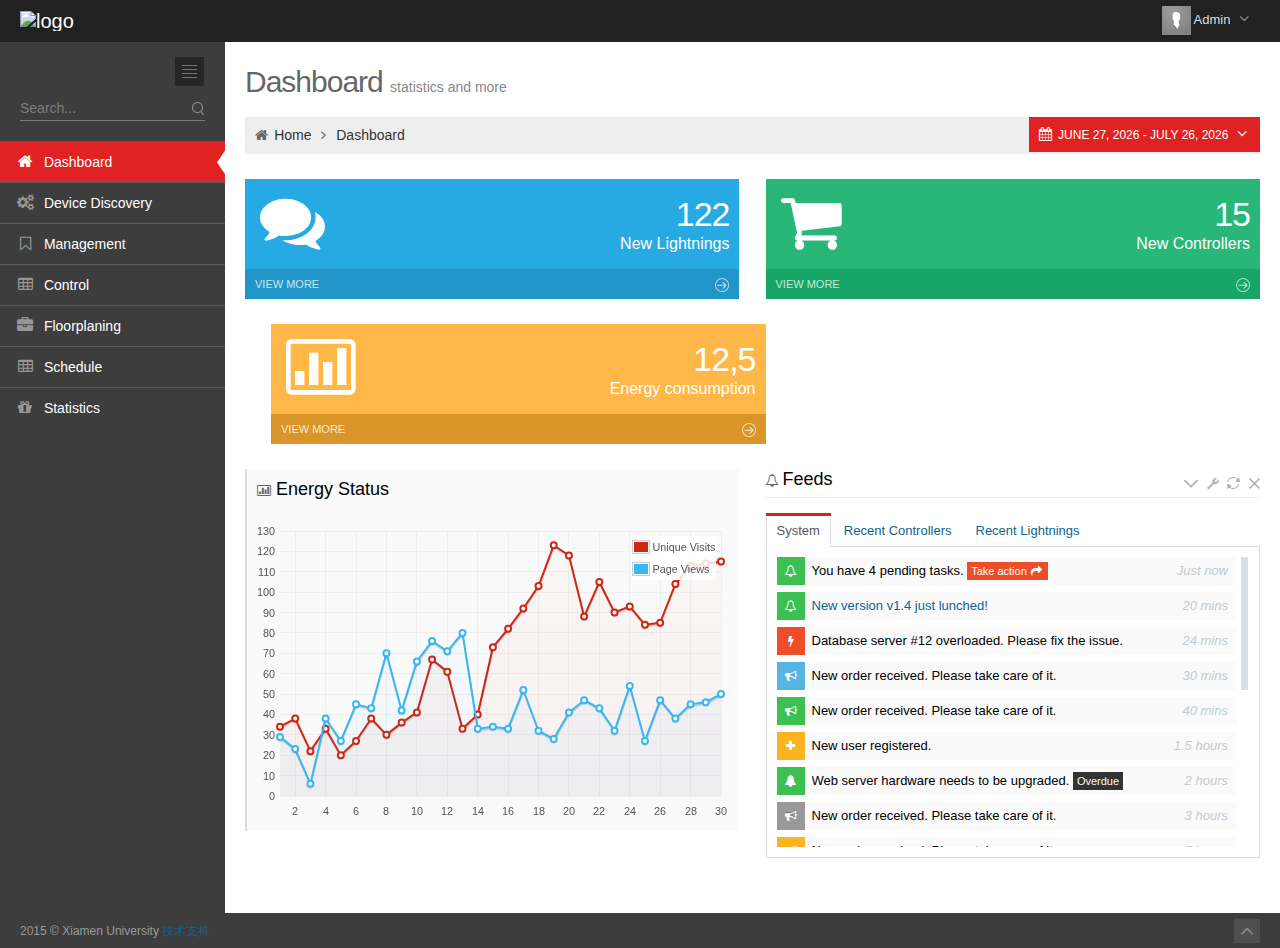
==== commit 8fb8a24b: "no message" ====
--- a/index.html
+++ b/index.html
@@ -220,7 +220,7 @@
 
 				<li class="">
 
-					<a href="javascript:;">
+					<a href="management.html">
 
 					<i class="icon-bookmark-empty"></i> 
 
@@ -232,7 +232,7 @@
 
 				<li class="">
 
-					<a href="javascript:;">
+					<a href="control.html">
 
 					<i class="icon-table"></i> 
 
@@ -264,7 +264,7 @@
 				</li>
                    <li class="">
 
-					<a href="javascript:;">
+					<a href="statistics.html">
 
 					<i class="icon-gift"></i>
                     <span class="title">Statistics</span>
@@ -287,147 +287,126 @@
 
 		<div class="page-content">
 
-			<!-- BEGIN SAMPLE PORTLET CONFIGURATION MODAL FORM-->
-
-			<div id="portlet-config" class="modal hide">
-
-				<div class="modal-header">
-
-					<button data-dismiss="modal" class="close" type="button"></button>
-
-					<h3>Widget Settings</h3>
+
+			<!-- BEGIN PAGE CONTAINER-->
+
+			<div class="container-fluid">
+
+				<!-- BEGIN PAGE HEADER-->
+
+				<div class="row-fluid">
+
+					<div class="span12">
+
+						<!-- BEGIN STYLE CUSTOMIZER --><!-- END BEGIN STYLE CUSTOMIZER -->    
+
+						<!-- BEGIN PAGE TITLE & BREADCRUMB-->
+
+						<h3 class="page-title">
+
+							Dashboard <small>statistics and more</small>
+
+						</h3>
+
+						<ul class="breadcrumb">
+
+							<li>
+
+								<i class="icon-home"></i>
+
+								<a href="index.html">Home</a> 
+
+								<i class="icon-angle-right"></i>
+
+							</li>
+
+							<li><a href="#">Dashboard</a></li>
+
+							<li class="pull-right no-text-shadow">
+
+								<div id="dashboard-report-range" class="dashboard-date-range tooltips no-tooltip-on-touch-device responsive" data-tablet="" data-desktop="tooltips" data-placement="top" data-original-title="Change dashboard date range">
+
+									<i class="icon-calendar"></i>
+
+									<span></span>
+
+									<i class="icon-angle-down"></i>
+
+								</div>
+
+							</li>
+
+						</ul>
+
+						<!-- END PAGE TITLE & BREADCRUMB-->
+
+					</div>
 
 				</div>
 
-				<div class="modal-body">
-
-					Widget settings form goes here
-
-				</div>
-
-			</div>
-
-			<!-- END SAMPLE PORTLET CONFIGURATION MODAL FORM-->
-
-			<!-- BEGIN PAGE CONTAINER-->
-
-			<div class="container-fluid">
-
-				<!-- BEGIN PAGE HEADER-->
-
-				<div class="row-fluid">
-
-					<div class="span12">
-
-						<!-- BEGIN STYLE CUSTOMIZER --><!-- END BEGIN STYLE CUSTOMIZER -->    
-
-						<!-- BEGIN PAGE TITLE & BREADCRUMB-->
-
-						<h3 class="page-title">
-
-							Dashboard <small>statistics and more</small>
-
-						</h3>
-
-						<ul class="breadcrumb">
-
-							<li>
-
-								<i class="icon-home"></i>
-
-								<a href="index.html">Home</a> 
-
-								<i class="icon-angle-right"></i>
-
-							</li>
-
-							<li><a href="#">Dashboard</a></li>
-
-							<li class="pull-right no-text-shadow">
-
-								<div id="dashboard-report-range" class="dashboard-date-range tooltips no-tooltip-on-touch-device responsive" data-tablet="" data-desktop="tooltips" data-placement="top" data-original-title="Change dashboard date range">
-
-									<i class="icon-calendar"></i>
-
-									<span></span>
-
-									<i class="icon-angle-down"></i>
+				<!-- END PAGE HEADER-->
+
+				<div id="dashboard">
+
+					<!-- BEGIN DASHBOARD STATS -->
+
+				  <div class="row-fluid">
+
+						<div class="span3 responsive" data-tablet="span6" data-desktop="span3">
+
+							<div class="dashboard-stat blue">
+
+								<div class="visual">
+
+									<i class="icon-comments"></i>
 
 								</div>
 
-							</li>
-
-						</ul>
-
-						<!-- END PAGE TITLE & BREADCRUMB-->
-
-					</div>
-
-				</div>
-
-				<!-- END PAGE HEADER-->
-
-				<div id="dashboard">
-
-					<!-- BEGIN DASHBOARD STATS -->
-
-				  <div class="row-fluid">
+								<div class="details">
+
+									<div class="number">
+
+										122
+
+									</div>
+
+									<div class="desc">                           
+
+										New Lightnings
+
+									</div>
+
+								</div>
+
+								<a class="more" href="discovery.html">
+
+								View more <i class="m-icon-swapright m-icon-white"></i>
+
+								</a>                 
+
+							</div>
+
+						</div>
 
 						<div class="span3 responsive" data-tablet="span6" data-desktop="span3">
 
-							<div class="dashboard-stat blue">
+							<div class="dashboard-stat green">
 
 								<div class="visual">
 
-									<i class="icon-comments"></i>
+									<i class="icon-shopping-cart"></i>
 
 								</div>
 
 								<div class="details">
 
-									<div class="number">
-
-										122
-
-									</div>
-
-									<div class="desc">                           
-
-										New Lightnings
-
-									</div>
+									<div class="number">15</div>
+
+									<div class="desc">New Controllers</div>
 
 								</div>
 
-								<a class="more" href="#">
-
-								View more <i class="m-icon-swapright m-icon-white"></i>
-
-								</a>                 
-
-							</div>
-
-						</div>
-
-						<div class="span3 responsive" data-tablet="span6" data-desktop="span3">
-
-							<div class="dashboard-stat green">
-
-								<div class="visual">
-
-									<i class="icon-shopping-cart"></i>
-
-								</div>
-
-								<div class="details">
-
-									<div class="number">15</div>
-
-									<div class="desc">New Controllers</div>
-
-								</div>
-
-								<a class="more" href="#">
+								<a class="more" href="discovery.html">
 
 								View more <i class="m-icon-swapright m-icon-white"></i>
 
@@ -454,7 +433,7 @@
 
 								</div>
 
-								<a class="more" href="#">
+								<a class="more" href="statistics">
 
 								View more <i class="m-icon-swapright m-icon-white"></i>
 
